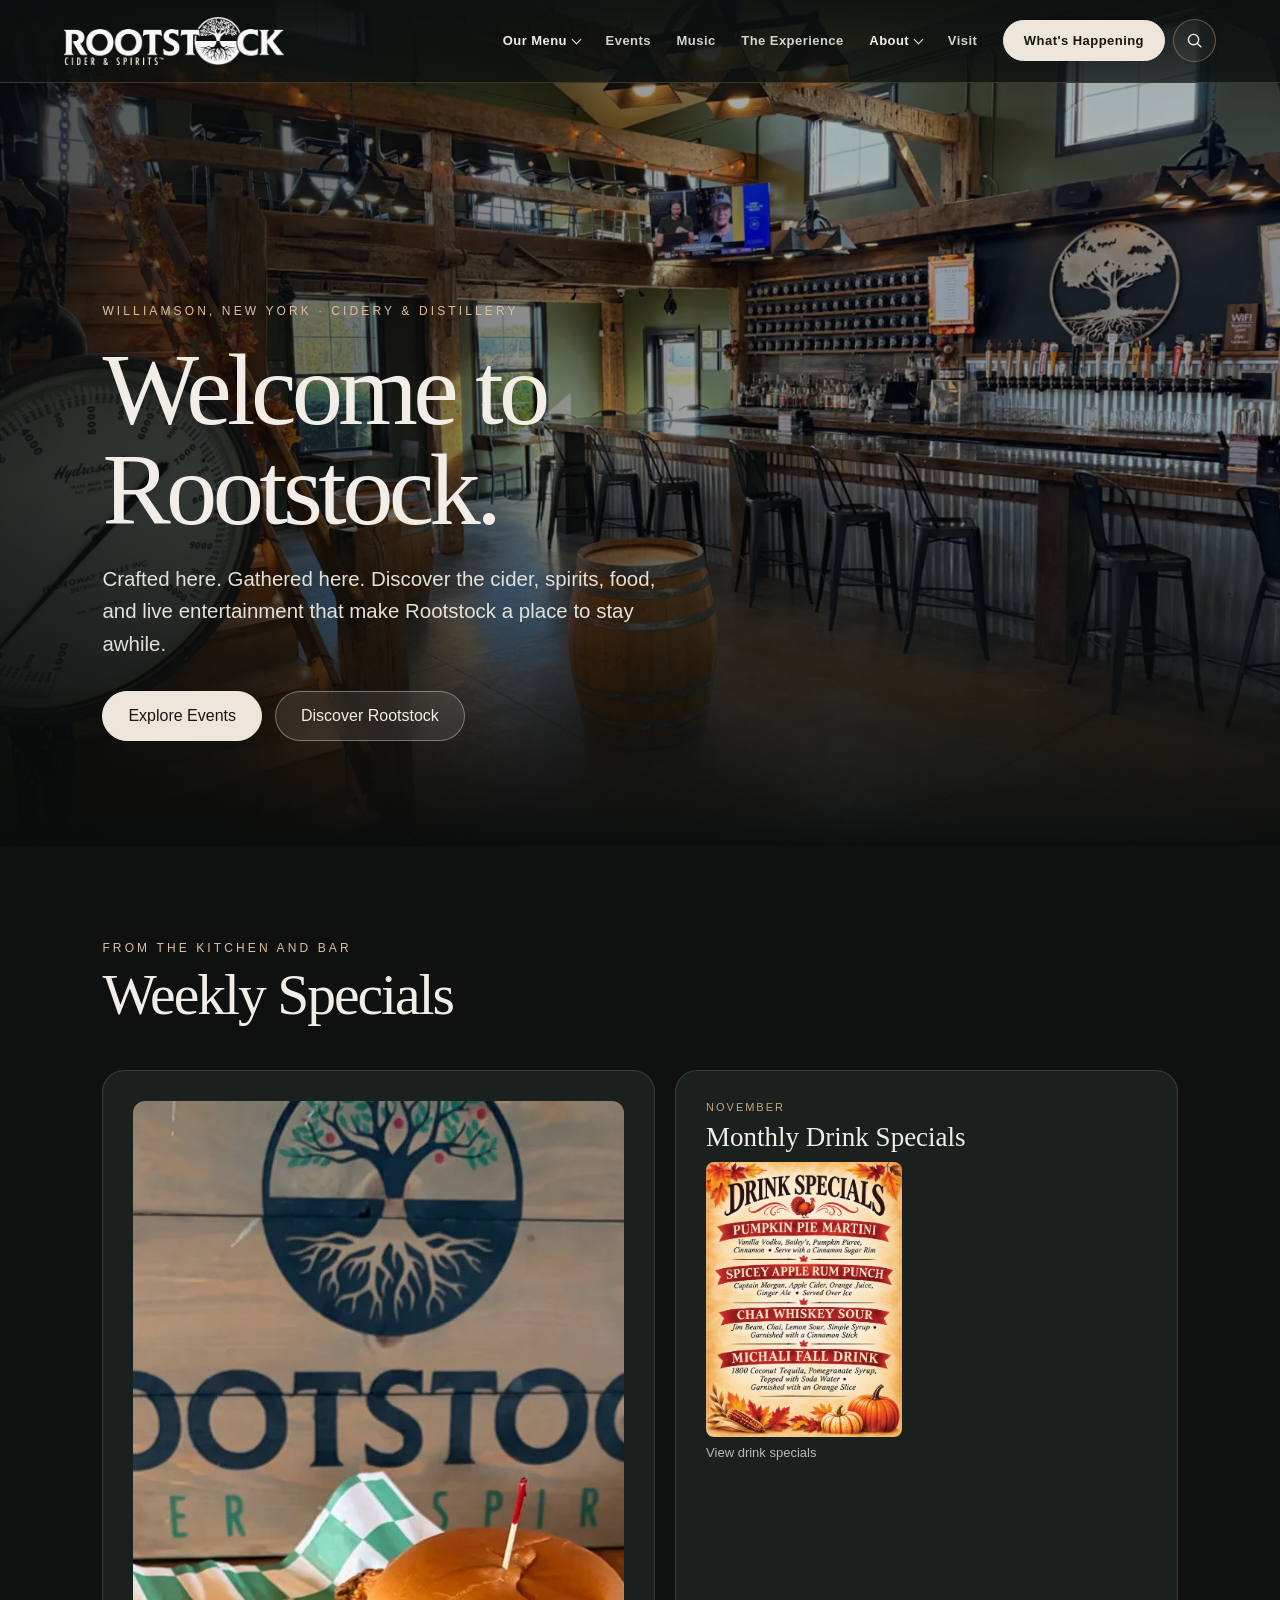
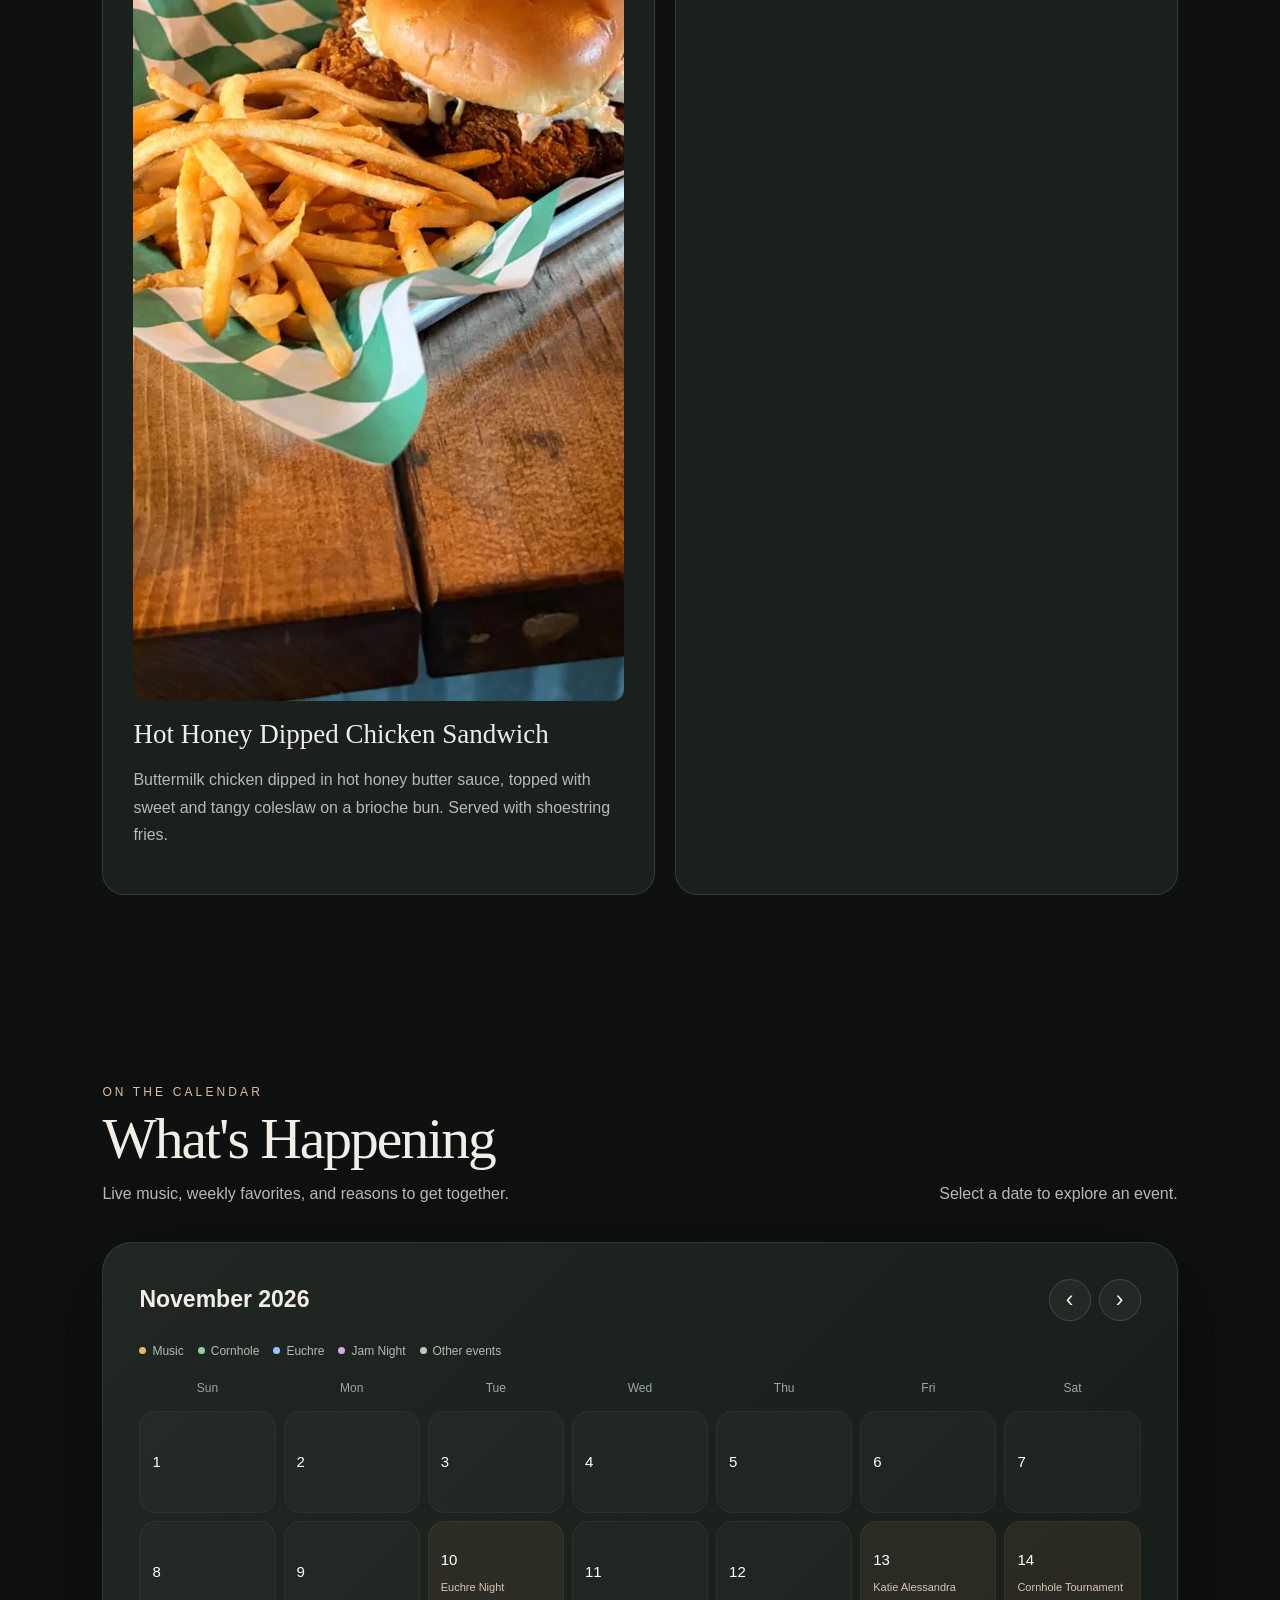
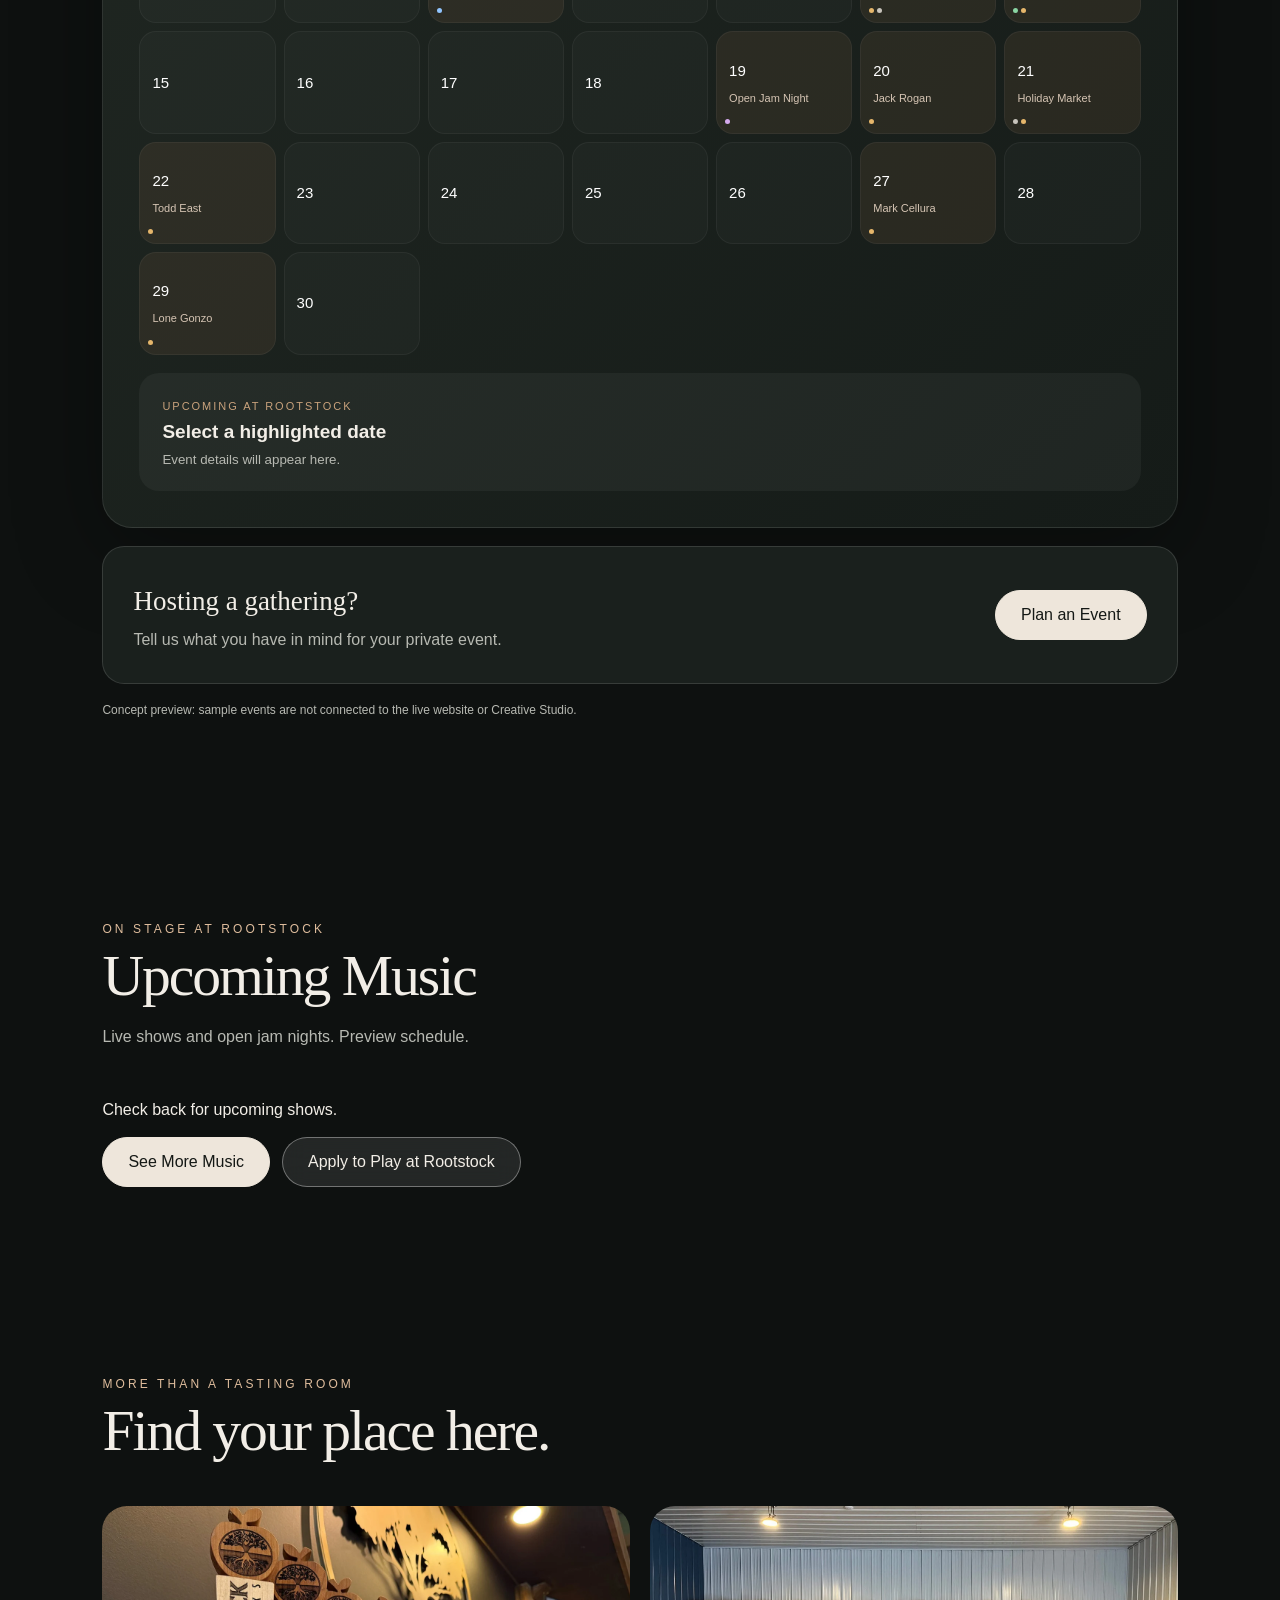
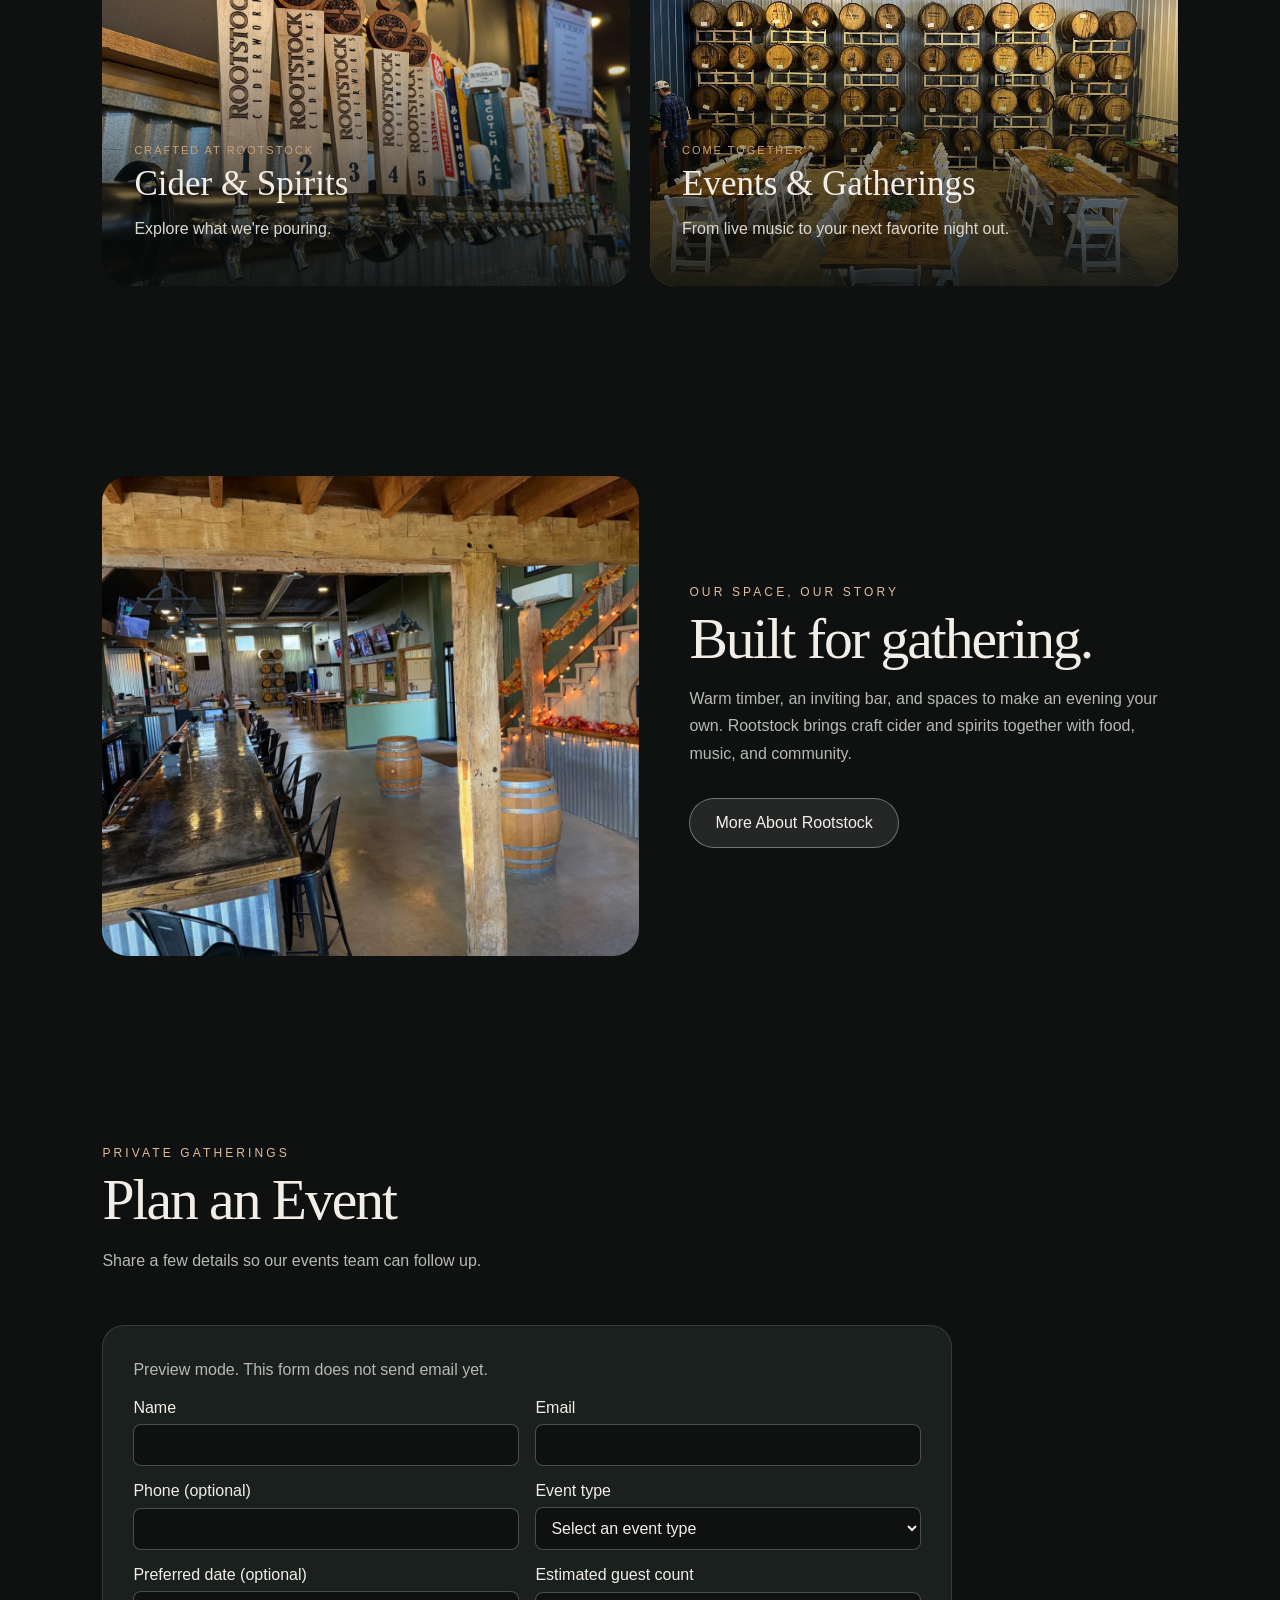
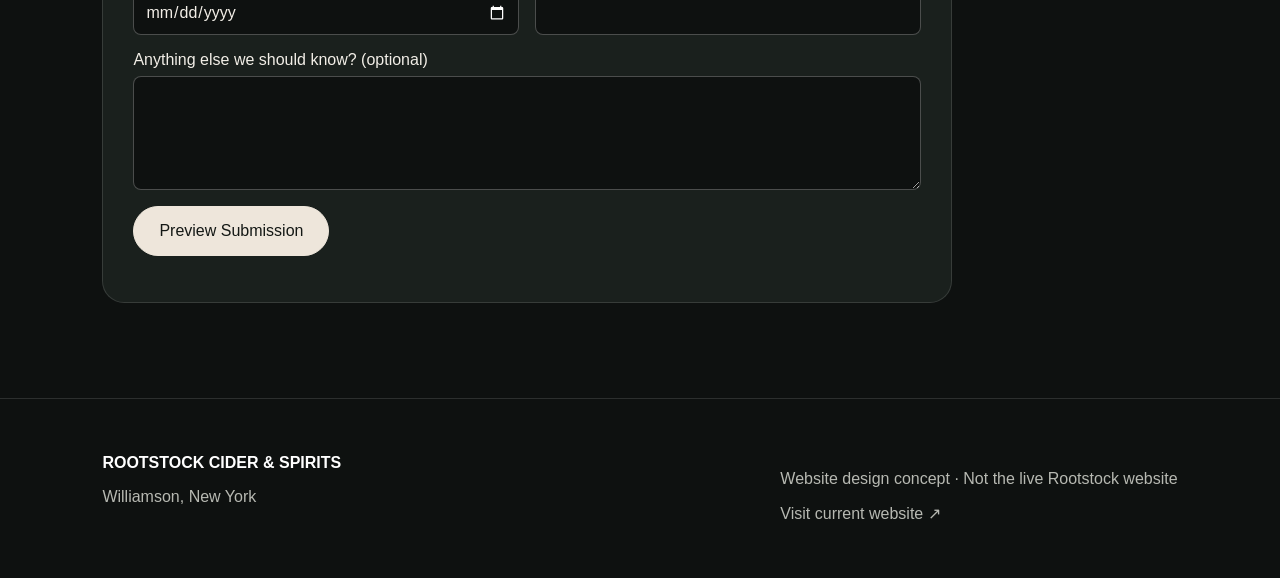
==== index.html @ eb5c0a42 "Add the menu page and both Rootstock specials photos" ====
<!DOCTYPE html><html lang="en"><head><meta charset="UTF-8"><meta name="viewport" content="width=device-width, initial-scale=1"><title>Rootstock Cider & Spirits — Website Concept</title><style>
:root{color-scheme:dark;--bg:#0e1110;--surface:#1a201d;--ink:#f2eee7;--muted:#b7b9b2;--copper:#c9a27c}*{box-sizing:border-box}html{scroll-behavior:smooth}body{margin:0;background:var(--bg);color:var(--ink);font-family:-apple-system,BlinkMacSystemFont,"Segoe UI",sans-serif}button,a{font:inherit}a{color:inherit;text-decoration:none}button{cursor:pointer}header{position:absolute;z-index:10;top:0;left:0;right:0;padding:24px clamp(20px,5vw,90px);display:flex;align-items:center;justify-content:space-between;gap:20px;background:linear-gradient(#090d0cbb,transparent)}.brand{font-family:Georgia,serif;letter-spacing:.16em;font-size:clamp(19px,2vw,29px);font-weight:bold}.brand small{display:block;font:10px -apple-system,sans-serif;letter-spacing:.32em;margin-top:5px}.nav{display:flex;gap:28px;align-items:center;font-size:13px}.nav a{opacity:.87;transition:opacity .2s}.nav a:hover{opacity:1}.pill{border:1px solid #ffffff60;border-radius:100px;padding:12px 20px;background:#ffffff15;backdrop-filter:blur(14px)}.hero{height:min(880px,94svh);min-height:610px;position:relative;display:flex;align-items:flex-end;overflow:hidden}.hero:before{content:"";position:absolute;inset:0;background-image:linear-gradient(90deg,#070a09bb 0%,#070a0950 65%),linear-gradient(0deg,#0e1110 0%,transparent 42%),url("[data-uri]");background-size:cover;background-position:center 48%;animation:reveal 1.2s ease-out}.hero-content{position:relative;padding:0 clamp(24px,8vw,130px) 105px;max-width:980px}.eyebrow{font-size:12px;letter-spacing:.26em;text-transform:uppercase;color:#dfbd9d}.hero h1{font:clamp(54px,8vw,112px)/.98 Georgia,serif;letter-spacing:-.045em;margin:22px 0}.hero p{font-size:clamp(17px,1.6vw,21px);line-height:1.6;color:#e2e0d8;max-width:580px}.actions{display:flex;gap:13px;flex-wrap:wrap;margin-top:30px}.action{padding:15px 25px;border-radius:100px;border:1px solid #ffffff5c;background:#ffffff18;backdrop-filter:blur(12px);transition:transform .25s,background .25s}.action:hover{transform:translateY(-3px);background:#ffffff35}.action.primary{background:#eee6db;color:#141815;border-color:#eee6db}.section{padding:95px clamp(24px,8vw,130px);max-width:1600px;margin:auto}.section-head{display:flex;align-items:end;justify-content:space-between;gap:25px;margin-bottom:35px}.section h2{font:clamp(38px,4.5vw,64px)/1.05 Georgia,serif;letter-spacing:-.035em;margin:10px 0}.sub{color:var(--muted);line-height:1.7}.calendar-wrap{background:linear-gradient(135deg,#202722,#151b18);border:1px solid #ffffff19;border-radius:30px;padding:clamp(15px,3vw,36px);box-shadow:0 24px 90px #0005}.cal-head{display:flex;align-items:center;justify-content:space-between;margin-bottom:23px}.cal-head h3{font-size:23px;font-weight:550;margin:0}.cal-nav{display:flex;gap:8px}.cal-nav button{background:#ffffff0b;border:1px solid #ffffff23;color:var(--ink);width:42px;height:42px;border-radius:50%;font-size:23px;transition:transform .25s,background .25s}.cal-nav button:hover{background:#ffffff26;transform:scale(1.07)}.cal-grid{display:grid;grid-template-columns:repeat(7,minmax(0,1fr));gap:8px}.weekday{text-align:center;color:#9da9a0;font-size:12px;padding:8px}.day{height:clamp(67px,8vw,104px);text-align:left;background:#ffffff06;border:1px solid #ffffff0c;color:#fff;border-radius:17px;padding:12px;transition:transform .35s cubic-bezier(.2,1.5,.4,1),background .25s,border-color .25s;position:relative}.day:not(:disabled):hover{transform:translateY(-5px) scale(1.025);background:#ffffff16;border-color:#c9a27c88;z-index:1}.day:disabled{opacity:.16;cursor:default}.day.has-event{background:#a67b5120}.day.has-event:after{content:"";width:7px;height:7px;background:var(--copper);border-radius:50%;position:absolute;bottom:13px;left:13px}.day.selected{border-color:var(--copper);background:#c9a27c27}.day-num{font-size:15px}.day-label{display:block;color:#d6c5b4;font-size:11px;margin-top:12px;white-space:nowrap;overflow:hidden;text-overflow:ellipsis}.event-detail{display:flex;align-items:center;justify-content:space-between;gap:18px;border-radius:20px;background:#ffffff0b;padding:23px;margin-top:18px;min-height:115px}.event-detail strong{display:block;font-size:19px;margin:7px 0}.event-detail small{color:var(--muted)}.tag{color:var(--copper);font-size:11px;letter-spacing:.18em;text-transform:uppercase}.story{display:grid;grid-template-columns:1.1fr 1fr;gap:50px;align-items:center}.story img,.tiles img{display:block;width:100%;height:100%;object-fit:cover}.story .photo{height:480px;border-radius:26px;overflow:hidden}.tiles{display:grid;grid-template-columns:1fr 1fr;gap:20px}.tile{position:relative;min-height:380px;border-radius:25px;overflow:hidden}.tile img{position:absolute;inset:0;transition:transform .7s}.tile:hover img{transform:scale(1.045)}.tile:after{content:"";position:absolute;inset:0;background:linear-gradient(0deg,#090d0ce0,transparent 70%)}.tile .copy{position:absolute;z-index:1;bottom:32px;left:32px;right:30px}.tile h3{font:35px Georgia,serif;margin:8px 0}.tile p{color:#ddd8ce}.footer{padding:55px clamp(24px,8vw,130px);border-top:1px solid #ffffff20;display:flex;justify-content:space-between;gap:25px;flex-wrap:wrap;color:#b7b9b2}.footer strong{color:white}.mobile-menu{display:none}@keyframes reveal{from{opacity:.4;transform:scale(1.04)}to{opacity:1;transform:scale(1)}}@media(max-width:760px){header{padding:19px 20px}.nav{display:none}.mobile-menu{display:block;font-size:13px}.hero{min-height:650px;height:86svh}.hero:before{background-position:54% center}.hero-content{padding:0 25px 80px}.hero h1{font-size:62px}.section{padding:65px 20px}.section-head{display:block}.calendar-wrap{border-radius:22px;padding:13px}.cal-grid{gap:4px}.weekday{font-size:10px}.day{height:67px;border-radius:11px;padding:8px 6px}.day-label{display:none}.day.has-event:after{bottom:9px;left:8px}.event-detail{align-items:start}.story,.tiles{grid-template-columns:1fr}.story .photo{height:310px}.tile{min-height:310px}.footer{padding:35px 22px}}@media(prefers-reduced-motion:reduce){*,*:before{animation:none!important;transition:none!important;scroll-behavior:auto!important}}
.event-flyer{display:block;width:100%;max-width:420px;height:auto;margin-top:16px;border-radius:8px}
.feature-grid{display:grid;grid-template-columns:1.1fr 1fr;gap:20px}.feature-card,.inquiry-form,.show-row,.inquiry-callout{border:1px solid #ffffff20;border-radius:22px;background:var(--surface);padding:clamp(18px,3vw,30px)}.feature-card h3,.show-row h3,.inquiry-callout h3{font:27px Georgia,serif;margin:9px 0}.special-photo{display:block;width:100%;aspect-ratio:16/9;object-fit:cover;border-radius:12px;margin-bottom:18px}.photo-placeholder{display:grid;place-items:center;background:#252e28;color:var(--muted);font-size:14px}.inquiry-callout{display:flex;justify-content:space-between;align-items:center;gap:16px;margin-top:18px}.inquiry-callout p{margin:0}.show-list{display:grid;gap:10px}.show-row{display:flex;justify-content:space-between;align-items:center;gap:18px}.show-row h3{margin:6px 0}.show-row .sub{margin:0}.feature-action{display:inline-block;white-space:nowrap;color:inherit}.inquiry-form{display:grid;grid-template-columns:1fr 1fr;gap:16px;max-width:850px}.inquiry-form label{display:grid;gap:7px}.inquiry-form input,.inquiry-form textarea,.inquiry-form select{width:100%;min-width:0;padding:11px;color:var(--ink);background:var(--bg);border:1px solid #ffffff40;border-radius:8px;font:inherit}.inquiry-form .wide{grid-column:1/-1}.inquiry-form p{margin:0}.inquiry-form button{justify-self:start}.ticket-preview{max-width:min(440px,calc(100vw - 32px));border:1px solid #ffffff40;border-radius:22px;background:var(--surface);color:var(--ink);padding:28px}.ticket-preview::backdrop{background:#000a}.mobile-links{display:none}@media(max-width:760px){.feature-grid,.inquiry-form{grid-template-columns:1fr}.inquiry-callout,.show-row{align-items:flex-start;flex-direction:column}.mobile-links{display:flex;gap:8px}.mobile-links .pill{padding:9px 12px;font-size:13px}.mobile-menu{display:none}}
header{background:linear-gradient(#0b100ff5,#0b100fc2);border-bottom:1px solid #c9a27c40;padding-block:17px;gap:14px}.nav{gap:clamp(10px,2vw,29px);font-size:13px;font-weight:600;letter-spacing:.035em;white-space:nowrap}.nav>a:not(.pill){padding-block:9px;border-bottom:1px solid transparent}.nav>a:not(.pill):hover,.nav>a:not(.pill):focus-visible{border-bottom-color:var(--copper)}.nav .pill{background:#eee6db;color:#141815;border-color:#eee6db;opacity:1}.nav .pill:hover{background:#fff5e7}.header-tools{display:flex;align-items:center;gap:8px}.search-toggle{display:grid;place-items:center;min-width:43px;min-height:43px;border:1px solid #c9a27c70;border-radius:50%;color:var(--ink);background:#ffffff0b}.search-toggle:hover{background:#ffffff20}.mobile-links summary{list-style:none;cursor:pointer}.mobile-links summary::-webkit-details-marker{display:none}.mobile-links details{position:relative}.mobile-links nav{position:absolute;right:0;top:calc(100% + 12px);min-width:180px;background:var(--surface);border:1px solid #ffffff30;border-radius:14px;padding:7px;box-shadow:0 12px 35px #0007}.mobile-links nav a{display:block;padding:11px;border-radius:8px}.mobile-links nav a:hover{background:#ffffff15}.search-dialog{width:min(560px,calc(100% - 32px));max-height:75vh}.search-dialog h2{font:30px Georgia,serif;margin:0}.search-head{display:flex;justify-content:space-between;align-items:center;gap:12px}.search-dialog input{width:100%;padding:12px;margin:12px 0;background:var(--bg);color:var(--ink);border:1px solid #ffffff55;border-radius:8px;font:inherit}.search-results{list-style:none;padding:0;margin:0}.search-results a{display:block;padding:10px;border-bottom:1px solid #ffffff22}.search-results a:hover{background:#ffffff15}.search-results small{display:block;color:var(--muted);margin-top:3px}.menu-actions{display:flex;flex-wrap:wrap;gap:12px;margin-top:18px}@media(max-width:960px){header .nav{display:none}header .mobile-links{display:flex;align-items:center;gap:8px}}@media(max-width:760px){header{padding:14px 20px}}
.calendar-legend{display:flex;flex-wrap:wrap;gap:8px 14px;list-style:none;padding:0;margin:0 0 15px;color:var(--muted);font-size:12px}.calendar-legend li,.calendar-category{display:inline-flex;align-items:center;gap:6px}.calendar-music{--event-color:#e5b66b}.calendar-cornhole{--event-color:#8ad5a3}.calendar-euchre{--event-color:#91c5ff}.calendar-jam{--event-color:#d4a9ed}.calendar-other{--event-color:#c8c4bc}.event-dot{display:inline-block;flex:none;width:7px;height:7px;border-radius:50%;background:var(--event-color)}.day.has-event:after{content:none}.day-markers{display:flex;gap:3px;position:absolute;bottom:9px;left:8px}.day-markers .event-dot{width:5px;height:5px}.calendar-category{margin:2px 4px 2px 0;color:var(--event-color)}
.about-dropdown{position:relative}.about-dropdown summary{list-style:none;cursor:pointer;padding-block:9px;display:flex;align-items:center;gap:6px}.about-dropdown summary::-webkit-details-marker{display:none}.about-dropdown summary::after{content:"";width:6px;height:6px;border-right:1px solid currentColor;border-bottom:1px solid currentColor;transform:rotate(45deg);margin-top:-3px}.about-options{position:absolute;top:calc(100% + 6px);left:0;min-width:195px;padding:6px;border:1px solid #ffffff30;border-radius:14px;background:var(--surface);box-shadow:0 12px 35px #0007}.about-options a{display:block;padding:9px 11px;border-radius:8px}.about-options a:hover,.about-options a:focus-visible{background:#ffffff15}.mobile-links .about-dropdown summary{padding:11px}.mobile-links .about-options{position:static;min-width:0;border:0;border-left:1px solid #c9a27c60;border-radius:0;box-shadow:none;margin-left:11px}
.homepage-content{isolation:isolate;overflow:clip}.homepage-watermark{position:sticky;top:0;z-index:-1;height:100vh;height:100svh;margin-bottom:-100vh;margin-bottom:-100svh;pointer-events:none;background:url("assets/rootstock-logo-white.png") center / min(94vw,1400px) auto no-repeat;opacity:.095}.homepage-content>.hero{background:var(--bg)}
.drink-poster{display:inline-grid;gap:8px;width:min(100%,196px);color:var(--muted);font-size:13px}.drink-poster img{display:block;width:100%;height:auto;border-radius:8px}.drink-poster:hover span{text-decoration:underline}[data-weekly-special] .special-photo{object-position:center 55%}.mobile-links .menu-dropdown .about-options{position:static}
</style></head><body>
<header><a class="brand" href="#" aria-label="Rootstock Cider & Spirits"><img alt="Rootstock Cider & Spirits" src="assets/rootstock-logo-white.png" style="display:block;width:220px;max-width:38vw;height:auto"></a><nav class="nav" aria-label="Main navigation"><details class="about-dropdown menu-dropdown"><summary>Our Menu</summary><div class="about-options"><a href="menu.html">Food Menu</a><a href="#specials">Weekly Specials</a></div></details><a href="#events">Events</a><a href="#music">Music</a><a href="#experience">The Experience</a><details class="about-dropdown"><summary>About</summary><div class="about-options"><a href="about.html">More About Rootstock</a><a href="about.html#history">Our History</a><a href="about.html#cider">Our Cider</a><a href="about.html#distillery">Our Distillery</a><a href="about.html#applejack">Applejack</a><a href="about.html#vodka">Vodka</a><a href="about.html#brandy">Brandy</a><a href="about.html#liqueur">Liqueur</a></div></details><a href="#visit">Visit</a><div class="header-tools"><a class="pill" href="#events">What's Happening</a><button class="search-toggle" type="button" aria-label="Search website" aria-haspopup="dialog"><svg aria-hidden="true" width="19" height="19" viewBox="0 0 24 24" fill="none" stroke="currentColor" stroke-width="1.8" stroke-linecap="round"><circle cx="10.8" cy="10.8" r="6.5"/><path d="m16 16 4 4"/></svg></button></div></nav><div class="mobile-links"><details><summary class="pill">Menu</summary><nav aria-label="Main navigation"><details class="about-dropdown menu-dropdown"><summary>Our Menu</summary><div class="about-options"><a href="menu.html">Food Menu</a><a href="#specials">Weekly Specials</a></div></details><a href="#events">What's Happening</a><a href="#music">Music</a><a href="#experience">The Experience</a><details class="about-dropdown"><summary>About</summary><div class="about-options"><a href="about.html">More About Rootstock</a><a href="about.html#history">Our History</a><a href="about.html#cider">Our Cider</a><a href="about.html#distillery">Our Distillery</a><a href="about.html#applejack">Applejack</a><a href="about.html#vodka">Vodka</a><a href="about.html#brandy">Brandy</a><a href="about.html#liqueur">Liqueur</a></div></details><a href="#visit">Visit</a></nav></details><button class="search-toggle" type="button" aria-label="Search website" aria-haspopup="dialog"><svg aria-hidden="true" width="19" height="19" viewBox="0 0 24 24" fill="none" stroke="currentColor" stroke-width="1.8" stroke-linecap="round"><circle cx="10.8" cy="10.8" r="6.5"/><path d="m16 16 4 4"/></svg></button></div></header>
<dialog class="ticket-preview search-dialog" id="site-search" aria-labelledby="search-title">
<div class="search-head"><h2 id="search-title">Search Rootstock</h2><form method="dialog"><button class="search-toggle" aria-label="Close search">×</button></form></div>
<label for="site-search-query">What are you looking for?</label>
<input id="site-search-query" type="search" placeholder="Try menu, jam night, or private events" autofocus>
<p id="site-search-status" class="sub" role="status"></p><ul class="search-results" id="site-search-results"></ul>
</dialog>
<main><div class="homepage-content"><div class="homepage-watermark" aria-hidden="true"></div><section class="hero"><div class="hero-content"><div class="eyebrow">Williamson, New York · Cidery & Distillery</div><h1>Welcome to<br>Rootstock.</h1><p>Crafted here. Gathered here. Discover the cider, spirits, food, and live entertainment that make Rootstock a place to stay awhile.</p><div class="actions"><a class="action primary" href="#events">Explore Events</a><a class="action" href="#experience">Discover Rootstock</a></div></div></section>

<section class="section" id="specials" aria-labelledby="specials-title">
<div class="section-head"><div><div class="eyebrow">From the kitchen and bar</div><h2 id="specials-title">Weekly Specials</h2></div></div>
<div class="feature-grid">
<article class="feature-card" data-weekly-special></article>
<article class="feature-card"><div class="tag">November</div><h3>Monthly Drink Specials</h3><a class="drink-poster" href="assets/november-drink-specials.webp" aria-label="Open the November drink specials poster at full size"><img src="assets/november-drink-specials.webp" width="1050" height="1470" loading="lazy" alt="November drink specials featuring Pumpkin Pie Martini, Spicey Apple Rum Punch, Chai Whiskey Sour, and Michali Fall Drink"><span>View drink specials</span></a></article>
</div></section>

<section class="section" id="events"><div class="section-head"><div><div class="eyebrow">On the calendar</div><h2>What's Happening</h2><div class="sub">Live music, weekly favorites, and reasons to get together.</div></div><div class="sub">Select a date to explore an event.</div></div><div class="calendar-wrap"><div class="cal-head"><h3 id="monthTitle">November 2026</h3><div class="cal-nav"><button id="prev" aria-label="Previous month">‹</button><button id="next" aria-label="Next month">›</button></div></div><ul class="calendar-legend" aria-label="Calendar event categories">
<li class="calendar-music"><span class="event-dot" aria-hidden="true"></span>Music</li>
<li class="calendar-cornhole"><span class="event-dot" aria-hidden="true"></span>Cornhole</li>
<li class="calendar-euchre"><span class="event-dot" aria-hidden="true"></span>Euchre</li>
<li class="calendar-jam"><span class="event-dot" aria-hidden="true"></span>Jam Night</li>
<li class="calendar-other"><span class="event-dot" aria-hidden="true"></span>Other events</li>
</ul><div class="cal-grid" id="cal"></div><div class="event-detail" id="detail" aria-live="polite"><div><span class="tag">Upcoming at Rootstock</span><strong>Select a highlighted date</strong><small>Event details will appear here.</small></div></div></div><aside class="inquiry-callout"><div><h3>Hosting a gathering?</h3><p class="sub">Tell us what you have in mind for your private event.</p></div><a class="action primary feature-action" href="#inquiry">Plan an Event</a></aside><p class="sub" style="font-size:12px;margin-top:16px">Concept preview: sample events are not connected to the live website or Creative Studio.</p></section>
<section class="section" id="music" aria-labelledby="music-title">
<div class="section-head"><div><div class="eyebrow">On stage at Rootstock</div><h2 id="music-title">Upcoming Music</h2><p class="sub">Live shows and open jam nights. Preview schedule.</p></div></div>
<div class="show-list" id="music-list" data-limit="4"></div>
<div class="menu-actions"><a class="action primary feature-action" href="music.html">See More Music</a><a class="action feature-action" href="music.html#apply">Apply to Play at Rootstock</a></div>
<dialog id="ticket-preview" class="ticket-preview" aria-labelledby="ticket-title"><h3 id="ticket-title"></h3><p class="sub">Ticket checkout is being set up. No tickets can be purchased in this preview.</p><form method="dialog"><button class="action primary">Back to music</button></form></dialog>
</section>
<section class="section" id="experience"><div class="section-head"><div><div class="eyebrow">More than a tasting room</div><h2>Find your place here.</h2></div></div><div class="tiles"><div class="tile"><img src="assets/rootstock-tap-handles.webp" alt="Five wooden Rootstock Ciderworks tap handles" style="object-position:35% 32%"><div class="copy"><div class="tag">Crafted at Rootstock</div><h3>Cider & Spirits</h3><p>Explore what we're pouring.</p></div></div><div class="tile"><img src="assets/rootstock-barrel-room.jpg" alt="Decorated tables in front of stacked barrels in the Rootstock Barrel Room"><div class="copy"><div class="tag">Come together</div><h3>Events & Gatherings</h3><p>From live music to your next favorite night out.</p></div></div></div></section>
<section class="section story" id="story"><div class="photo"><img src="[data-uri]" alt="Rootstock timber beams and bar interior"></div><div><div class="eyebrow">Our space, our story</div><h2>Built for gathering.</h2><p class="sub">Warm timber, an inviting bar, and spaces to make an evening your own. Rootstock brings craft cider and spirits together with food, music, and community.</p><a class="action" style="display:inline-block;margin-top:15px" href="about.html">More About Rootstock</a></div></section>
<section class="section" id="inquiry" aria-labelledby="inquiry-title">
<div class="section-head"><div><div class="eyebrow">Private gatherings</div><h2 id="inquiry-title">Plan an Event</h2><p class="sub">Share a few details so our events team can follow up.</p></div></div>
<form id="inquiry-form" class="inquiry-form" method="post">
<p id="inquiry-note" class="sub wide">Preview mode. This form does not send email yet.</p>
<label>Name<input name="name" autocomplete="name" required maxlength="120"></label>
<label>Email<input name="email" type="email" autocomplete="email" required maxlength="254"></label>
<label>Phone (optional)<input name="phone" type="tel" autocomplete="tel" maxlength="40"></label>
<label>Event type<select name="event_type" required><option value="">Select an event type</option><option>Birthday or celebration</option><option>Wedding or rehearsal dinner</option><option>Corporate or group event</option><option>Other</option></select></label>
<label>Preferred date (optional)<input name="preferred_date" type="date"></label>
<label>Estimated guest count<input name="guest_count" type="number" min="1" step="1" required></label>
<label class="wide">Anything else we should know? (optional)<textarea name="details" rows="5" maxlength="3000"></textarea></label>
<button type="submit" class="action primary wide">Preview Submission</button>
<p id="inquiry-status" class="sub wide" role="status"></p>
</form>
</section></div></main>
<footer class="footer" id="visit"><div><strong>ROOTSTOCK CIDER & SPIRITS</strong><p>Williamson, New York</p></div><div><p>Website design concept · Not the live Rootstock website</p><a href="https://www.rootstockciderworks.com" target="_blank" rel="noopener">Visit current website ↗</a></div></footer>
<script src="weekly-special.js" defer></script><script src="event-data.js"></script>
<script>
const eventCategoryLabels = {music:'Music', cornhole:'Cornhole', euchre:'Euchre', jam:'Jam Night', other:'Other events'};
function eventCategory(title) {
  if (/jam night/i.test(title)) return 'jam';
  if (/cornhole/i.test(title)) return 'cornhole';
  if (/euchre/i.test(title)) return 'euchre';
  return musicShows.has(title) ? 'music' : 'other';
}
function categoryMarkers(listings) {
  const categories = [...new Set(listings.map(([title]) => eventCategory(title)))];
  return categories.length ? '<span class="day-markers" aria-hidden="true">' + categories.map(category => '<span class="event-dot calendar-' + category + '"></span>').join('') + '</span>' : '';
}
function calendarListing([title, time]) {
  const category = eventCategory(title);
  return '<span class="calendar-category calendar-' + category + '"><span class="event-dot" aria-hidden="true"></span>' + eventCategoryLabels[category] + '</span> ' + title + ' — ' + time;
}
let year=2026,month=10,selected=null;const cal=document.getElementById("cal"),detail=document.getElementById("detail");function key(d){return year+"-"+String(month+1).padStart(2,"0")+"-"+String(d).padStart(2,"0")}function show(d){selected=d;const es=events[key(d)]||[];const date=new Date(year,month,d).toLocaleDateString("en-US",{weekday:"long",month:"long",day:"numeric"});detail.innerHTML='<div><span class="tag">'+date+'</span><strong>'+ (es.length?es.map(x=>x[0]).join(" · "):"No listed events")+'</strong><small>'+(es.length?es.map(calendarListing).join("<br>"):"Explore another highlighted date.")+'</small>'+es.map(([title, , flyer, description]) => flyer ? '<a href="'+flyer+'" target="_blank" rel="noopener"><img class="event-flyer" src="'+flyer+'" alt="'+title+' flyer. '+description+'"></a>' : '').join("")+'</div>';render()}function render(){document.getElementById("monthTitle").textContent=new Date(year,month,1).toLocaleDateString("en-US",{month:"long",year:"numeric"});cal.innerHTML="";["Sun","Mon","Tue","Wed","Thu","Fri","Sat"].forEach(x=>{let el=document.createElement("div");el.className="weekday";el.textContent=x;cal.append(el)});const first=new Date(year,month,1).getDay(),days=new Date(year,month+1,0).getDate();for(let i=0;i<first;i++){let b=document.createElement("button");b.className="day";b.disabled=true;cal.append(b)}for(let d=1;d<=days;d++){let es=events[key(d)]||[];let b=document.createElement("button");b.className="day"+(es.length?" has-event":"")+(selected===d?" selected":"");b.innerHTML='<span class="day-num">'+d+'</span>'+(es.length?'<span class="day-label">'+es[0][0]+'</span>':"")+categoryMarkers(es);b.setAttribute("aria-label",d+" "+(es.length?es.map(([title])=>title+" ("+eventCategoryLabels[eventCategory(title)]+")").join(", "):"no events"));b.onclick=()=>show(d);cal.append(b)}}function move(n){month+=n;if(month>11){month=0;year++}if(month<0){month=11;year--}selected=null;detail.innerHTML='<div><span class="tag">Browse events</span><strong>Select a highlighted date</strong><small>Event details will appear here.</small></div>';render()}document.getElementById("prev").onclick=()=>move(-1);document.getElementById("next").onclick=()=>move(1);render();
</script>
<script src="music-list.js"></script>
<script>
const inquiryForm = document.querySelector('#inquiry-form');
const inquiryStatus = document.querySelector('#inquiry-status');
// Use a verified form service endpoint that delivers to events@rootstockciderandspirits.com.
const inquiryEndpoint = '';
if (inquiryEndpoint) {
  inquiryForm.action = inquiryEndpoint;
  inquiryForm.querySelector('button').textContent = 'Send Inquiry';
  document.querySelector('#inquiry-note').textContent = 'We’ll use your contact details to respond to your inquiry.';
} else {
  inquiryForm.addEventListener('submit', event => {
    event.preventDefault();
    inquiryStatus.textContent = 'Preview submission complete. Your details were not sent.';
  });
}
</script>
<script>
const siteSearch = document.querySelector('#site-search');
const searchInput = document.querySelector('#site-search-query');
const searchResults = document.querySelector('#site-search-results');
const searchStatus = document.querySelector('#site-search-status');
const searchPages = [
  ['Our Menu', 'menu.html', 'Food menu, kitchen, dining, lunch, dinner'],
  ['Weekly Specials', '#specials', 'Weekly food special, hot honey dipped chicken sandwich, fries, monthly drink specials, cocktails'],
  ['Events Calendar', '#events', 'What’s happening, calendar, line dancing, euchre, cornhole'],
  ['Upcoming Music', '#music', 'Live bands, shows, tickets, concerts, open jam night'],
  ['Apply to Play at Rootstock', 'music.html#apply', 'Musician application, band booking, perform, artist, gig'],
  ['Cider & Spirits', '#experience', 'Cider, spirits, taps, drinks, tasting room'],
  ['Our Roots', 'about.html', 'About Rootstock, history, cider, distillery, applejack, vodka, brandy, liqueur, our people'],
  ['Plan an Event', '#inquiry', 'Private events, wedding, birthday, party, booking, Barrel Room, inquiry'],
  ['Visit Rootstock', '#visit', 'Williamson New York, address, location, directions']
];
for (const [date, listings] of Object.entries(events)) {
  for (const [name, time] of listings) {
    const formattedDate = new Intl.DateTimeFormat('en-US', {month:'long', day:'numeric', timeZone:'UTC'}).format(new Date(date));
    searchPages.push([name, '#events', formattedDate + ' · ' + time, date]);
  }
}
function showSearchResults() {
  const words = searchInput.value.toLowerCase().match(/[a-z0-9]+/g) || [];
  searchResults.replaceChildren();
  const matches = words.length ? searchPages.filter(([title, , summary]) => {
    const searchable = (title + ' ' + summary).toLowerCase();
    return words.every(word => searchable.includes(word));
  }) : [];
  searchStatus.textContent = words.length ? matches.length ? matches.length + ' results' : 'No matches. Try a different keyword.' : 'Enter a keyword to find a page section or event.';
  for (const [title, target, summary, date] of matches) {
    const item = document.createElement('li');
    const link = document.createElement('a');
    link.href = target;
    link.textContent = title;
    const description = document.createElement('small');
    description.textContent = summary;
    link.append(description);
    link.addEventListener('click', () => {
      siteSearch.close();
      if (date) {
        const [eventYear, eventMonth, eventDay] = date.split('-').map(Number);
        year = eventYear;
        month = eventMonth - 1;
        show(eventDay);
      }
      if (!target.startsWith('#')) return;
      const section = document.querySelector(target);
      section.setAttribute('tabindex','-1');
      section.focus({preventScroll:true});
    });
    item.append(link);
    searchResults.append(item);
  }
}
document.querySelectorAll('button.search-toggle[aria-haspopup]').forEach(button => {
  button.addEventListener('click', () => {
    showSearchResults();
    siteSearch.showModal();
    searchInput.focus();
  });
});
searchInput.addEventListener('input', showSearchResults);
const desktopDropdowns = [...document.querySelectorAll('.nav > details')];
document.addEventListener('click', event => {
  for (const dropdown of desktopDropdowns) {
    if (!dropdown.contains(event.target) || event.target.closest('a')) dropdown.open = false;
  }
});
for (const dropdown of desktopDropdowns) {
  dropdown.addEventListener('keydown', event => {
    if (event.key === 'Escape' && dropdown.open) {
      dropdown.open = false;
      dropdown.querySelector('summary').focus();
    }
  });
}
const mobileNavigation = document.querySelector('.mobile-links details');
mobileNavigation.querySelectorAll('a').forEach(link => {
  link.addEventListener('click', () => { mobileNavigation.open = false; });
});
</script></body></html>
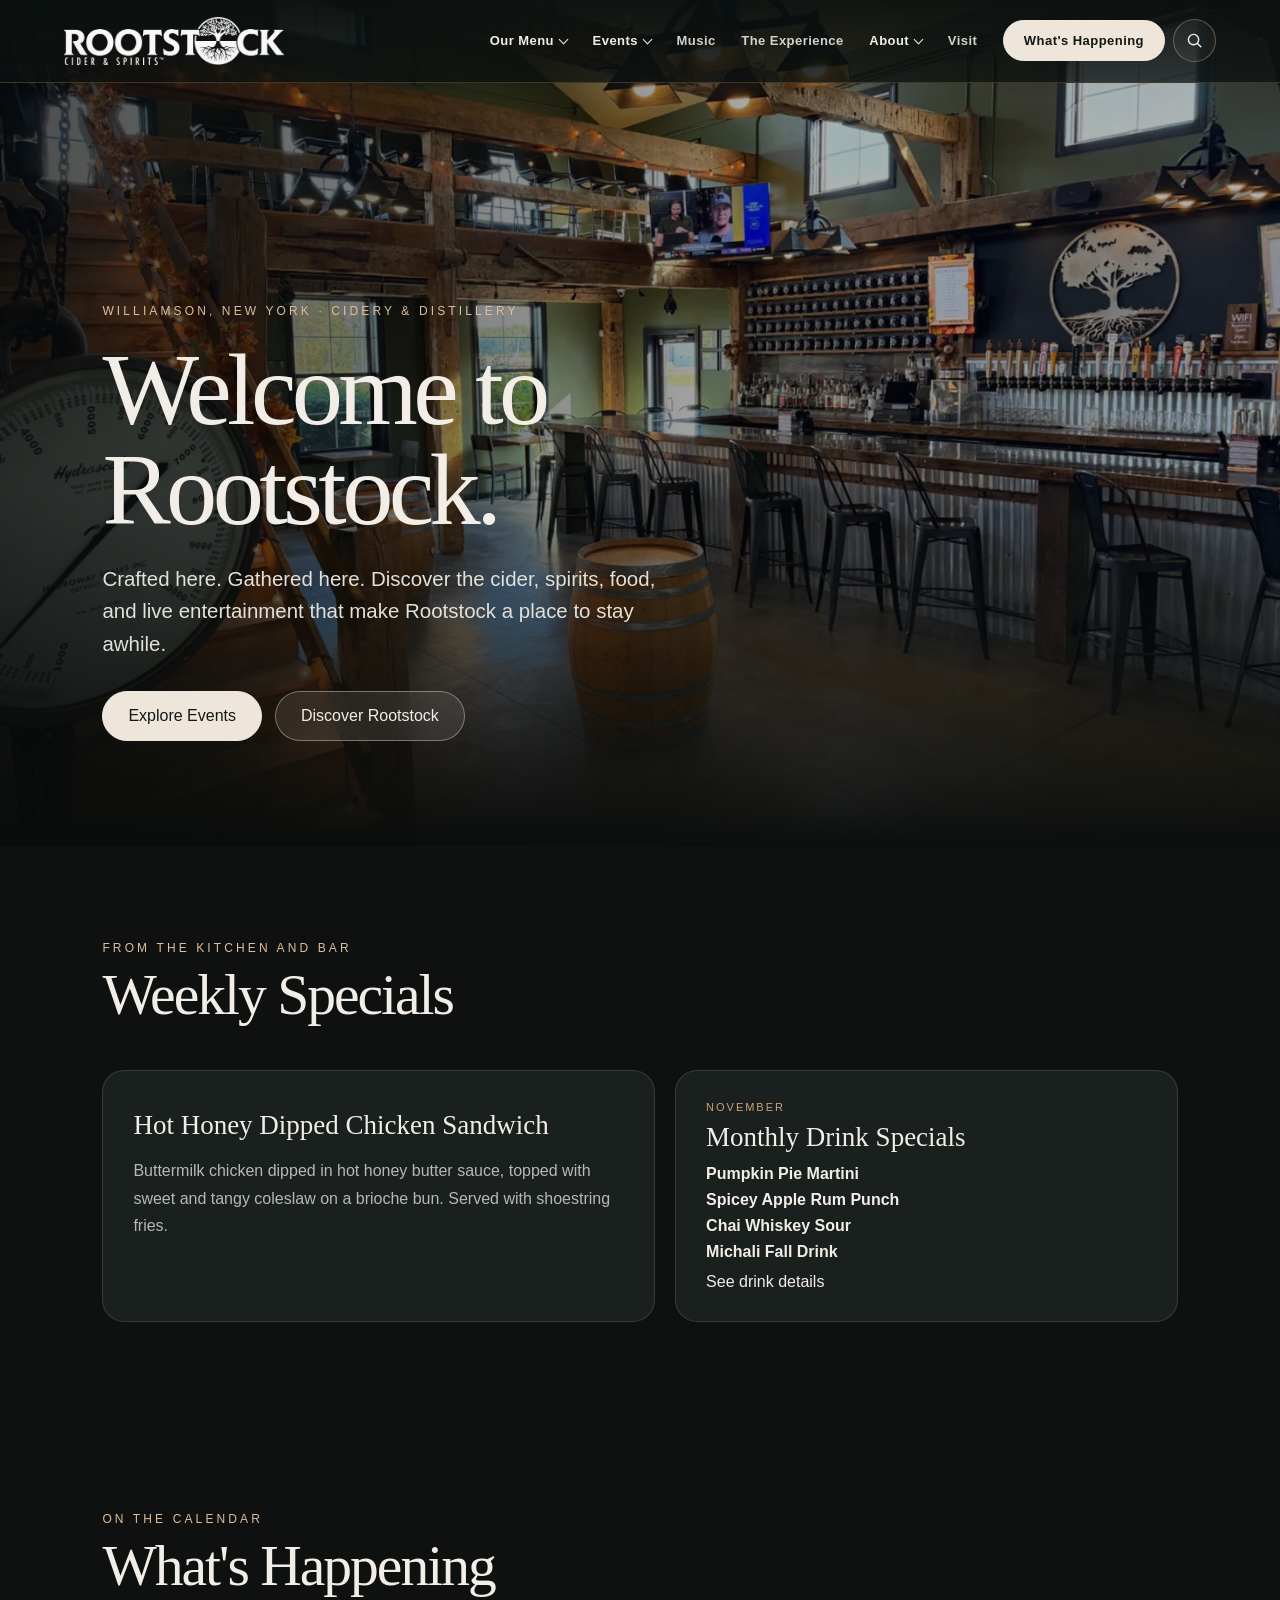
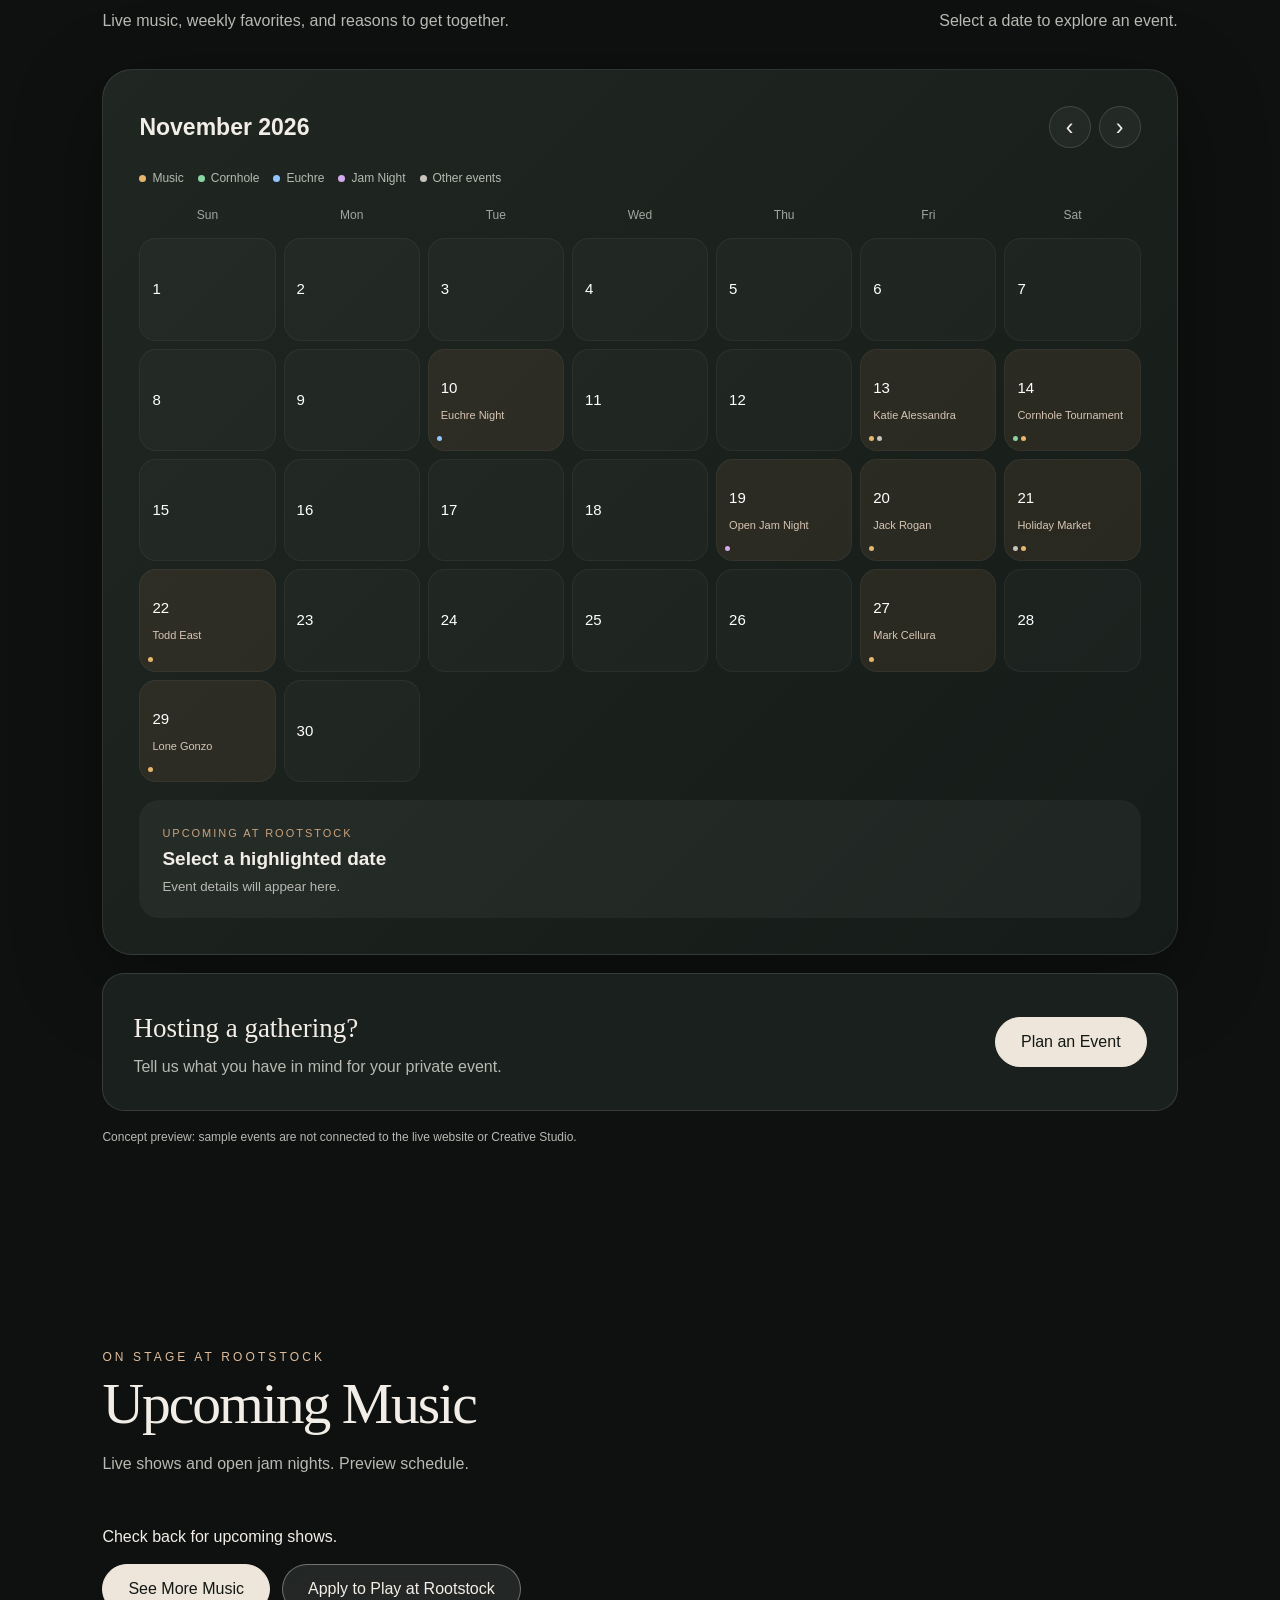
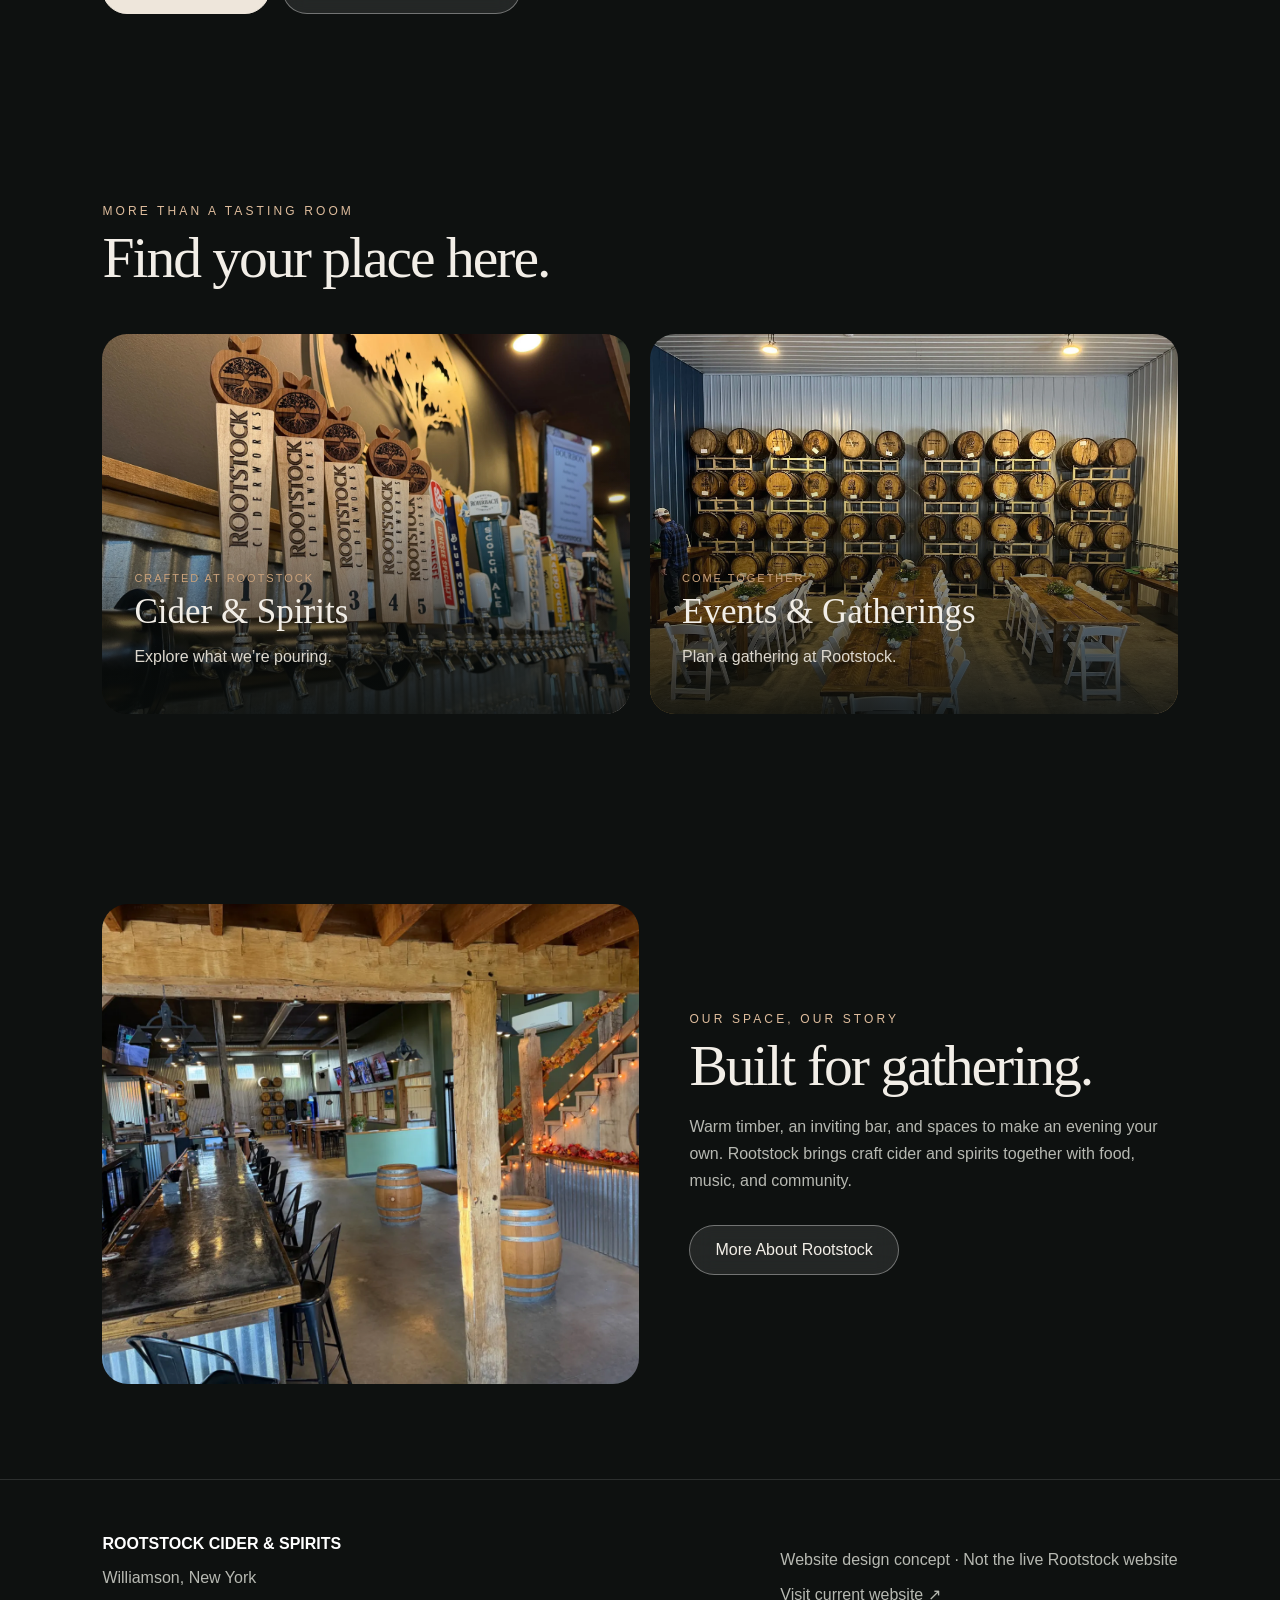
==== commit 10c6e276: "Add bar menu and event inquiry pages to Rootstock preview" ====
--- a/index.html
+++ b/index.html
@@ -6,9 +6,9 @@
 .calendar-legend{display:flex;flex-wrap:wrap;gap:8px 14px;list-style:none;padding:0;margin:0 0 15px;color:var(--muted);font-size:12px}.calendar-legend li,.calendar-category{display:inline-flex;align-items:center;gap:6px}.calendar-music{--event-color:#e5b66b}.calendar-cornhole{--event-color:#8ad5a3}.calendar-euchre{--event-color:#91c5ff}.calendar-jam{--event-color:#d4a9ed}.calendar-other{--event-color:#c8c4bc}.event-dot{display:inline-block;flex:none;width:7px;height:7px;border-radius:50%;background:var(--event-color)}.day.has-event:after{content:none}.day-markers{display:flex;gap:3px;position:absolute;bottom:9px;left:8px}.day-markers .event-dot{width:5px;height:5px}.calendar-category{margin:2px 4px 2px 0;color:var(--event-color)}
 .about-dropdown{position:relative}.about-dropdown summary{list-style:none;cursor:pointer;padding-block:9px;display:flex;align-items:center;gap:6px}.about-dropdown summary::-webkit-details-marker{display:none}.about-dropdown summary::after{content:"";width:6px;height:6px;border-right:1px solid currentColor;border-bottom:1px solid currentColor;transform:rotate(45deg);margin-top:-3px}.about-options{position:absolute;top:calc(100% + 6px);left:0;min-width:195px;padding:6px;border:1px solid #ffffff30;border-radius:14px;background:var(--surface);box-shadow:0 12px 35px #0007}.about-options a{display:block;padding:9px 11px;border-radius:8px}.about-options a:hover,.about-options a:focus-visible{background:#ffffff15}.mobile-links .about-dropdown summary{padding:11px}.mobile-links .about-options{position:static;min-width:0;border:0;border-left:1px solid #c9a27c60;border-radius:0;box-shadow:none;margin-left:11px}
 .homepage-content{isolation:isolate;overflow:clip}.homepage-watermark{position:sticky;top:0;z-index:-1;height:100vh;height:100svh;margin-bottom:-100vh;margin-bottom:-100svh;pointer-events:none;background:url("assets/rootstock-logo-white.png") center / min(94vw,1400px) auto no-repeat;opacity:.095}.homepage-content>.hero{background:var(--bg)}
-.drink-poster{display:inline-grid;gap:8px;width:min(100%,196px);color:var(--muted);font-size:13px}.drink-poster img{display:block;width:100%;height:auto;border-radius:8px}.drink-poster:hover span{text-decoration:underline}[data-weekly-special] .special-photo{object-position:center 55%}.mobile-links .menu-dropdown .about-options{position:static}
+.specials-list{list-style:none;margin:12px 0;padding:0;display:grid;gap:8px}.specials-list span{display:block;color:var(--muted);margin-top:3px}[data-weekly-special] .special-photo{object-position:center 55%}.mobile-links .menu-dropdown .about-options{position:static}
 </style></head><body>
-<header><a class="brand" href="#" aria-label="Rootstock Cider & Spirits"><img alt="Rootstock Cider & Spirits" src="assets/rootstock-logo-white.png" style="display:block;width:220px;max-width:38vw;height:auto"></a><nav class="nav" aria-label="Main navigation"><details class="about-dropdown menu-dropdown"><summary>Our Menu</summary><div class="about-options"><a href="menu.html">Food Menu</a><a href="#specials">Weekly Specials</a></div></details><a href="#events">Events</a><a href="#music">Music</a><a href="#experience">The Experience</a><details class="about-dropdown"><summary>About</summary><div class="about-options"><a href="about.html">More About Rootstock</a><a href="about.html#history">Our History</a><a href="about.html#cider">Our Cider</a><a href="about.html#distillery">Our Distillery</a><a href="about.html#applejack">Applejack</a><a href="about.html#vodka">Vodka</a><a href="about.html#brandy">Brandy</a><a href="about.html#liqueur">Liqueur</a></div></details><a href="#visit">Visit</a><div class="header-tools"><a class="pill" href="#events">What's Happening</a><button class="search-toggle" type="button" aria-label="Search website" aria-haspopup="dialog"><svg aria-hidden="true" width="19" height="19" viewBox="0 0 24 24" fill="none" stroke="currentColor" stroke-width="1.8" stroke-linecap="round"><circle cx="10.8" cy="10.8" r="6.5"/><path d="m16 16 4 4"/></svg></button></div></nav><div class="mobile-links"><details><summary class="pill">Menu</summary><nav aria-label="Main navigation"><details class="about-dropdown menu-dropdown"><summary>Our Menu</summary><div class="about-options"><a href="menu.html">Food Menu</a><a href="#specials">Weekly Specials</a></div></details><a href="#events">What's Happening</a><a href="#music">Music</a><a href="#experience">The Experience</a><details class="about-dropdown"><summary>About</summary><div class="about-options"><a href="about.html">More About Rootstock</a><a href="about.html#history">Our History</a><a href="about.html#cider">Our Cider</a><a href="about.html#distillery">Our Distillery</a><a href="about.html#applejack">Applejack</a><a href="about.html#vodka">Vodka</a><a href="about.html#brandy">Brandy</a><a href="about.html#liqueur">Liqueur</a></div></details><a href="#visit">Visit</a></nav></details><button class="search-toggle" type="button" aria-label="Search website" aria-haspopup="dialog"><svg aria-hidden="true" width="19" height="19" viewBox="0 0 24 24" fill="none" stroke="currentColor" stroke-width="1.8" stroke-linecap="round"><circle cx="10.8" cy="10.8" r="6.5"/><path d="m16 16 4 4"/></svg></button></div></header>
+<header><a class="brand" href="#" aria-label="Rootstock Cider & Spirits"><img alt="Rootstock Cider & Spirits" src="assets/rootstock-logo-white.png" style="display:block;width:220px;max-width:38vw;height:auto"></a><nav class="nav" aria-label="Main navigation"><details class="about-dropdown menu-dropdown"><summary>Our Menu</summary><div class="about-options"><a href="menu.html">Food Menu</a><a href="bar-menu.html">Cider &amp; Spirits</a><a href="#specials">Weekly Specials</a></div></details><details class="about-dropdown"><summary>Events</summary><div class="about-options"><a href="#events">Events Calendar</a><a href="plan-an-event.html">Plan an Event</a></div></details><a href="#music">Music</a><a href="#experience">The Experience</a><details class="about-dropdown"><summary>About</summary><div class="about-options"><a href="about.html">More About Rootstock</a><a href="about.html#history">Our History</a><a href="about.html#cider">Our Cider</a><a href="about.html#distillery">Our Distillery</a><a href="about.html#applejack">Applejack</a><a href="about.html#vodka">Vodka</a><a href="about.html#brandy">Brandy</a><a href="about.html#liqueur">Liqueur</a></div></details><a href="#visit">Visit</a><div class="header-tools"><a class="pill" href="#events">What's Happening</a><button class="search-toggle" type="button" aria-label="Search website" aria-haspopup="dialog"><svg aria-hidden="true" width="19" height="19" viewBox="0 0 24 24" fill="none" stroke="currentColor" stroke-width="1.8" stroke-linecap="round"><circle cx="10.8" cy="10.8" r="6.5"/><path d="m16 16 4 4"/></svg></button></div></nav><div class="mobile-links"><details><summary class="pill">Menu</summary><nav aria-label="Main navigation"><details class="about-dropdown menu-dropdown"><summary>Our Menu</summary><div class="about-options"><a href="menu.html">Food Menu</a><a href="bar-menu.html">Cider &amp; Spirits</a><a href="#specials">Weekly Specials</a></div></details><details class="about-dropdown"><summary>Events</summary><div class="about-options"><a href="#events">Events Calendar</a><a href="plan-an-event.html">Plan an Event</a></div></details><a href="#music">Music</a><a href="#experience">The Experience</a><details class="about-dropdown"><summary>About</summary><div class="about-options"><a href="about.html">More About Rootstock</a><a href="about.html#history">Our History</a><a href="about.html#cider">Our Cider</a><a href="about.html#distillery">Our Distillery</a><a href="about.html#applejack">Applejack</a><a href="about.html#vodka">Vodka</a><a href="about.html#brandy">Brandy</a><a href="about.html#liqueur">Liqueur</a></div></details><a href="#visit">Visit</a></nav></details><button class="search-toggle" type="button" aria-label="Search website" aria-haspopup="dialog"><svg aria-hidden="true" width="19" height="19" viewBox="0 0 24 24" fill="none" stroke="currentColor" stroke-width="1.8" stroke-linecap="round"><circle cx="10.8" cy="10.8" r="6.5"/><path d="m16 16 4 4"/></svg></button></div></header>
 <dialog class="ticket-preview search-dialog" id="site-search" aria-labelledby="search-title">
 <div class="search-head"><h2 id="search-title">Search Rootstock</h2><form method="dialog"><button class="search-toggle" aria-label="Close search">×</button></form></div>
 <label for="site-search-query">What are you looking for?</label>
@@ -21,7 +21,7 @@
 <div class="section-head"><div><div class="eyebrow">From the kitchen and bar</div><h2 id="specials-title">Weekly Specials</h2></div></div>
 <div class="feature-grid">
 <article class="feature-card" data-weekly-special></article>
-<article class="feature-card"><div class="tag">November</div><h3>Monthly Drink Specials</h3><a class="drink-poster" href="assets/november-drink-specials.webp" aria-label="Open the November drink specials poster at full size"><img src="assets/november-drink-specials.webp" width="1050" height="1470" loading="lazy" alt="November drink specials featuring Pumpkin Pie Martini, Spicey Apple Rum Punch, Chai Whiskey Sour, and Michali Fall Drink"><span>View drink specials</span></a></article>
+<article class="feature-card"><div class="tag">November</div><h3>Monthly Drink Specials</h3><ul class="specials-list"><li><strong>Pumpkin Pie Martini</strong></li><li><strong>Spicey Apple Rum Punch</strong></li><li><strong>Chai Whiskey Sour</strong></li><li><strong>Michali Fall Drink</strong></li></ul><a href="menu.html#drink-specials">See drink details</a></article>
 </div></section>
 
 <section class="section" id="events"><div class="section-head"><div><div class="eyebrow">On the calendar</div><h2>What's Happening</h2><div class="sub">Live music, weekly favorites, and reasons to get together.</div></div><div class="sub">Select a date to explore an event.</div></div><div class="calendar-wrap"><div class="cal-head"><h3 id="monthTitle">November 2026</h3><div class="cal-nav"><button id="prev" aria-label="Previous month">‹</button><button id="next" aria-label="Next month">›</button></div></div><ul class="calendar-legend" aria-label="Calendar event categories">
@@ -30,30 +30,16 @@
 <li class="calendar-euchre"><span class="event-dot" aria-hidden="true"></span>Euchre</li>
 <li class="calendar-jam"><span class="event-dot" aria-hidden="true"></span>Jam Night</li>
 <li class="calendar-other"><span class="event-dot" aria-hidden="true"></span>Other events</li>
-</ul><div class="cal-grid" id="cal"></div><div class="event-detail" id="detail" aria-live="polite"><div><span class="tag">Upcoming at Rootstock</span><strong>Select a highlighted date</strong><small>Event details will appear here.</small></div></div></div><aside class="inquiry-callout"><div><h3>Hosting a gathering?</h3><p class="sub">Tell us what you have in mind for your private event.</p></div><a class="action primary feature-action" href="#inquiry">Plan an Event</a></aside><p class="sub" style="font-size:12px;margin-top:16px">Concept preview: sample events are not connected to the live website or Creative Studio.</p></section>
+</ul><div class="cal-grid" id="cal"></div><div class="event-detail" id="detail" aria-live="polite"><div><span class="tag">Upcoming at Rootstock</span><strong>Select a highlighted date</strong><small>Event details will appear here.</small></div></div></div><aside class="inquiry-callout"><div><h3>Hosting a gathering?</h3><p class="sub">Tell us what you have in mind for your private event.</p></div><a class="action primary feature-action" href="plan-an-event.html">Plan an Event</a></aside><p class="sub" style="font-size:12px;margin-top:16px">Concept preview: sample events are not connected to the live website or Creative Studio.</p></section>
 <section class="section" id="music" aria-labelledby="music-title">
 <div class="section-head"><div><div class="eyebrow">On stage at Rootstock</div><h2 id="music-title">Upcoming Music</h2><p class="sub">Live shows and open jam nights. Preview schedule.</p></div></div>
 <div class="show-list" id="music-list" data-limit="4"></div>
 <div class="menu-actions"><a class="action primary feature-action" href="music.html">See More Music</a><a class="action feature-action" href="music.html#apply">Apply to Play at Rootstock</a></div>
 <dialog id="ticket-preview" class="ticket-preview" aria-labelledby="ticket-title"><h3 id="ticket-title"></h3><p class="sub">Ticket checkout is being set up. No tickets can be purchased in this preview.</p><form method="dialog"><button class="action primary">Back to music</button></form></dialog>
 </section>
-<section class="section" id="experience"><div class="section-head"><div><div class="eyebrow">More than a tasting room</div><h2>Find your place here.</h2></div></div><div class="tiles"><div class="tile"><img src="assets/rootstock-tap-handles.webp" alt="Five wooden Rootstock Ciderworks tap handles" style="object-position:35% 32%"><div class="copy"><div class="tag">Crafted at Rootstock</div><h3>Cider & Spirits</h3><p>Explore what we're pouring.</p></div></div><div class="tile"><img src="assets/rootstock-barrel-room.jpg" alt="Decorated tables in front of stacked barrels in the Rootstock Barrel Room"><div class="copy"><div class="tag">Come together</div><h3>Events & Gatherings</h3><p>From live music to your next favorite night out.</p></div></div></div></section>
+<section class="section" id="experience"><div class="section-head"><div><div class="eyebrow">More than a tasting room</div><h2>Find your place here.</h2></div></div><div class="tiles"><a class="tile" href="bar-menu.html" aria-labelledby="bar-tile-title"><img src="assets/rootstock-tap-handles.webp" alt="Five wooden Rootstock Ciderworks tap handles" style="object-position:35% 32%"><div class="copy"><div class="tag">Crafted at Rootstock</div><h3 id="bar-tile-title">Cider &amp; Spirits</h3><p>Explore what we’re pouring.</p></div></a><a class="tile" href="plan-an-event.html"><img src="assets/rootstock-barrel-room.jpg" alt="Decorated tables in front of stacked barrels in the Rootstock Barrel Room"><div class="copy"><div class="tag">Come together</div><h3>Events & Gatherings</h3><p>Plan a gathering at Rootstock.</p></div></a></div></section>
 <section class="section story" id="story"><div class="photo"><img src="[data-uri]" alt="Rootstock timber beams and bar interior"></div><div><div class="eyebrow">Our space, our story</div><h2>Built for gathering.</h2><p class="sub">Warm timber, an inviting bar, and spaces to make an evening your own. Rootstock brings craft cider and spirits together with food, music, and community.</p><a class="action" style="display:inline-block;margin-top:15px" href="about.html">More About Rootstock</a></div></section>
-<section class="section" id="inquiry" aria-labelledby="inquiry-title">
-<div class="section-head"><div><div class="eyebrow">Private gatherings</div><h2 id="inquiry-title">Plan an Event</h2><p class="sub">Share a few details so our events team can follow up.</p></div></div>
-<form id="inquiry-form" class="inquiry-form" method="post">
-<p id="inquiry-note" class="sub wide">Preview mode. This form does not send email yet.</p>
-<label>Name<input name="name" autocomplete="name" required maxlength="120"></label>
-<label>Email<input name="email" type="email" autocomplete="email" required maxlength="254"></label>
-<label>Phone (optional)<input name="phone" type="tel" autocomplete="tel" maxlength="40"></label>
-<label>Event type<select name="event_type" required><option value="">Select an event type</option><option>Birthday or celebration</option><option>Wedding or rehearsal dinner</option><option>Corporate or group event</option><option>Other</option></select></label>
-<label>Preferred date (optional)<input name="preferred_date" type="date"></label>
-<label>Estimated guest count<input name="guest_count" type="number" min="1" step="1" required></label>
-<label class="wide">Anything else we should know? (optional)<textarea name="details" rows="5" maxlength="3000"></textarea></label>
-<button type="submit" class="action primary wide">Preview Submission</button>
-<p id="inquiry-status" class="sub wide" role="status"></p>
-</form>
-</section></div></main>
+</div></main>
 <footer class="footer" id="visit"><div><strong>ROOTSTOCK CIDER & SPIRITS</strong><p>Williamson, New York</p></div><div><p>Website design concept · Not the live Rootstock website</p><a href="https://www.rootstockciderworks.com" target="_blank" rel="noopener">Visit current website ↗</a></div></footer>
 <script src="weekly-special.js" defer></script><script src="event-data.js"></script>
 <script>
@@ -75,22 +61,7 @@
 let year=2026,month=10,selected=null;const cal=document.getElementById("cal"),detail=document.getElementById("detail");function key(d){return year+"-"+String(month+1).padStart(2,"0")+"-"+String(d).padStart(2,"0")}function show(d){selected=d;const es=events[key(d)]||[];const date=new Date(year,month,d).toLocaleDateString("en-US",{weekday:"long",month:"long",day:"numeric"});detail.innerHTML='<div><span class="tag">'+date+'</span><strong>'+ (es.length?es.map(x=>x[0]).join(" · "):"No listed events")+'</strong><small>'+(es.length?es.map(calendarListing).join("<br>"):"Explore another highlighted date.")+'</small>'+es.map(([title, , flyer, description]) => flyer ? '<a href="'+flyer+'" target="_blank" rel="noopener"><img class="event-flyer" src="'+flyer+'" alt="'+title+' flyer. '+description+'"></a>' : '').join("")+'</div>';render()}function render(){document.getElementById("monthTitle").textContent=new Date(year,month,1).toLocaleDateString("en-US",{month:"long",year:"numeric"});cal.innerHTML="";["Sun","Mon","Tue","Wed","Thu","Fri","Sat"].forEach(x=>{let el=document.createElement("div");el.className="weekday";el.textContent=x;cal.append(el)});const first=new Date(year,month,1).getDay(),days=new Date(year,month+1,0).getDate();for(let i=0;i<first;i++){let b=document.createElement("button");b.className="day";b.disabled=true;cal.append(b)}for(let d=1;d<=days;d++){let es=events[key(d)]||[];let b=document.createElement("button");b.className="day"+(es.length?" has-event":"")+(selected===d?" selected":"");b.innerHTML='<span class="day-num">'+d+'</span>'+(es.length?'<span class="day-label">'+es[0][0]+'</span>':"")+categoryMarkers(es);b.setAttribute("aria-label",d+" "+(es.length?es.map(([title])=>title+" ("+eventCategoryLabels[eventCategory(title)]+")").join(", "):"no events"));b.onclick=()=>show(d);cal.append(b)}}function move(n){month+=n;if(month>11){month=0;year++}if(month<0){month=11;year--}selected=null;detail.innerHTML='<div><span class="tag">Browse events</span><strong>Select a highlighted date</strong><small>Event details will appear here.</small></div>';render()}document.getElementById("prev").onclick=()=>move(-1);document.getElementById("next").onclick=()=>move(1);render();
 </script>
 <script src="music-list.js"></script>
-<script>
-const inquiryForm = document.querySelector('#inquiry-form');
-const inquiryStatus = document.querySelector('#inquiry-status');
-// Use a verified form service endpoint that delivers to events@rootstockciderandspirits.com.
-const inquiryEndpoint = '';
-if (inquiryEndpoint) {
-  inquiryForm.action = inquiryEndpoint;
-  inquiryForm.querySelector('button').textContent = 'Send Inquiry';
-  document.querySelector('#inquiry-note').textContent = 'We’ll use your contact details to respond to your inquiry.';
-} else {
-  inquiryForm.addEventListener('submit', event => {
-    event.preventDefault();
-    inquiryStatus.textContent = 'Preview submission complete. Your details were not sent.';
-  });
-}
-</script>
+
 <script>
 const siteSearch = document.querySelector('#site-search');
 const searchInput = document.querySelector('#site-search-query');
@@ -102,9 +73,9 @@
   ['Events Calendar', '#events', 'What’s happening, calendar, line dancing, euchre, cornhole'],
   ['Upcoming Music', '#music', 'Live bands, shows, tickets, concerts, open jam night'],
   ['Apply to Play at Rootstock', 'music.html#apply', 'Musician application, band booking, perform, artist, gig'],
-  ['Cider & Spirits', '#experience', 'Cider, spirits, taps, drinks, tasting room'],
+  ['Cider & Spirits', 'bar-menu.html', 'Cider, spirits, taps, drinks, tasting room'],
   ['Our Roots', 'about.html', 'About Rootstock, history, cider, distillery, applejack, vodka, brandy, liqueur, our people'],
-  ['Plan an Event', '#inquiry', 'Private events, wedding, birthday, party, booking, Barrel Room, inquiry'],
+  ['Plan an Event', 'plan-an-event.html', 'Private events, wedding, birthday, party, booking, Barrel Room, inquiry'],
   ['Visit Rootstock', '#visit', 'Williamson New York, address, location, directions']
 ];
 for (const [date, listings] of Object.entries(events)) {
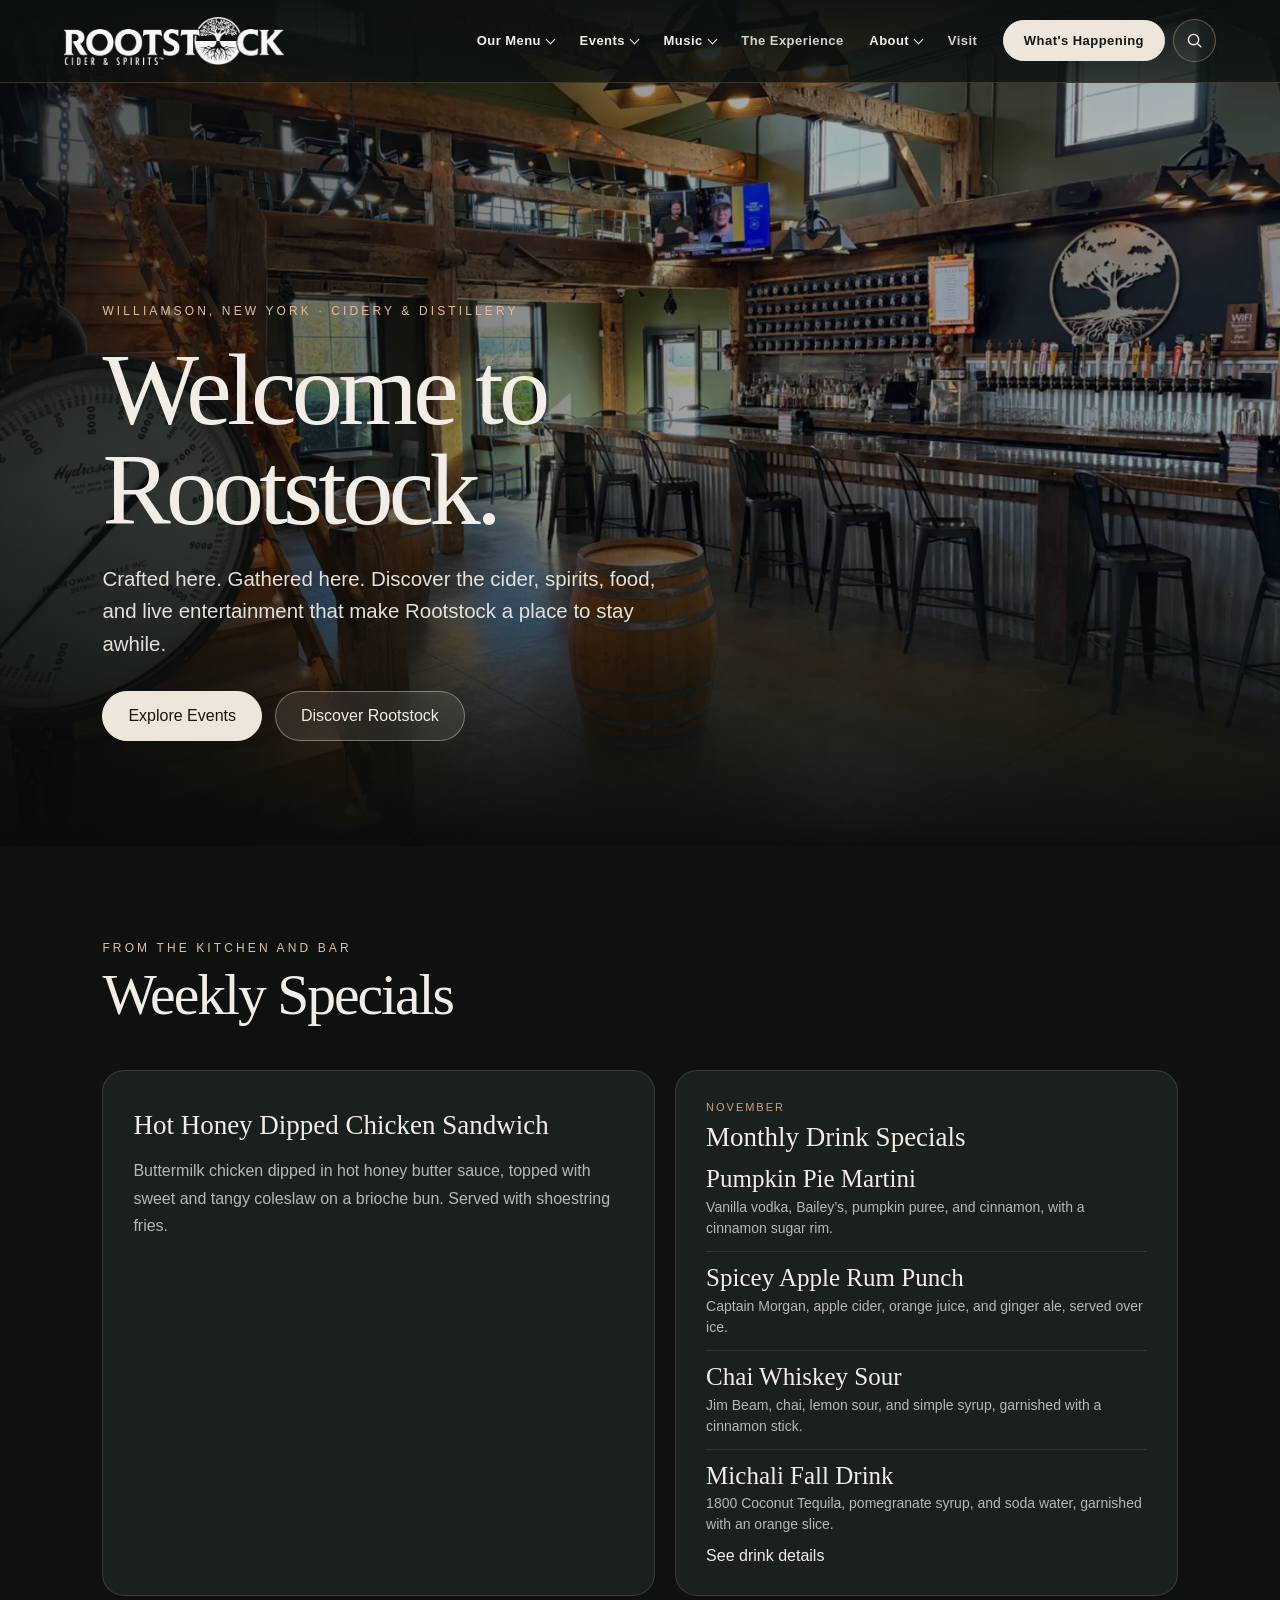
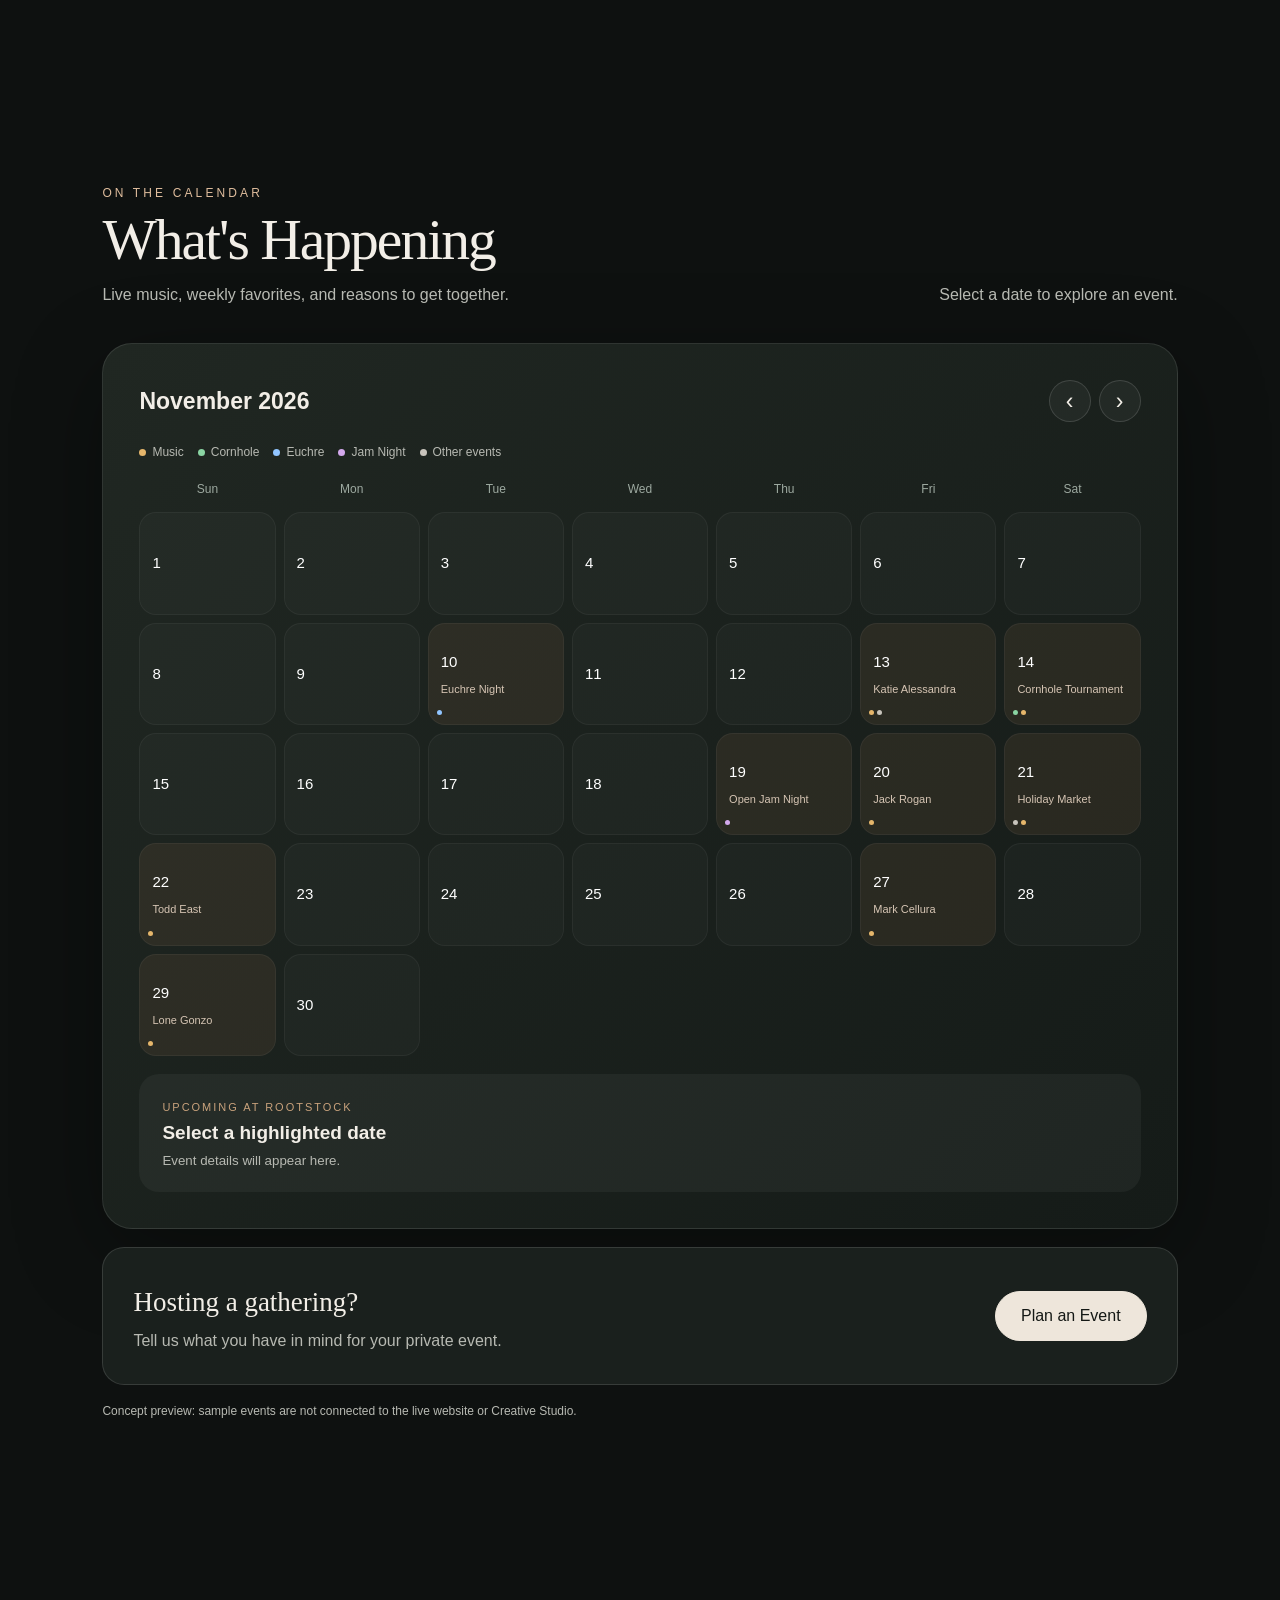
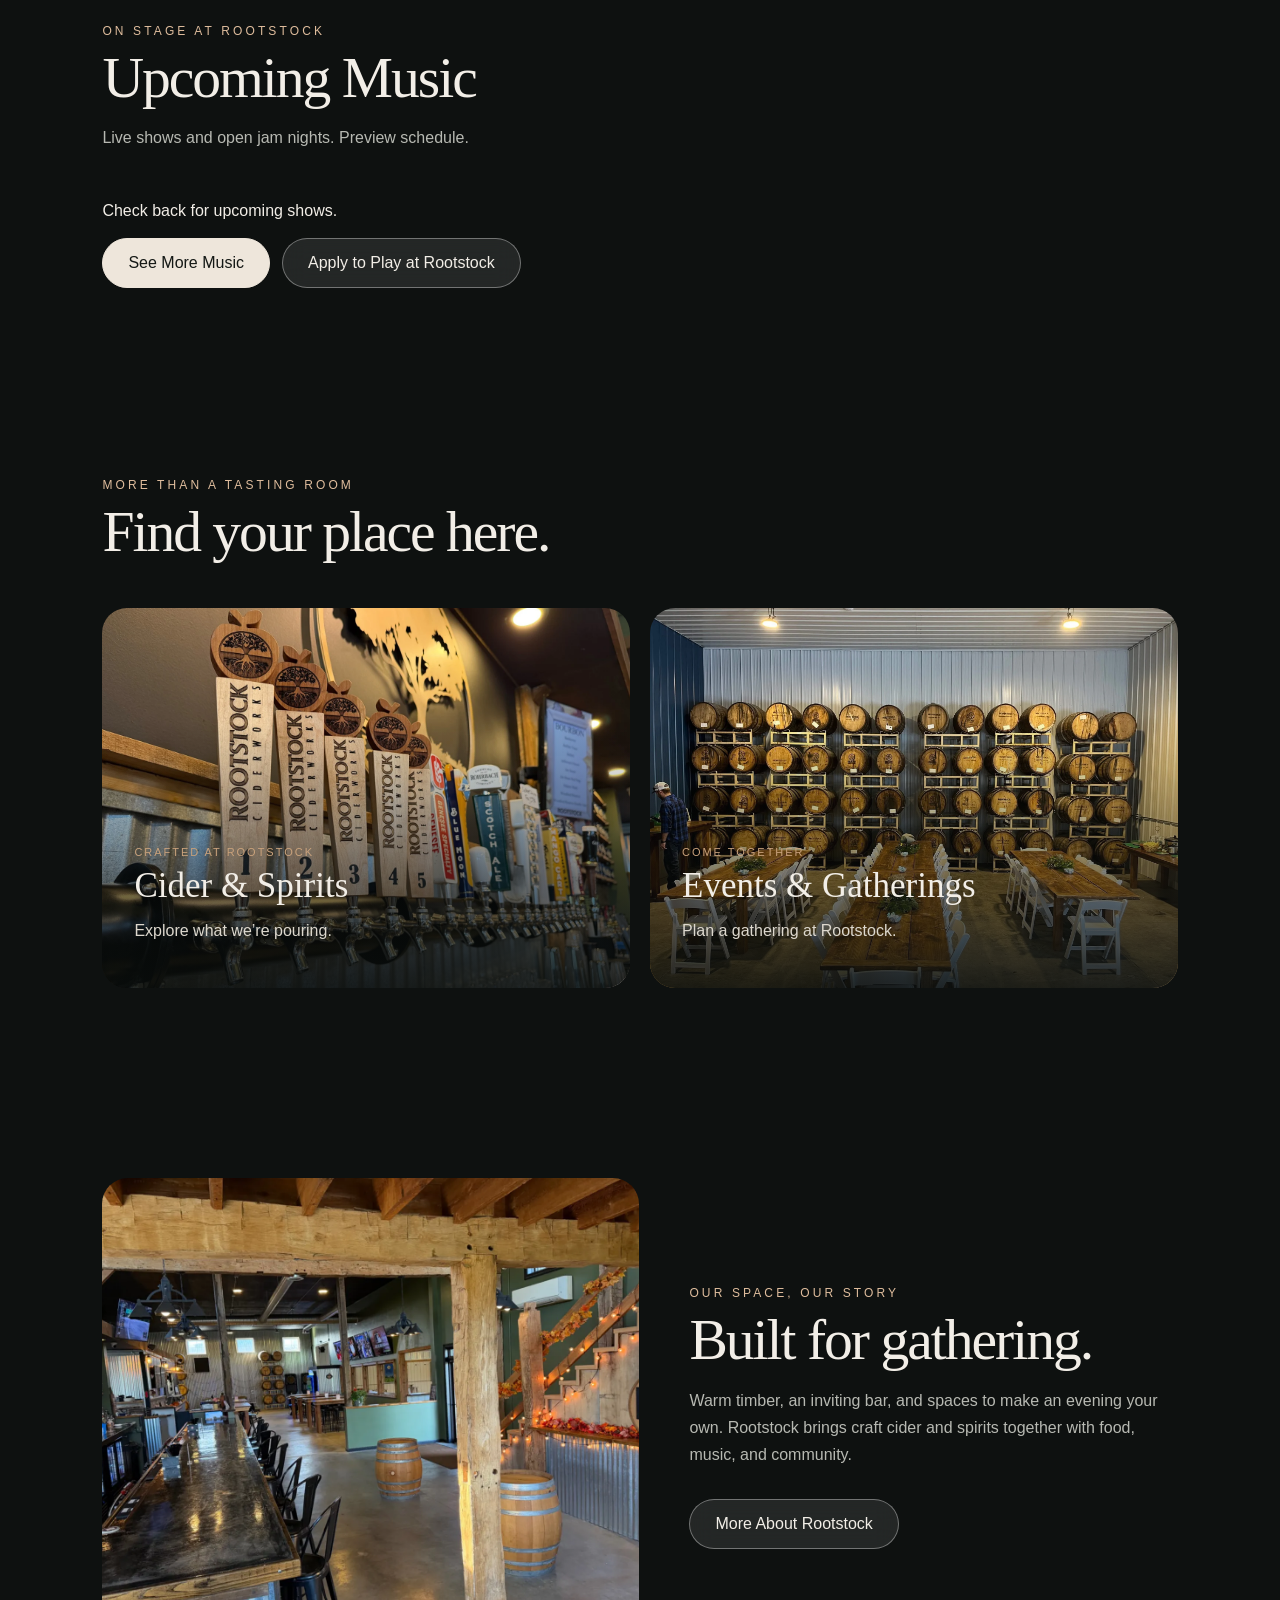
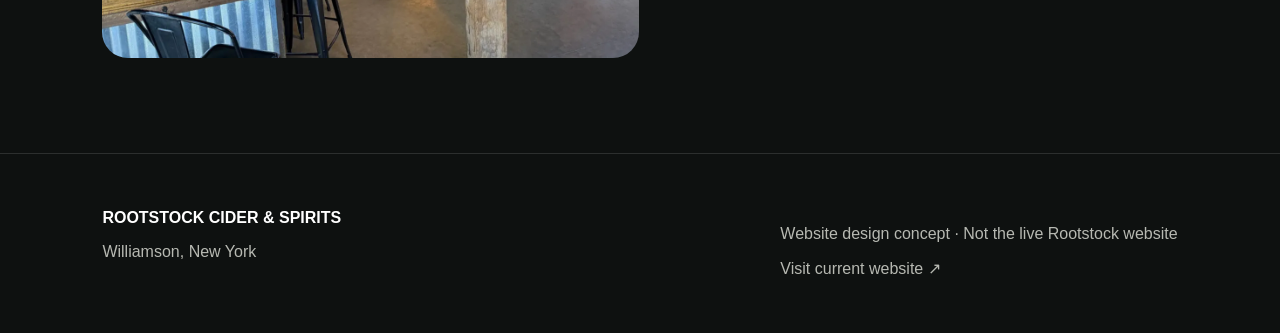
==== commit 903b0394: "Add Music navigation and expand homepage drink specials" ====
--- a/index.html
+++ b/index.html
@@ -7,8 +7,9 @@
 .about-dropdown{position:relative}.about-dropdown summary{list-style:none;cursor:pointer;padding-block:9px;display:flex;align-items:center;gap:6px}.about-dropdown summary::-webkit-details-marker{display:none}.about-dropdown summary::after{content:"";width:6px;height:6px;border-right:1px solid currentColor;border-bottom:1px solid currentColor;transform:rotate(45deg);margin-top:-3px}.about-options{position:absolute;top:calc(100% + 6px);left:0;min-width:195px;padding:6px;border:1px solid #ffffff30;border-radius:14px;background:var(--surface);box-shadow:0 12px 35px #0007}.about-options a{display:block;padding:9px 11px;border-radius:8px}.about-options a:hover,.about-options a:focus-visible{background:#ffffff15}.mobile-links .about-dropdown summary{padding:11px}.mobile-links .about-options{position:static;min-width:0;border:0;border-left:1px solid #c9a27c60;border-radius:0;box-shadow:none;margin-left:11px}
 .homepage-content{isolation:isolate;overflow:clip}.homepage-watermark{position:sticky;top:0;z-index:-1;height:100vh;height:100svh;margin-bottom:-100vh;margin-bottom:-100svh;pointer-events:none;background:url("assets/rootstock-logo-white.png") center / min(94vw,1400px) auto no-repeat;opacity:.095}.homepage-content>.hero{background:var(--bg)}
 .specials-list{list-style:none;margin:12px 0;padding:0;display:grid;gap:8px}.specials-list span{display:block;color:var(--muted);margin-top:3px}[data-weekly-special] .special-photo{object-position:center 55%}.mobile-links .menu-dropdown .about-options{position:static}
+.feature-card .specials-list{gap:12px}.feature-card .specials-list li+li{padding-top:12px;border-top:1px solid #ffffff18}.feature-card .specials-list strong{font:clamp(19px,2vw,25px)/1.15 Georgia,serif}.feature-card .specials-list span{font-size:14px;line-height:1.5}
 </style></head><body>
-<header><a class="brand" href="#" aria-label="Rootstock Cider & Spirits"><img alt="Rootstock Cider & Spirits" src="assets/rootstock-logo-white.png" style="display:block;width:220px;max-width:38vw;height:auto"></a><nav class="nav" aria-label="Main navigation"><details class="about-dropdown menu-dropdown"><summary>Our Menu</summary><div class="about-options"><a href="menu.html">Food Menu</a><a href="bar-menu.html">Cider &amp; Spirits</a><a href="#specials">Weekly Specials</a></div></details><details class="about-dropdown"><summary>Events</summary><div class="about-options"><a href="#events">Events Calendar</a><a href="plan-an-event.html">Plan an Event</a></div></details><a href="#music">Music</a><a href="#experience">The Experience</a><details class="about-dropdown"><summary>About</summary><div class="about-options"><a href="about.html">More About Rootstock</a><a href="about.html#history">Our History</a><a href="about.html#cider">Our Cider</a><a href="about.html#distillery">Our Distillery</a><a href="about.html#applejack">Applejack</a><a href="about.html#vodka">Vodka</a><a href="about.html#brandy">Brandy</a><a href="about.html#liqueur">Liqueur</a></div></details><a href="#visit">Visit</a><div class="header-tools"><a class="pill" href="#events">What's Happening</a><button class="search-toggle" type="button" aria-label="Search website" aria-haspopup="dialog"><svg aria-hidden="true" width="19" height="19" viewBox="0 0 24 24" fill="none" stroke="currentColor" stroke-width="1.8" stroke-linecap="round"><circle cx="10.8" cy="10.8" r="6.5"/><path d="m16 16 4 4"/></svg></button></div></nav><div class="mobile-links"><details><summary class="pill">Menu</summary><nav aria-label="Main navigation"><details class="about-dropdown menu-dropdown"><summary>Our Menu</summary><div class="about-options"><a href="menu.html">Food Menu</a><a href="bar-menu.html">Cider &amp; Spirits</a><a href="#specials">Weekly Specials</a></div></details><details class="about-dropdown"><summary>Events</summary><div class="about-options"><a href="#events">Events Calendar</a><a href="plan-an-event.html">Plan an Event</a></div></details><a href="#music">Music</a><a href="#experience">The Experience</a><details class="about-dropdown"><summary>About</summary><div class="about-options"><a href="about.html">More About Rootstock</a><a href="about.html#history">Our History</a><a href="about.html#cider">Our Cider</a><a href="about.html#distillery">Our Distillery</a><a href="about.html#applejack">Applejack</a><a href="about.html#vodka">Vodka</a><a href="about.html#brandy">Brandy</a><a href="about.html#liqueur">Liqueur</a></div></details><a href="#visit">Visit</a></nav></details><button class="search-toggle" type="button" aria-label="Search website" aria-haspopup="dialog"><svg aria-hidden="true" width="19" height="19" viewBox="0 0 24 24" fill="none" stroke="currentColor" stroke-width="1.8" stroke-linecap="round"><circle cx="10.8" cy="10.8" r="6.5"/><path d="m16 16 4 4"/></svg></button></div></header>
+<header><a class="brand" href="#" aria-label="Rootstock Cider & Spirits"><img alt="Rootstock Cider & Spirits" src="assets/rootstock-logo-white.png" style="display:block;width:220px;max-width:38vw;height:auto"></a><nav class="nav" aria-label="Main navigation"><details class="about-dropdown menu-dropdown"><summary>Our Menu</summary><div class="about-options"><a href="menu.html">Food Menu</a><a href="bar-menu.html">Cider &amp; Spirits</a><a href="#specials">Weekly Specials</a></div></details><details class="about-dropdown"><summary>Events</summary><div class="about-options"><a href="#events">Events Calendar</a><a href="plan-an-event.html">Plan an Event</a></div></details><details class="about-dropdown"><summary>Music</summary><div class="about-options"><a href="music.html#music">See the Music Lineup</a><a href="music.html#apply">Apply to Play</a><a href="music.html#gallery">Photo Gallery</a></div></details><a href="#experience">The Experience</a><details class="about-dropdown"><summary>About</summary><div class="about-options"><a href="about.html">More About Rootstock</a><a href="about.html#history">Our History</a><a href="about.html#cider">Our Cider</a><a href="about.html#distillery">Our Distillery</a><a href="about.html#applejack">Applejack</a><a href="about.html#vodka">Vodka</a><a href="about.html#brandy">Brandy</a><a href="about.html#liqueur">Liqueur</a></div></details><a href="#visit">Visit</a><div class="header-tools"><a class="pill" href="#events">What's Happening</a><button class="search-toggle" type="button" aria-label="Search website" aria-haspopup="dialog"><svg aria-hidden="true" width="19" height="19" viewBox="0 0 24 24" fill="none" stroke="currentColor" stroke-width="1.8" stroke-linecap="round"><circle cx="10.8" cy="10.8" r="6.5"/><path d="m16 16 4 4"/></svg></button></div></nav><div class="mobile-links"><details><summary class="pill">Menu</summary><nav aria-label="Main navigation"><details class="about-dropdown menu-dropdown"><summary>Our Menu</summary><div class="about-options"><a href="menu.html">Food Menu</a><a href="bar-menu.html">Cider &amp; Spirits</a><a href="#specials">Weekly Specials</a></div></details><details class="about-dropdown"><summary>Events</summary><div class="about-options"><a href="#events">Events Calendar</a><a href="plan-an-event.html">Plan an Event</a></div></details><details class="about-dropdown"><summary>Music</summary><div class="about-options"><a href="music.html#music">See the Music Lineup</a><a href="music.html#apply">Apply to Play</a><a href="music.html#gallery">Photo Gallery</a></div></details><a href="#experience">The Experience</a><details class="about-dropdown"><summary>About</summary><div class="about-options"><a href="about.html">More About Rootstock</a><a href="about.html#history">Our History</a><a href="about.html#cider">Our Cider</a><a href="about.html#distillery">Our Distillery</a><a href="about.html#applejack">Applejack</a><a href="about.html#vodka">Vodka</a><a href="about.html#brandy">Brandy</a><a href="about.html#liqueur">Liqueur</a></div></details><a href="#visit">Visit</a></nav></details><button class="search-toggle" type="button" aria-label="Search website" aria-haspopup="dialog"><svg aria-hidden="true" width="19" height="19" viewBox="0 0 24 24" fill="none" stroke="currentColor" stroke-width="1.8" stroke-linecap="round"><circle cx="10.8" cy="10.8" r="6.5"/><path d="m16 16 4 4"/></svg></button></div></header>
 <dialog class="ticket-preview search-dialog" id="site-search" aria-labelledby="search-title">
 <div class="search-head"><h2 id="search-title">Search Rootstock</h2><form method="dialog"><button class="search-toggle" aria-label="Close search">×</button></form></div>
 <label for="site-search-query">What are you looking for?</label>
@@ -21,7 +22,7 @@
 <div class="section-head"><div><div class="eyebrow">From the kitchen and bar</div><h2 id="specials-title">Weekly Specials</h2></div></div>
 <div class="feature-grid">
 <article class="feature-card" data-weekly-special></article>
-<article class="feature-card"><div class="tag">November</div><h3>Monthly Drink Specials</h3><ul class="specials-list"><li><strong>Pumpkin Pie Martini</strong></li><li><strong>Spicey Apple Rum Punch</strong></li><li><strong>Chai Whiskey Sour</strong></li><li><strong>Michali Fall Drink</strong></li></ul><a href="menu.html#drink-specials">See drink details</a></article>
+<article class="feature-card"><div class="tag">November</div><h3>Monthly Drink Specials</h3><ul class="specials-list"><li><strong>Pumpkin Pie Martini</strong><span>Vanilla vodka, Bailey’s, pumpkin puree, and cinnamon, with a cinnamon sugar rim.</span></li><li><strong>Spicey Apple Rum Punch</strong><span>Captain Morgan, apple cider, orange juice, and ginger ale, served over ice.</span></li><li><strong>Chai Whiskey Sour</strong><span>Jim Beam, chai, lemon sour, and simple syrup, garnished with a cinnamon stick.</span></li><li><strong>Michali Fall Drink</strong><span>1800 Coconut Tequila, pomegranate syrup, and soda water, garnished with an orange slice.</span></li></ul><a href="menu.html#drink-specials">See drink details</a></article>
 </div></section>
 
 <section class="section" id="events"><div class="section-head"><div><div class="eyebrow">On the calendar</div><h2>What's Happening</h2><div class="sub">Live music, weekly favorites, and reasons to get together.</div></div><div class="sub">Select a date to explore an event.</div></div><div class="calendar-wrap"><div class="cal-head"><h3 id="monthTitle">November 2026</h3><div class="cal-nav"><button id="prev" aria-label="Previous month">‹</button><button id="next" aria-label="Next month">›</button></div></div><ul class="calendar-legend" aria-label="Calendar event categories">
@@ -72,6 +73,7 @@
   ['Weekly Specials', '#specials', 'Weekly food special, hot honey dipped chicken sandwich, fries, monthly drink specials, cocktails'],
   ['Events Calendar', '#events', 'What’s happening, calendar, line dancing, euchre, cornhole'],
   ['Upcoming Music', '#music', 'Live bands, shows, tickets, concerts, open jam night'],
+  ['Music Photo Gallery', 'music.html#gallery', 'Photos, music venue, bar, Barrel Room'],
   ['Apply to Play at Rootstock', 'music.html#apply', 'Musician application, band booking, perform, artist, gig'],
   ['Cider & Spirits', 'bar-menu.html', 'Cider, spirits, taps, drinks, tasting room'],
   ['Our Roots', 'about.html', 'About Rootstock, history, cider, distillery, applejack, vodka, brandy, liqueur, our people'],
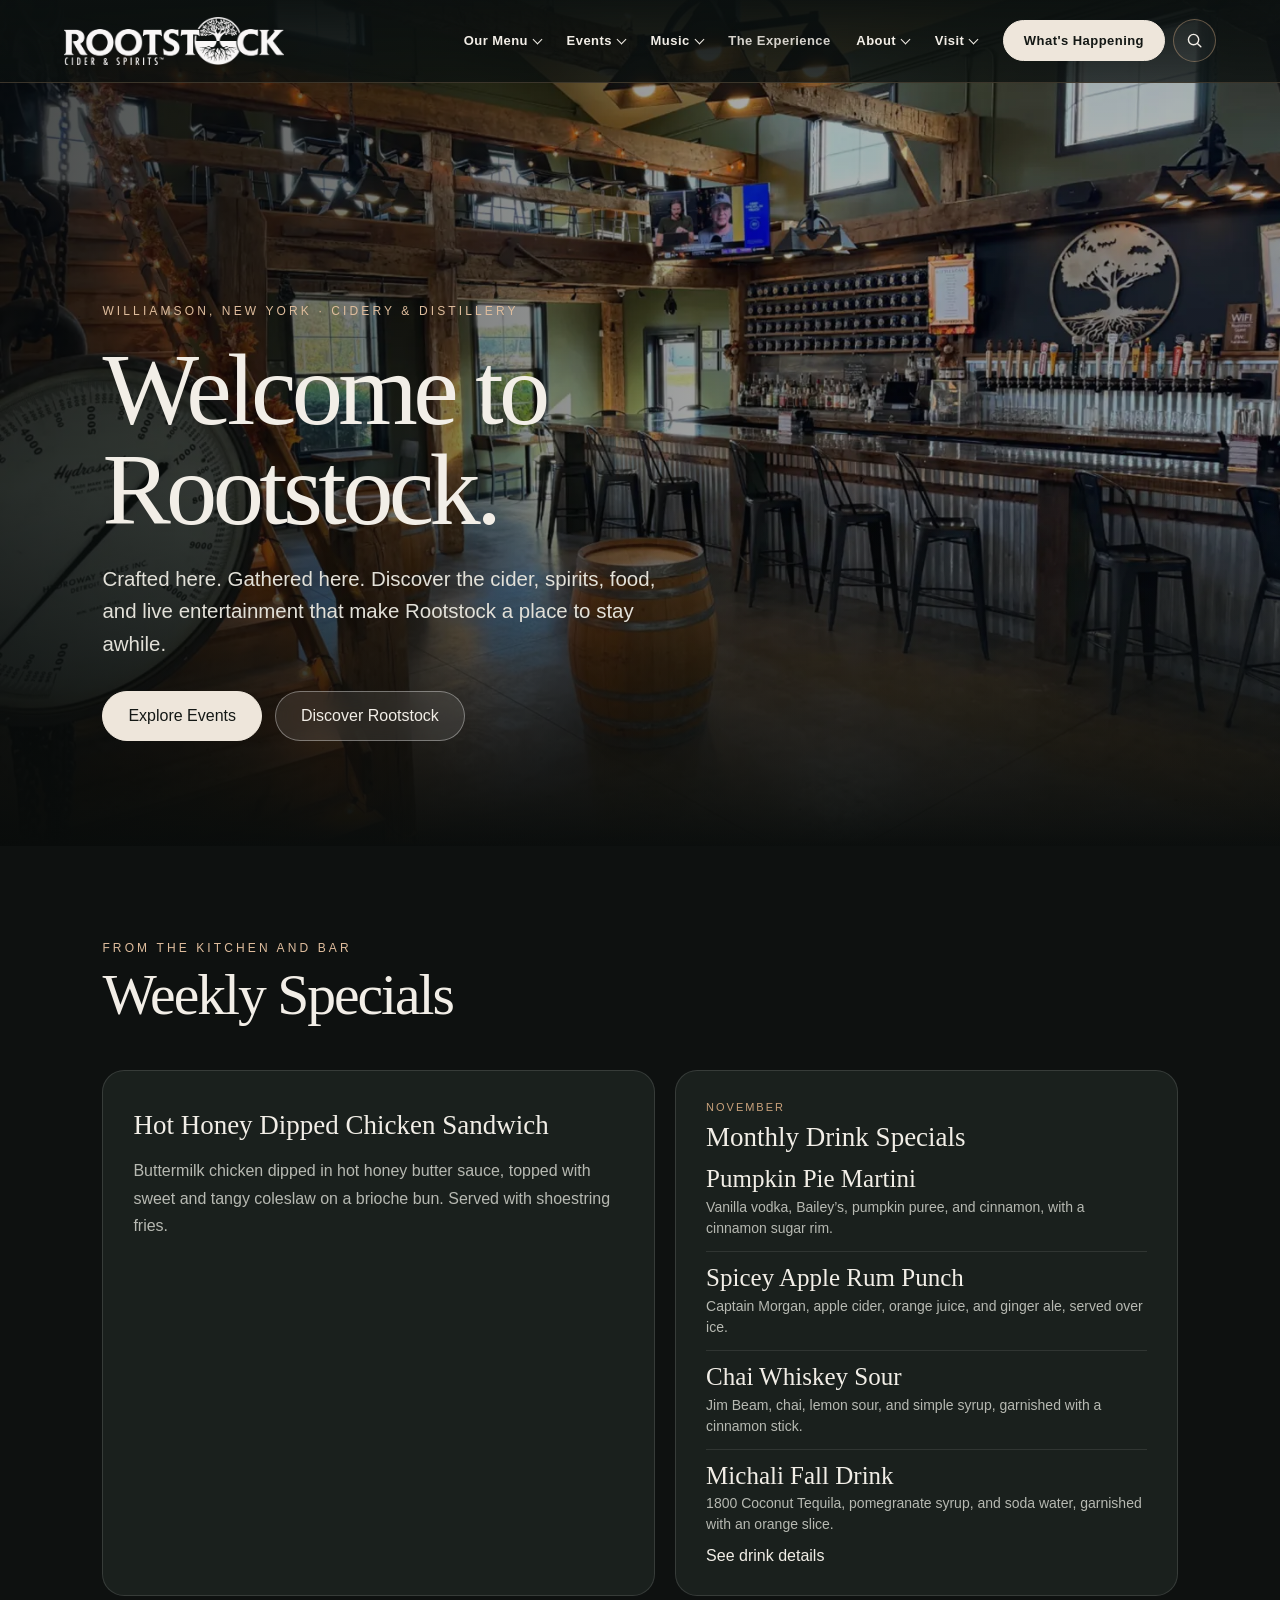
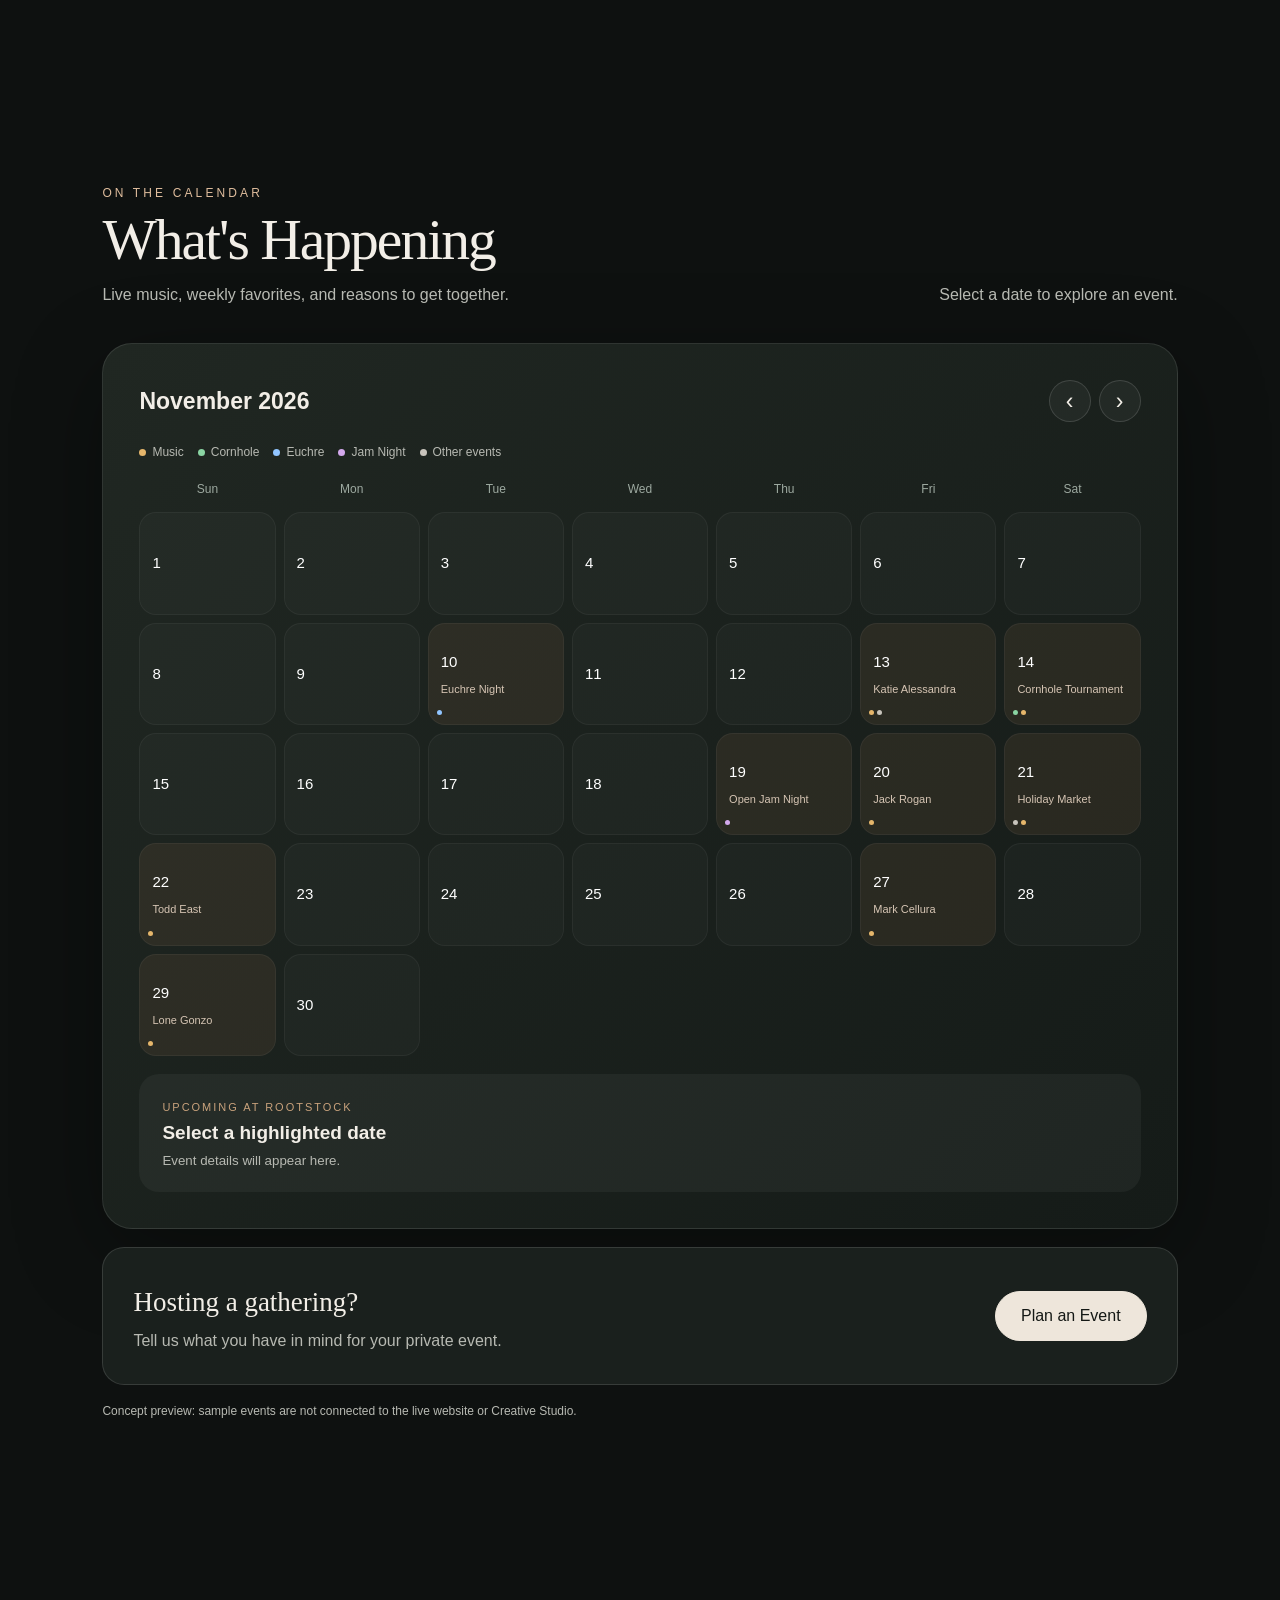
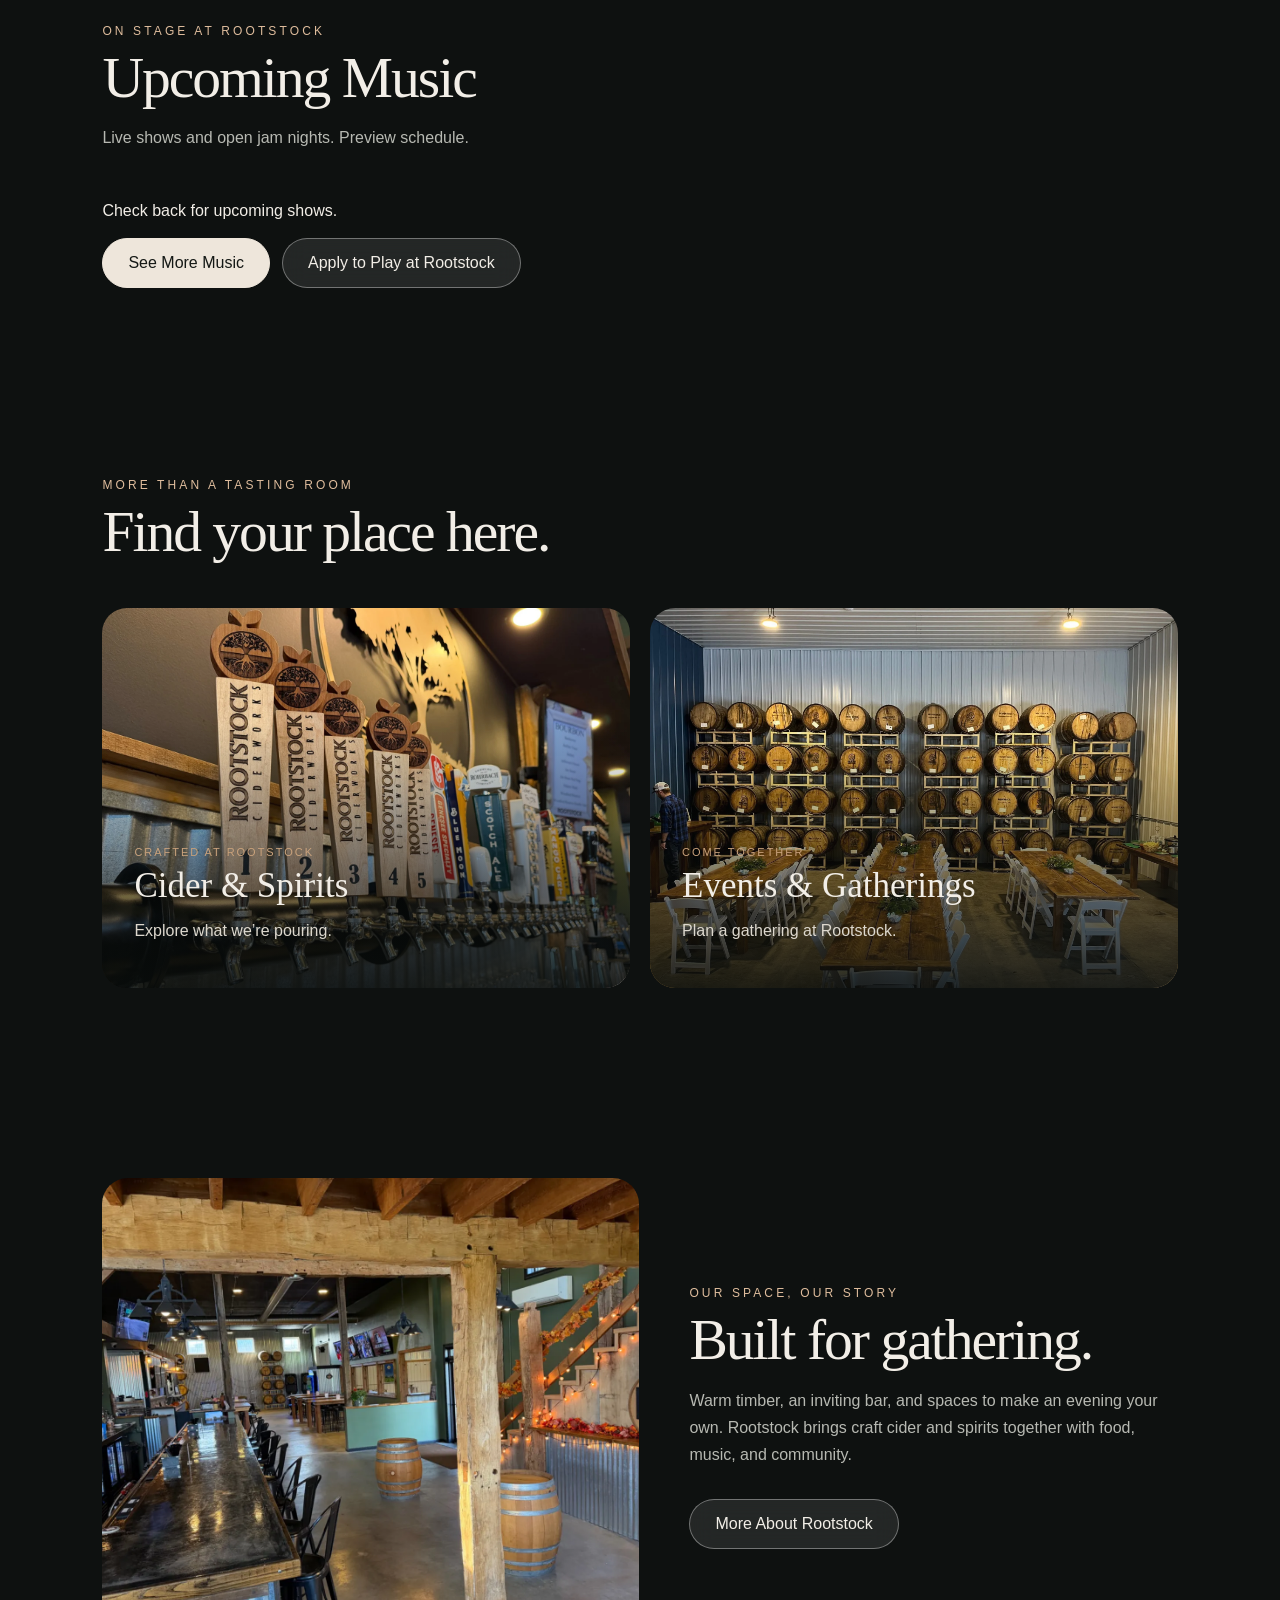
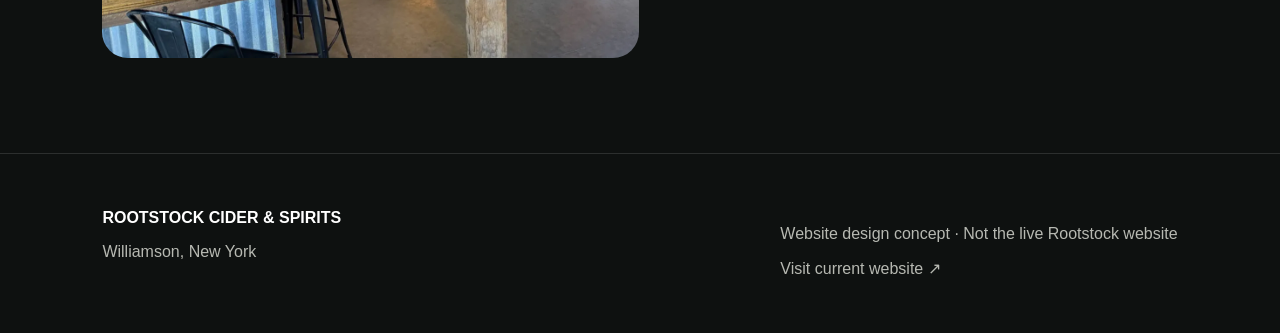
==== commit 76711e27: "Add Facebook and Instagram to the Visit dropdown" ====
--- a/index.html
+++ b/index.html
@@ -1,15 +1,13 @@
-<!DOCTYPE html><html lang="en"><head><meta charset="UTF-8"><meta name="viewport" content="width=device-width, initial-scale=1"><title>Rootstock Cider & Spirits — Website Concept</title><style>
-:root{color-scheme:dark;--bg:#0e1110;--surface:#1a201d;--ink:#f2eee7;--muted:#b7b9b2;--copper:#c9a27c}*{box-sizing:border-box}html{scroll-behavior:smooth}body{margin:0;background:var(--bg);color:var(--ink);font-family:-apple-system,BlinkMacSystemFont,"Segoe UI",sans-serif}button,a{font:inherit}a{color:inherit;text-decoration:none}button{cursor:pointer}header{position:absolute;z-index:10;top:0;left:0;right:0;padding:24px clamp(20px,5vw,90px);display:flex;align-items:center;justify-content:space-between;gap:20px;background:linear-gradient(#090d0cbb,transparent)}.brand{font-family:Georgia,serif;letter-spacing:.16em;font-size:clamp(19px,2vw,29px);font-weight:bold}.brand small{display:block;font:10px -apple-system,sans-serif;letter-spacing:.32em;margin-top:5px}.nav{display:flex;gap:28px;align-items:center;font-size:13px}.nav a{opacity:.87;transition:opacity .2s}.nav a:hover{opacity:1}.pill{border:1px solid #ffffff60;border-radius:100px;padding:12px 20px;background:#ffffff15;backdrop-filter:blur(14px)}.hero{height:min(880px,94svh);min-height:610px;position:relative;display:flex;align-items:flex-end;overflow:hidden}.hero:before{content:"";position:absolute;inset:0;background-image:linear-gradient(90deg,#070a09bb 0%,#070a0950 65%),linear-gradient(0deg,#0e1110 0%,transparent 42%),url("[data-uri]");background-size:cover;background-position:center 48%;animation:reveal 1.2s ease-out}.hero-content{position:relative;padding:0 clamp(24px,8vw,130px) 105px;max-width:980px}.eyebrow{font-size:12px;letter-spacing:.26em;text-transform:uppercase;color:#dfbd9d}.hero h1{font:clamp(54px,8vw,112px)/.98 Georgia,serif;letter-spacing:-.045em;margin:22px 0}.hero p{font-size:clamp(17px,1.6vw,21px);line-height:1.6;color:#e2e0d8;max-width:580px}.actions{display:flex;gap:13px;flex-wrap:wrap;margin-top:30px}.action{padding:15px 25px;border-radius:100px;border:1px solid #ffffff5c;background:#ffffff18;backdrop-filter:blur(12px);transition:transform .25s,background .25s}.action:hover{transform:translateY(-3px);background:#ffffff35}.action.primary{background:#eee6db;color:#141815;border-color:#eee6db}.section{padding:95px clamp(24px,8vw,130px);max-width:1600px;margin:auto}.section-head{display:flex;align-items:end;justify-content:space-between;gap:25px;margin-bottom:35px}.section h2{font:clamp(38px,4.5vw,64px)/1.05 Georgia,serif;letter-spacing:-.035em;margin:10px 0}.sub{color:var(--muted);line-height:1.7}.calendar-wrap{background:linear-gradient(135deg,#202722,#151b18);border:1px solid #ffffff19;border-radius:30px;padding:clamp(15px,3vw,36px);box-shadow:0 24px 90px #0005}.cal-head{display:flex;align-items:center;justify-content:space-between;margin-bottom:23px}.cal-head h3{font-size:23px;font-weight:550;margin:0}.cal-nav{display:flex;gap:8px}.cal-nav button{background:#ffffff0b;border:1px solid #ffffff23;color:var(--ink);width:42px;height:42px;border-radius:50%;font-size:23px;transition:transform .25s,background .25s}.cal-nav button:hover{background:#ffffff26;transform:scale(1.07)}.cal-grid{display:grid;grid-template-columns:repeat(7,minmax(0,1fr));gap:8px}.weekday{text-align:center;color:#9da9a0;font-size:12px;padding:8px}.day{height:clamp(67px,8vw,104px);text-align:left;background:#ffffff06;border:1px solid #ffffff0c;color:#fff;border-radius:17px;padding:12px;transition:transform .35s cubic-bezier(.2,1.5,.4,1),background .25s,border-color .25s;position:relative}.day:not(:disabled):hover{transform:translateY(-5px) scale(1.025);background:#ffffff16;border-color:#c9a27c88;z-index:1}.day:disabled{opacity:.16;cursor:default}.day.has-event{background:#a67b5120}.day.has-event:after{content:"";width:7px;height:7px;background:var(--copper);border-radius:50%;position:absolute;bottom:13px;left:13px}.day.selected{border-color:var(--copper);background:#c9a27c27}.day-num{font-size:15px}.day-label{display:block;color:#d6c5b4;font-size:11px;margin-top:12px;white-space:nowrap;overflow:hidden;text-overflow:ellipsis}.event-detail{display:flex;align-items:center;justify-content:space-between;gap:18px;border-radius:20px;background:#ffffff0b;padding:23px;margin-top:18px;min-height:115px}.event-detail strong{display:block;font-size:19px;margin:7px 0}.event-detail small{color:var(--muted)}.tag{color:var(--copper);font-size:11px;letter-spacing:.18em;text-transform:uppercase}.story{display:grid;grid-template-columns:1.1fr 1fr;gap:50px;align-items:center}.story img,.tiles img{display:block;width:100%;height:100%;object-fit:cover}.story .photo{height:480px;border-radius:26px;overflow:hidden}.tiles{display:grid;grid-template-columns:1fr 1fr;gap:20px}.tile{position:relative;min-height:380px;border-radius:25px;overflow:hidden}.tile img{position:absolute;inset:0;transition:transform .7s}.tile:hover img{transform:scale(1.045)}.tile:after{content:"";position:absolute;inset:0;background:linear-gradient(0deg,#090d0ce0,transparent 70%)}.tile .copy{position:absolute;z-index:1;bottom:32px;left:32px;right:30px}.tile h3{font:35px Georgia,serif;margin:8px 0}.tile p{color:#ddd8ce}.footer{padding:55px clamp(24px,8vw,130px);border-top:1px solid #ffffff20;display:flex;justify-content:space-between;gap:25px;flex-wrap:wrap;color:#b7b9b2}.footer strong{color:white}.mobile-menu{display:none}@keyframes reveal{from{opacity:.4;transform:scale(1.04)}to{opacity:1;transform:scale(1)}}@media(max-width:760px){header{padding:19px 20px}.nav{display:none}.mobile-menu{display:block;font-size:13px}.hero{min-height:650px;height:86svh}.hero:before{background-position:54% center}.hero-content{padding:0 25px 80px}.hero h1{font-size:62px}.section{padding:65px 20px}.section-head{display:block}.calendar-wrap{border-radius:22px;padding:13px}.cal-grid{gap:4px}.weekday{font-size:10px}.day{height:67px;border-radius:11px;padding:8px 6px}.day-label{display:none}.day.has-event:after{bottom:9px;left:8px}.event-detail{align-items:start}.story,.tiles{grid-template-columns:1fr}.story .photo{height:310px}.tile{min-height:310px}.footer{padding:35px 22px}}@media(prefers-reduced-motion:reduce){*,*:before{animation:none!important;transition:none!important;scroll-behavior:auto!important}}
-.event-flyer{display:block;width:100%;max-width:420px;height:auto;margin-top:16px;border-radius:8px}
+<!DOCTYPE html><html lang="en"><head><meta charset="UTF-8"><meta name="viewport" content="width=device-width, initial-scale=1"><title>Rootstock Cider & Spirits — Website Concept</title><link rel="stylesheet" href="event-calendar.css"><style>
+:root{color-scheme:dark;--bg:#0e1110;--surface:#1a201d;--ink:#f2eee7;--muted:#b7b9b2;--copper:#c9a27c}*{box-sizing:border-box}html{scroll-behavior:smooth}body{margin:0;background:var(--bg);color:var(--ink);font-family:-apple-system,BlinkMacSystemFont,"Segoe UI",sans-serif}button,a{font:inherit}a{color:inherit;text-decoration:none}button{cursor:pointer}header{position:absolute;z-index:10;top:0;left:0;right:0;padding:24px clamp(20px,5vw,90px);display:flex;align-items:center;justify-content:space-between;gap:20px;background:linear-gradient(#090d0cbb,transparent)}.brand{font-family:Georgia,serif;letter-spacing:.16em;font-size:clamp(19px,2vw,29px);font-weight:bold}.brand small{display:block;font:10px -apple-system,sans-serif;letter-spacing:.32em;margin-top:5px}.nav{display:flex;gap:28px;align-items:center;font-size:13px}.nav a{opacity:.87;transition:opacity .2s}.nav a:hover{opacity:1}.pill{border:1px solid #ffffff60;border-radius:100px;padding:12px 20px;background:#ffffff15;backdrop-filter:blur(14px)}.hero{height:min(880px,94svh);min-height:610px;position:relative;display:flex;align-items:flex-end;overflow:hidden}.hero:before{content:"";position:absolute;inset:0;background-image:linear-gradient(90deg,#070a09bb 0%,#070a0950 65%),linear-gradient(0deg,#0e1110 0%,transparent 42%),url("[data-uri]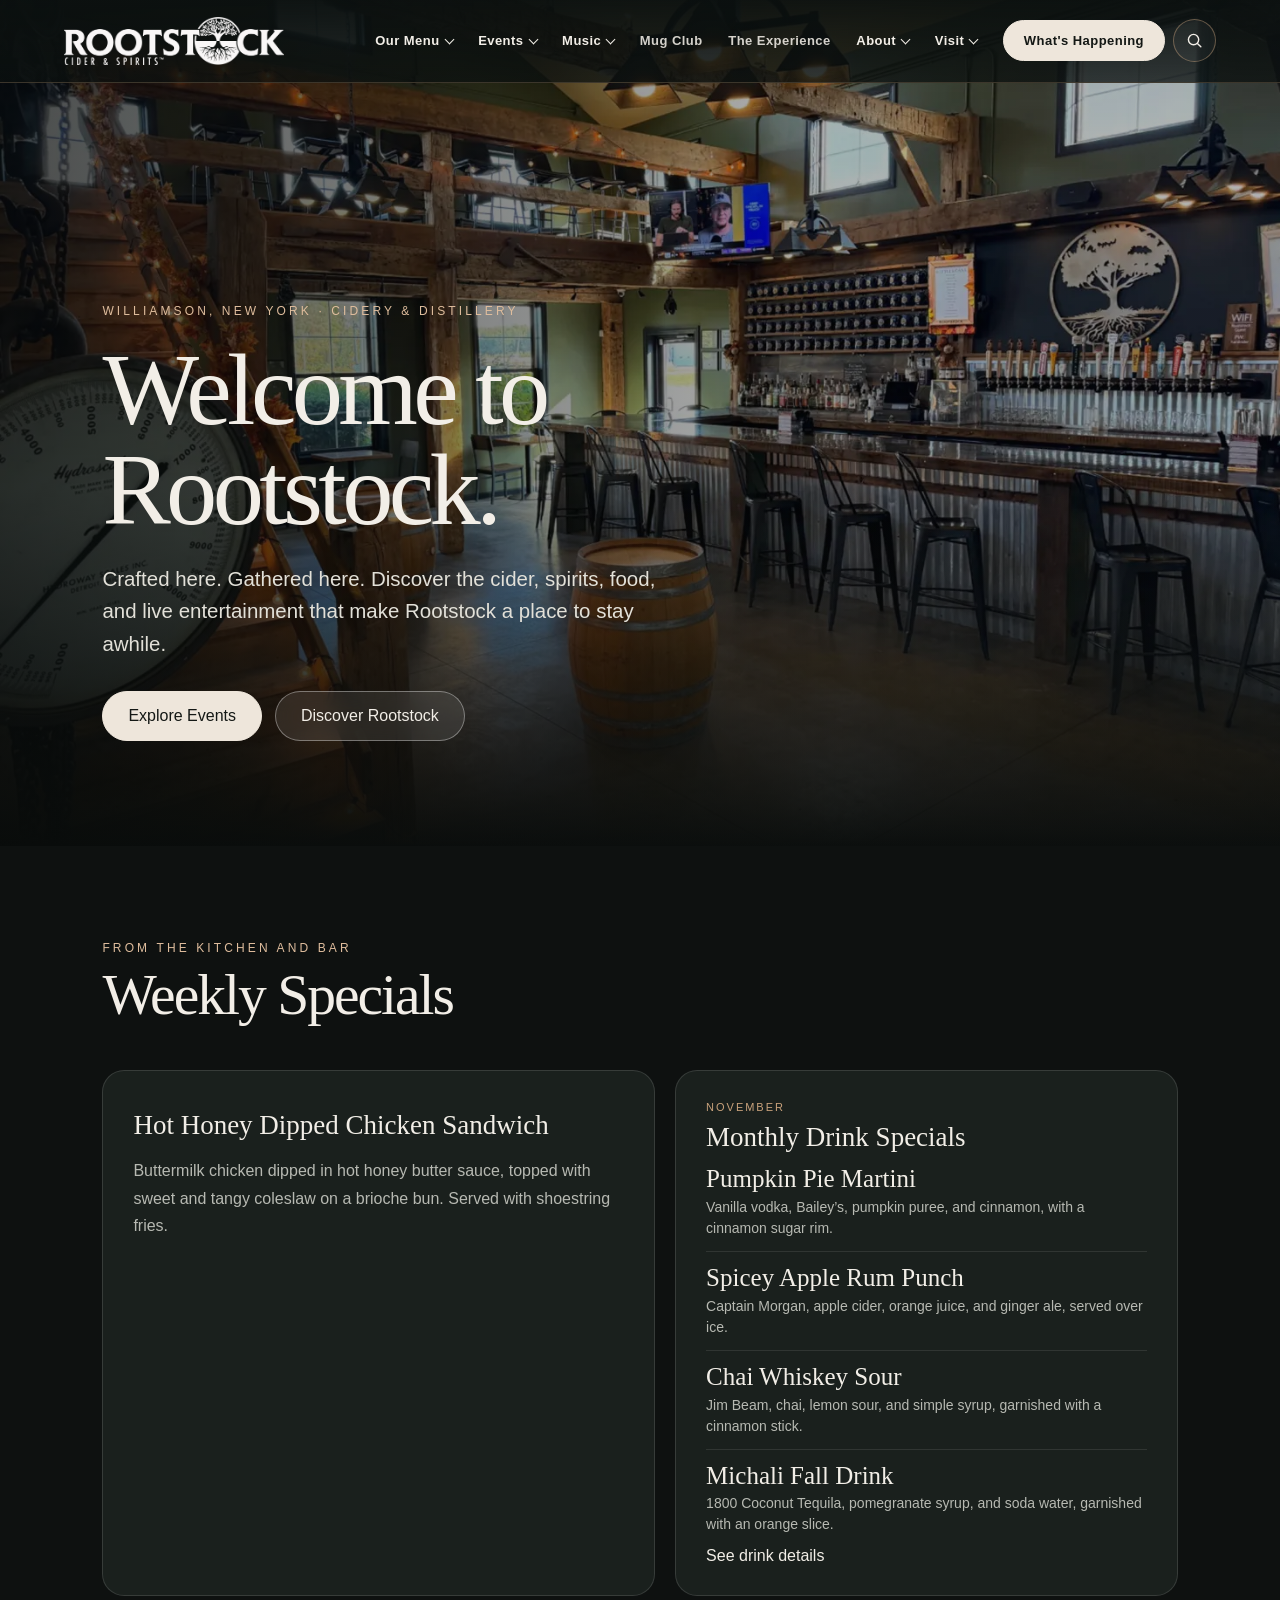
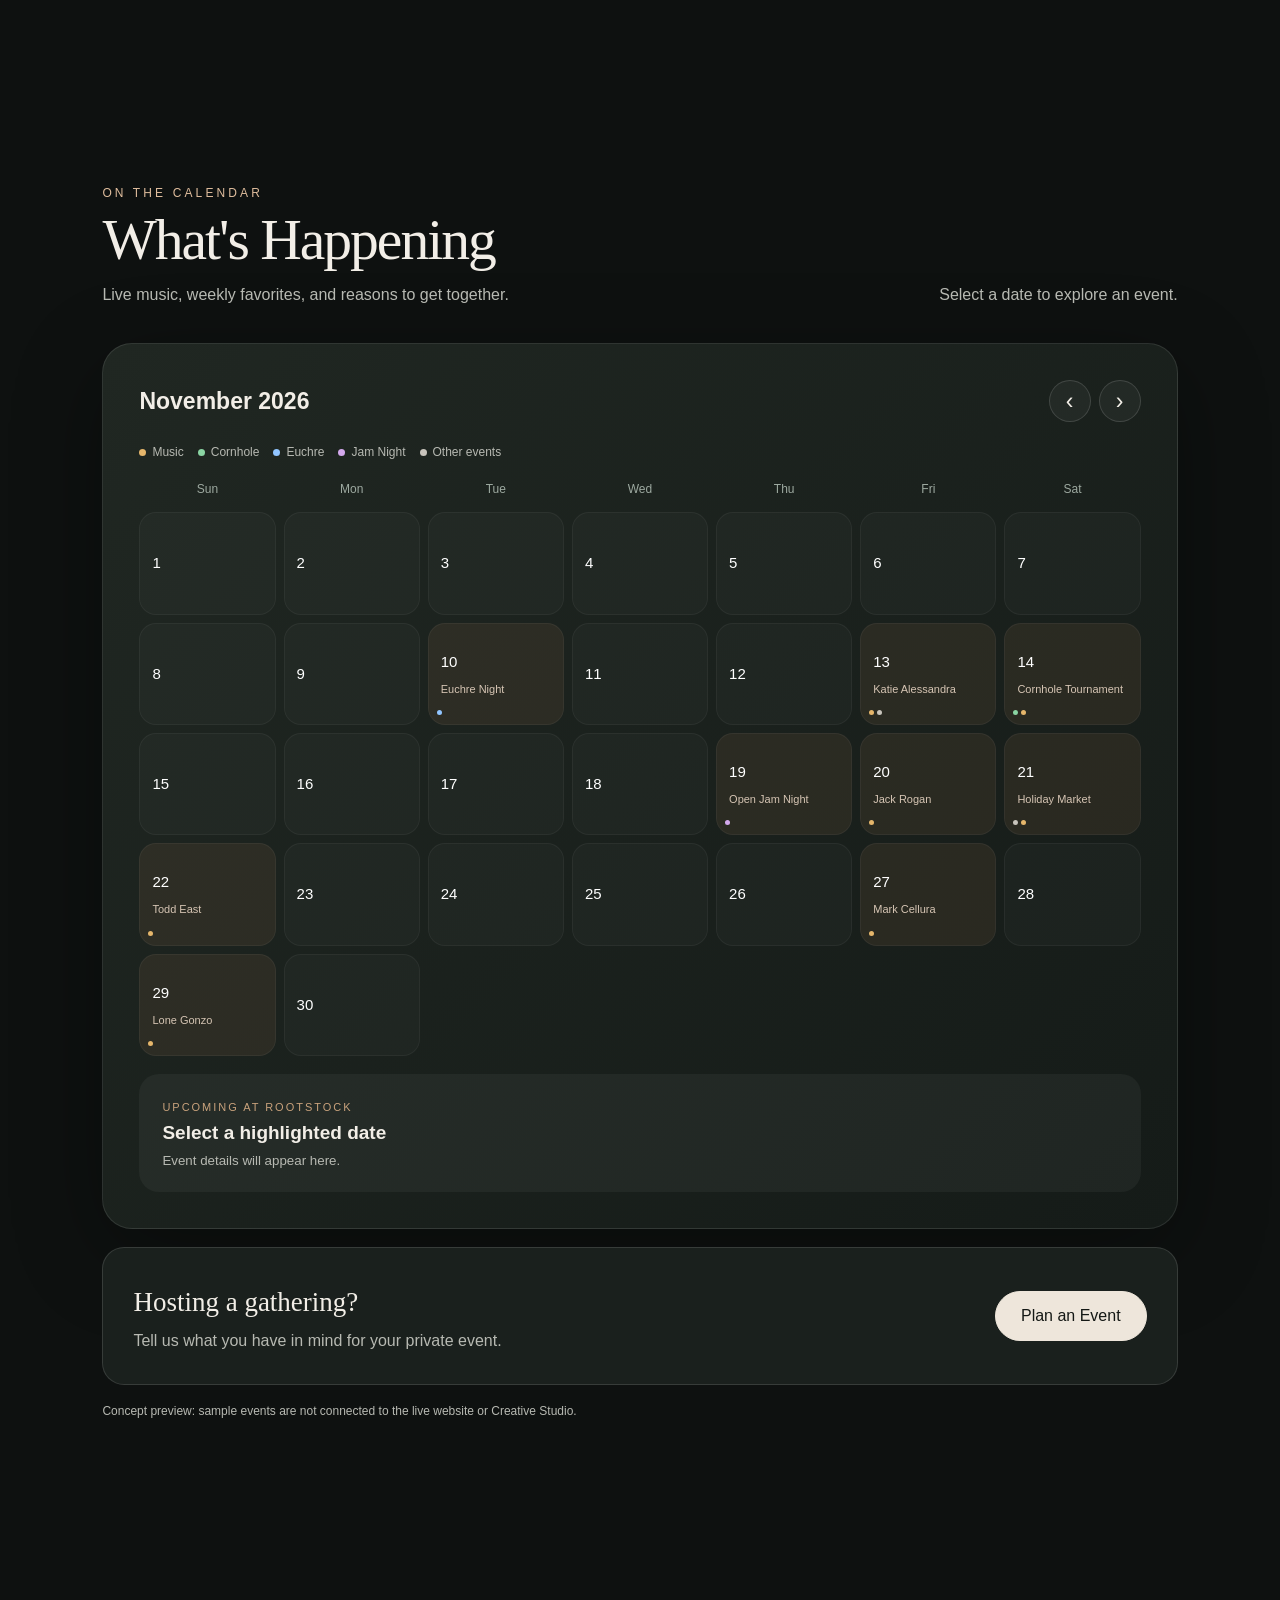
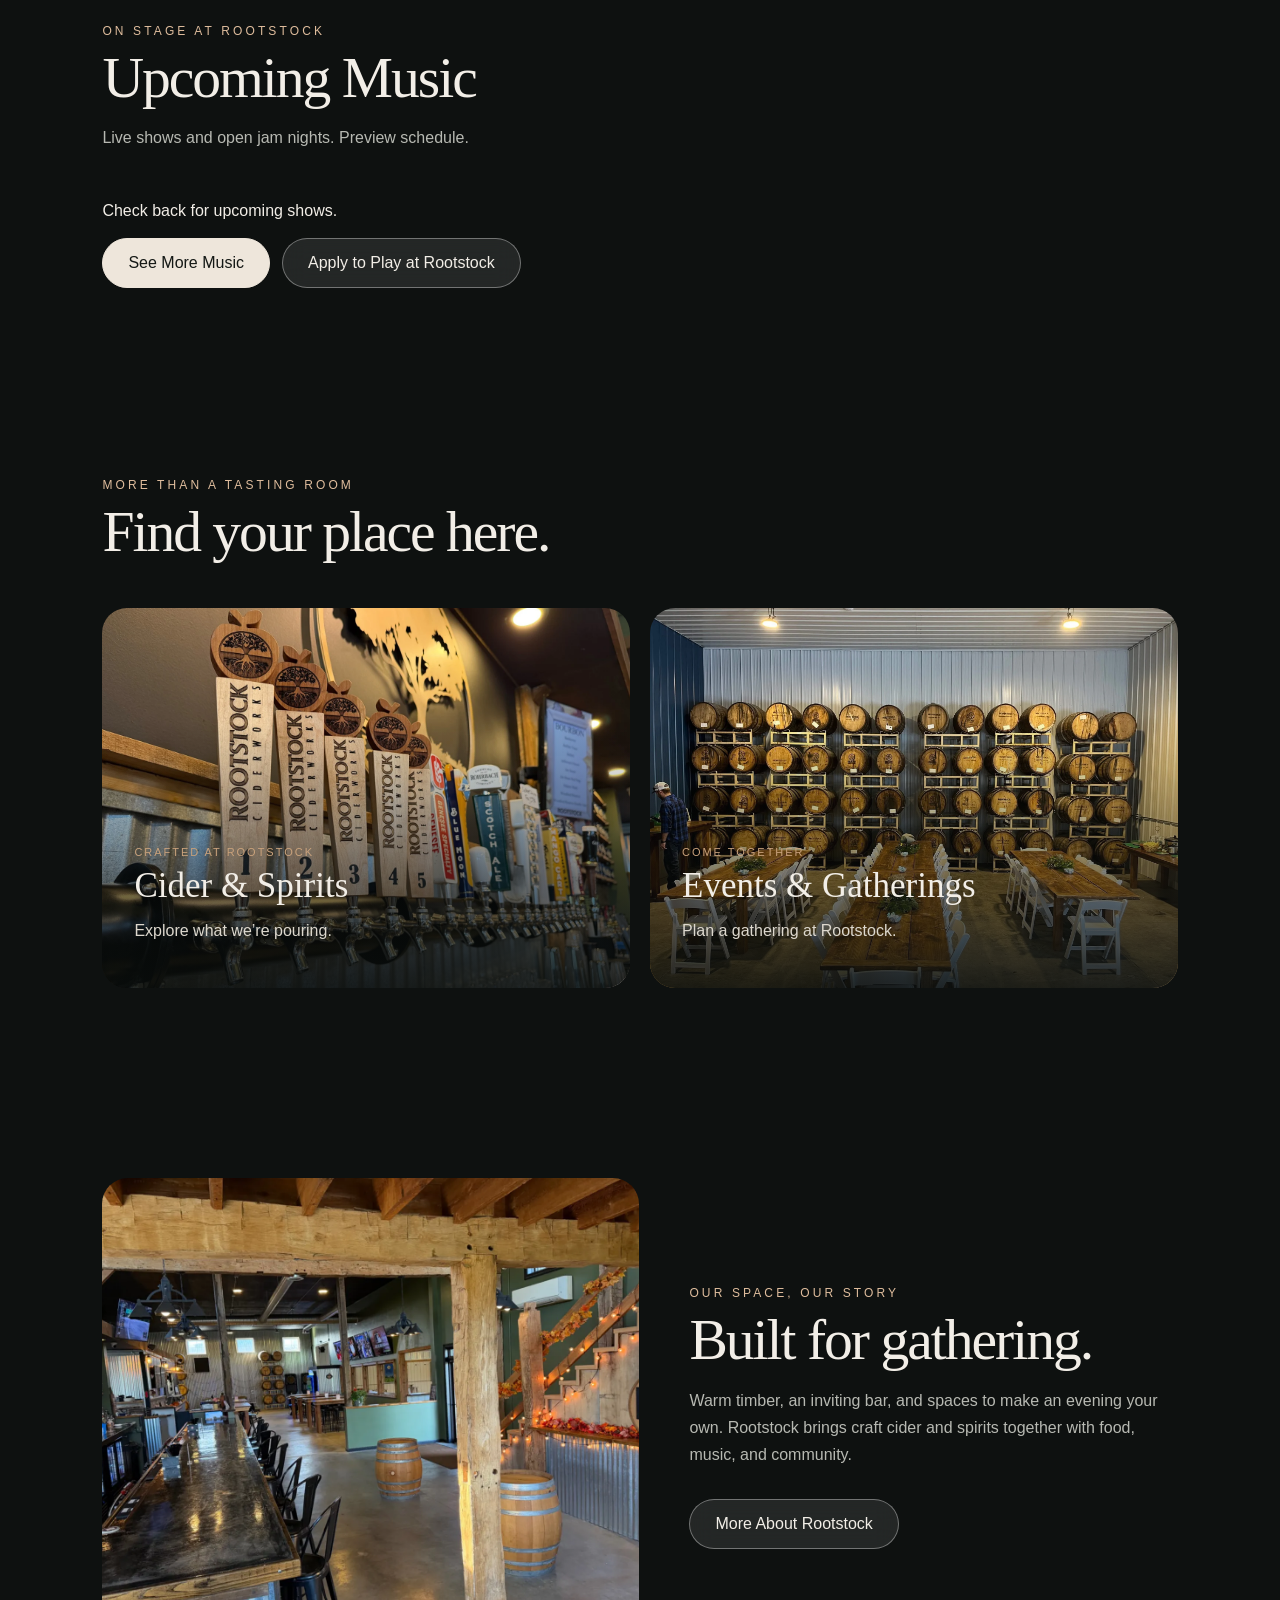
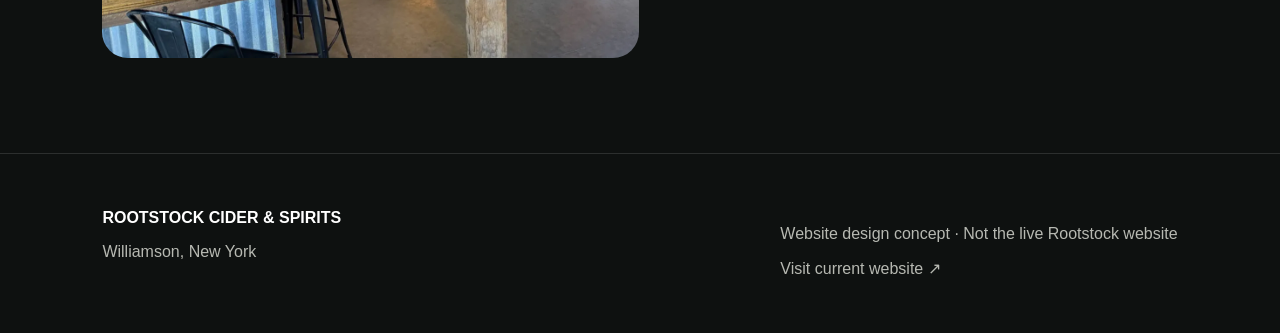
==== commit 83f03629: "Add Mug Club page with current membership benefits and navigation" ====
--- a/index.html
+++ b/index.html
@@ -6,8 +6,9 @@
 .homepage-content{isolation:isolate;overflow:clip}.homepage-watermark{position:sticky;top:0;z-index:-1;height:100vh;height:100svh;margin-bottom:-100vh;margin-bottom:-100svh;pointer-events:none;background:url("assets/rootstock-logo-white.png") center / min(94vw,1400px) auto no-repeat;opacity:.095}.homepage-content>.hero{background:var(--bg)}
 .specials-list{list-style:none;margin:12px 0;padding:0;display:grid;gap:8px}.specials-list span{display:block;color:var(--muted);margin-top:3px}[data-weekly-special] .special-photo{object-position:center 55%}.mobile-links .menu-dropdown .about-options{position:static}
 .feature-card .specials-list{gap:12px}.feature-card .specials-list li+li{padding-top:12px;border-top:1px solid #ffffff18}.feature-card .specials-list strong{font:clamp(19px,2vw,25px)/1.15 Georgia,serif}.feature-card .specials-list span{font-size:14px;line-height:1.5}
+@media(min-width:961px) and (max-width:1200px){header .nav{display:none}header .mobile-links{display:flex;align-items:center;gap:8px}}
 </style></head><body>
-<header><a class="brand" href="#" aria-label="Rootstock Cider & Spirits"><img alt="Rootstock Cider & Spirits" src="assets/rootstock-logo-white.png" style="display:block;width:220px;max-width:38vw;height:auto"></a><nav class="nav" aria-label="Main navigation"><details class="about-dropdown menu-dropdown"><summary>Our Menu</summary><div class="about-options"><a href="menu.html">Food Menu</a><a href="bar-menu.html">Cider &amp; Spirits</a><a href="#specials">Weekly Specials</a></div></details><details class="about-dropdown"><summary>Events</summary><div class="about-options"><a href="#events">Events Calendar</a><a href="plan-an-event.html">Plan an Event</a></div></details><details class="about-dropdown"><summary>Music</summary><div class="about-options"><a href="music.html#music">See the Music Lineup</a><a href="music.html#apply">Apply to Play</a><a href="music.html#gallery">Photo Gallery</a></div></details><a href="#experience">The Experience</a><details class="about-dropdown"><summary>About</summary><div class="about-options"><a href="about.html">More About Rootstock</a><a href="about.html#history">Our History</a><a href="about.html#cider">Our Cider</a><a href="about.html#distillery">Our Distillery</a><a href="about.html#applejack">Applejack</a><a href="about.html#vodka">Vodka</a><a href="about.html#brandy">Brandy</a><a href="about.html#liqueur">Liqueur</a></div></details><details class="about-dropdown"><summary>Visit</summary><div class="about-options"><a href="#visit">Visit Rootstock</a><a href="https://www.facebook.com/RootstockCiderAndSpirits">Facebook</a><a href="https://www.instagram.com/rootstockciderandspirits/">Instagram</a></div></details><div class="header-tools"><a class="pill" href="#events">What's Happening</a><button class="search-toggle" type="button" aria-label="Search website" aria-haspopup="dialog"><svg aria-hidden="true" width="19" height="19" viewBox="0 0 24 24" fill="none" stroke="currentColor" stroke-width="1.8" stroke-linecap="round"><circle cx="10.8" cy="10.8" r="6.5"/><path d="m16 16 4 4"/></svg></button></div></nav><div class="mobile-links"><details><summary class="pill">Menu</summary><nav aria-label="Main navigation"><details class="about-dropdown menu-dropdown"><summary>Our Menu</summary><div class="about-options"><a href="menu.html">Food Menu</a><a href="bar-menu.html">Cider &amp; Spirits</a><a href="#specials">Weekly Specials</a></div></details><details class="about-dropdown"><summary>Events</summary><div class="about-options"><a href="#events">Events Calendar</a><a href="plan-an-event.html">Plan an Event</a></div></details><details class="about-dropdown"><summary>Music</summary><div class="about-options"><a href="music.html#music">See the Music Lineup</a><a href="music.html#apply">Apply to Play</a><a href="music.html#gallery">Photo Gallery</a></div></details><a href="#experience">The Experience</a><details class="about-dropdown"><summary>About</summary><div class="about-options"><a href="about.html">More About Rootstock</a><a href="about.html#history">Our History</a><a href="about.html#cider">Our Cider</a><a href="about.html#distillery">Our Distillery</a><a href="about.html#applejack">Applejack</a><a href="about.html#vodka">Vodka</a><a href="about.html#brandy">Brandy</a><a href="about.html#liqueur">Liqueur</a></div></details><details class="about-dropdown"><summary>Visit</summary><div class="about-options"><a href="#visit">Visit Rootstock</a><a href="https://www.facebook.com/RootstockCiderAndSpirits">Facebook</a><a href="https://www.instagram.com/rootstockciderandspirits/">Instagram</a></div></details></nav></details><button class="search-toggle" type="button" aria-label="Search website" aria-haspopup="dialog"><svg aria-hidden="true" width="19" height="19" viewBox="0 0 24 24" fill="none" stroke="currentColor" stroke-width="1.8" stroke-linecap="round"><circle cx="10.8" cy="10.8" r="6.5"/><path d="m16 16 4 4"/></svg></button></div></header>
+<header><a class="brand" href="#" aria-label="Rootstock Cider & Spirits"><img alt="Rootstock Cider & Spirits" src="assets/rootstock-logo-white.png" style="display:block;width:220px;max-width:38vw;height:auto"></a><nav class="nav" aria-label="Main navigation"><details class="about-dropdown menu-dropdown"><summary>Our Menu</summary><div class="about-options"><a href="menu.html">Food Menu</a><a href="bar-menu.html">Cider &amp; Spirits</a><a href="#specials">Weekly Specials</a></div></details><details class="about-dropdown"><summary>Events</summary><div class="about-options"><a href="#events">Events Calendar</a><a href="plan-an-event.html">Plan an Event</a></div></details><details class="about-dropdown"><summary>Music</summary><div class="about-options"><a href="music.html#music">See the Music Lineup</a><a href="music.html#apply">Apply to Play</a><a href="music.html#gallery">Photo Gallery</a></div></details><a href="mug-club.html">Mug Club</a><a href="#experience">The Experience</a><details class="about-dropdown"><summary>About</summary><div class="about-options"><a href="about.html">More About Rootstock</a><a href="about.html#history">Our History</a><a href="about.html#cider">Our Cider</a><a href="about.html#distillery">Our Distillery</a><a href="about.html#applejack">Applejack</a><a href="about.html#vodka">Vodka</a><a href="about.html#brandy">Brandy</a><a href="about.html#liqueur">Liqueur</a></div></details><details class="about-dropdown"><summary>Visit</summary><div class="about-options"><a href="#visit">Visit Rootstock</a><a href="https://www.facebook.com/RootstockCiderAndSpirits">Facebook</a><a href="https://www.instagram.com/rootstockciderandspirits/">Instagram</a></div></details><div class="header-tools"><a class="pill" href="#events">What's Happening</a><button class="search-toggle" type="button" aria-label="Search website" aria-haspopup="dialog"><svg aria-hidden="true" width="19" height="19" viewBox="0 0 24 24" fill="none" stroke="currentColor" stroke-width="1.8" stroke-linecap="round"><circle cx="10.8" cy="10.8" r="6.5"/><path d="m16 16 4 4"/></svg></button></div></nav><div class="mobile-links"><details><summary class="pill">Menu</summary><nav aria-label="Main navigation"><details class="about-dropdown menu-dropdown"><summary>Our Menu</summary><div class="about-options"><a href="menu.html">Food Menu</a><a href="bar-menu.html">Cider &amp; Spirits</a><a href="#specials">Weekly Specials</a></div></details><details class="about-dropdown"><summary>Events</summary><div class="about-options"><a href="#events">Events Calendar</a><a href="plan-an-event.html">Plan an Event</a></div></details><details class="about-dropdown"><summary>Music</summary><div class="about-options"><a href="music.html#music">See the Music Lineup</a><a href="music.html#apply">Apply to Play</a><a href="music.html#gallery">Photo Gallery</a></div></details><a href="mug-club.html">Mug Club</a><a href="#experience">The Experience</a><details class="about-dropdown"><summary>About</summary><div class="about-options"><a href="about.html">More About Rootstock</a><a href="about.html#history">Our History</a><a href="about.html#cider">Our Cider</a><a href="about.html#distillery">Our Distillery</a><a href="about.html#applejack">Applejack</a><a href="about.html#vodka">Vodka</a><a href="about.html#brandy">Brandy</a><a href="about.html#liqueur">Liqueur</a></div></details><details class="about-dropdown"><summary>Visit</summary><div class="about-options"><a href="#visit">Visit Rootstock</a><a href="https://www.facebook.com/RootstockCiderAndSpirits">Facebook</a><a href="https://www.instagram.com/rootstockciderandspirits/">Instagram</a></div></details></nav></details><button class="search-toggle" type="button" aria-label="Search website" aria-haspopup="dialog"><svg aria-hidden="true" width="19" height="19" viewBox="0 0 24 24" fill="none" stroke="currentColor" stroke-width="1.8" stroke-linecap="round"><circle cx="10.8" cy="10.8" r="6.5"/><path d="m16 16 4 4"/></svg></button></div></header>
 <dialog class="ticket-preview search-dialog" id="site-search" aria-labelledby="search-title">
 <div class="search-head"><h2 id="search-title">Search Rootstock</h2><form method="dialog"><button class="search-toggle" aria-label="Close search">×</button></form></div>
 <label for="site-search-query">What are you looking for?</label>
@@ -50,6 +51,7 @@
 const searchResults = document.querySelector('#site-search-results');
 const searchStatus = document.querySelector('#site-search-status');
 const searchPages = [
+  ['Mug Club', 'mug-club.html', 'Membership, mugs, join, renew, weekly free drink, growler, birthday, discounts'],
   ['Our Menu', 'menu.html', 'Food menu, kitchen, dining, lunch, dinner'],
   ['Weekly Specials', '#specials', 'Weekly food special, hot honey dipped chicken sandwich, fries, monthly drink specials, cocktails'],
   ['Events Calendar', '#events', 'What’s happening, calendar, line dancing, euchre, cornhole'],
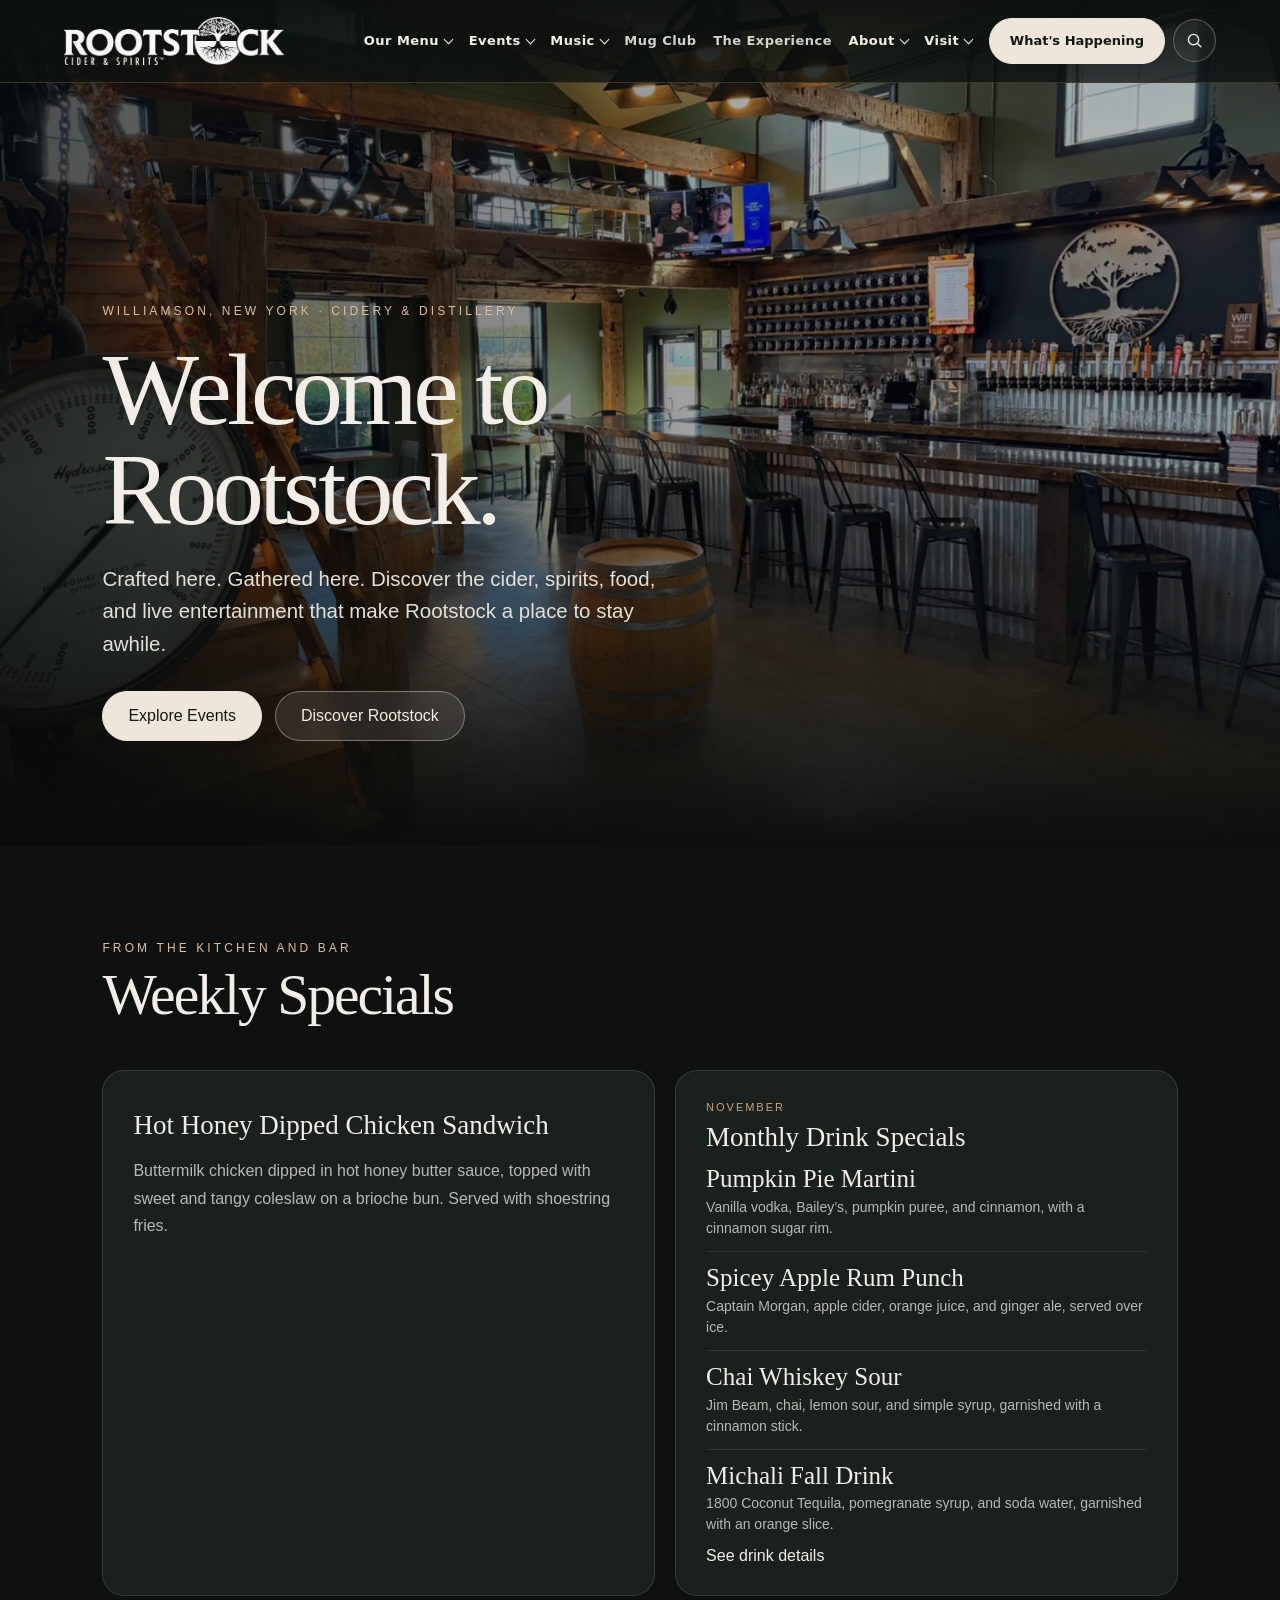
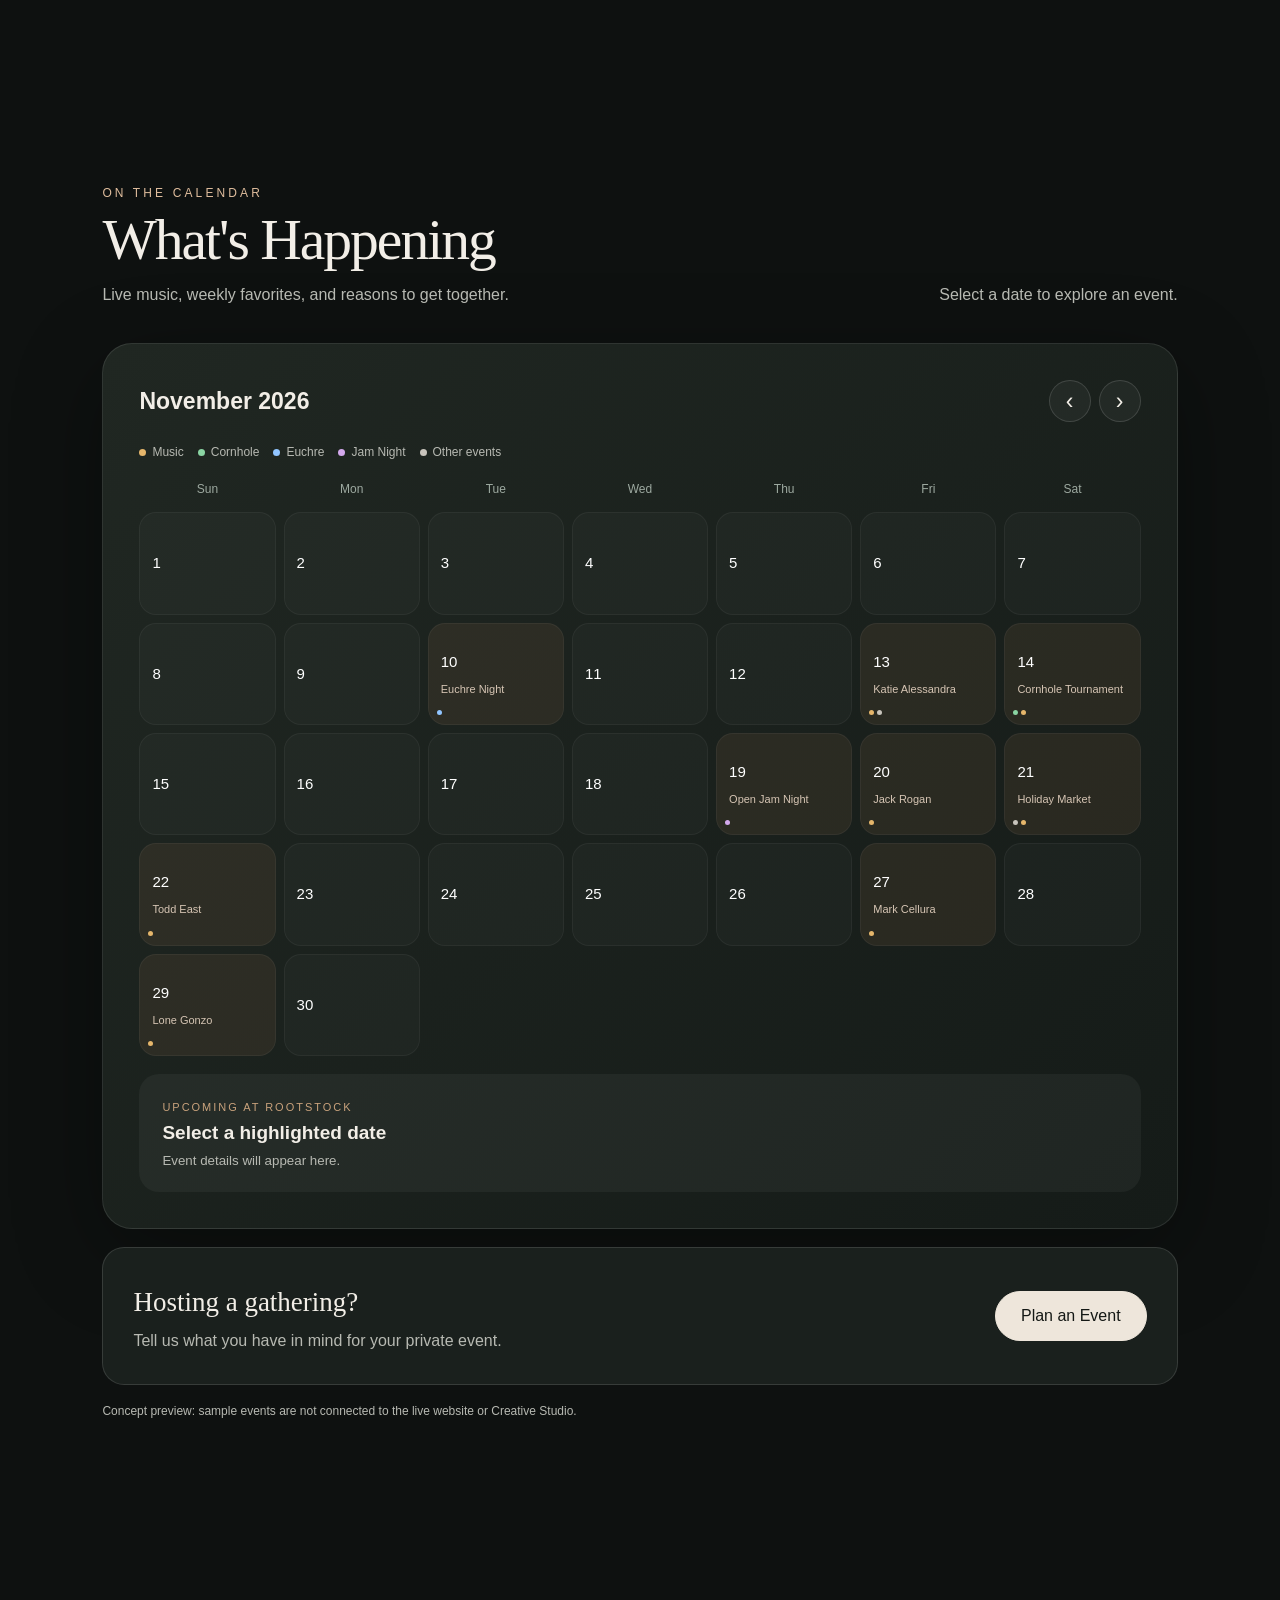
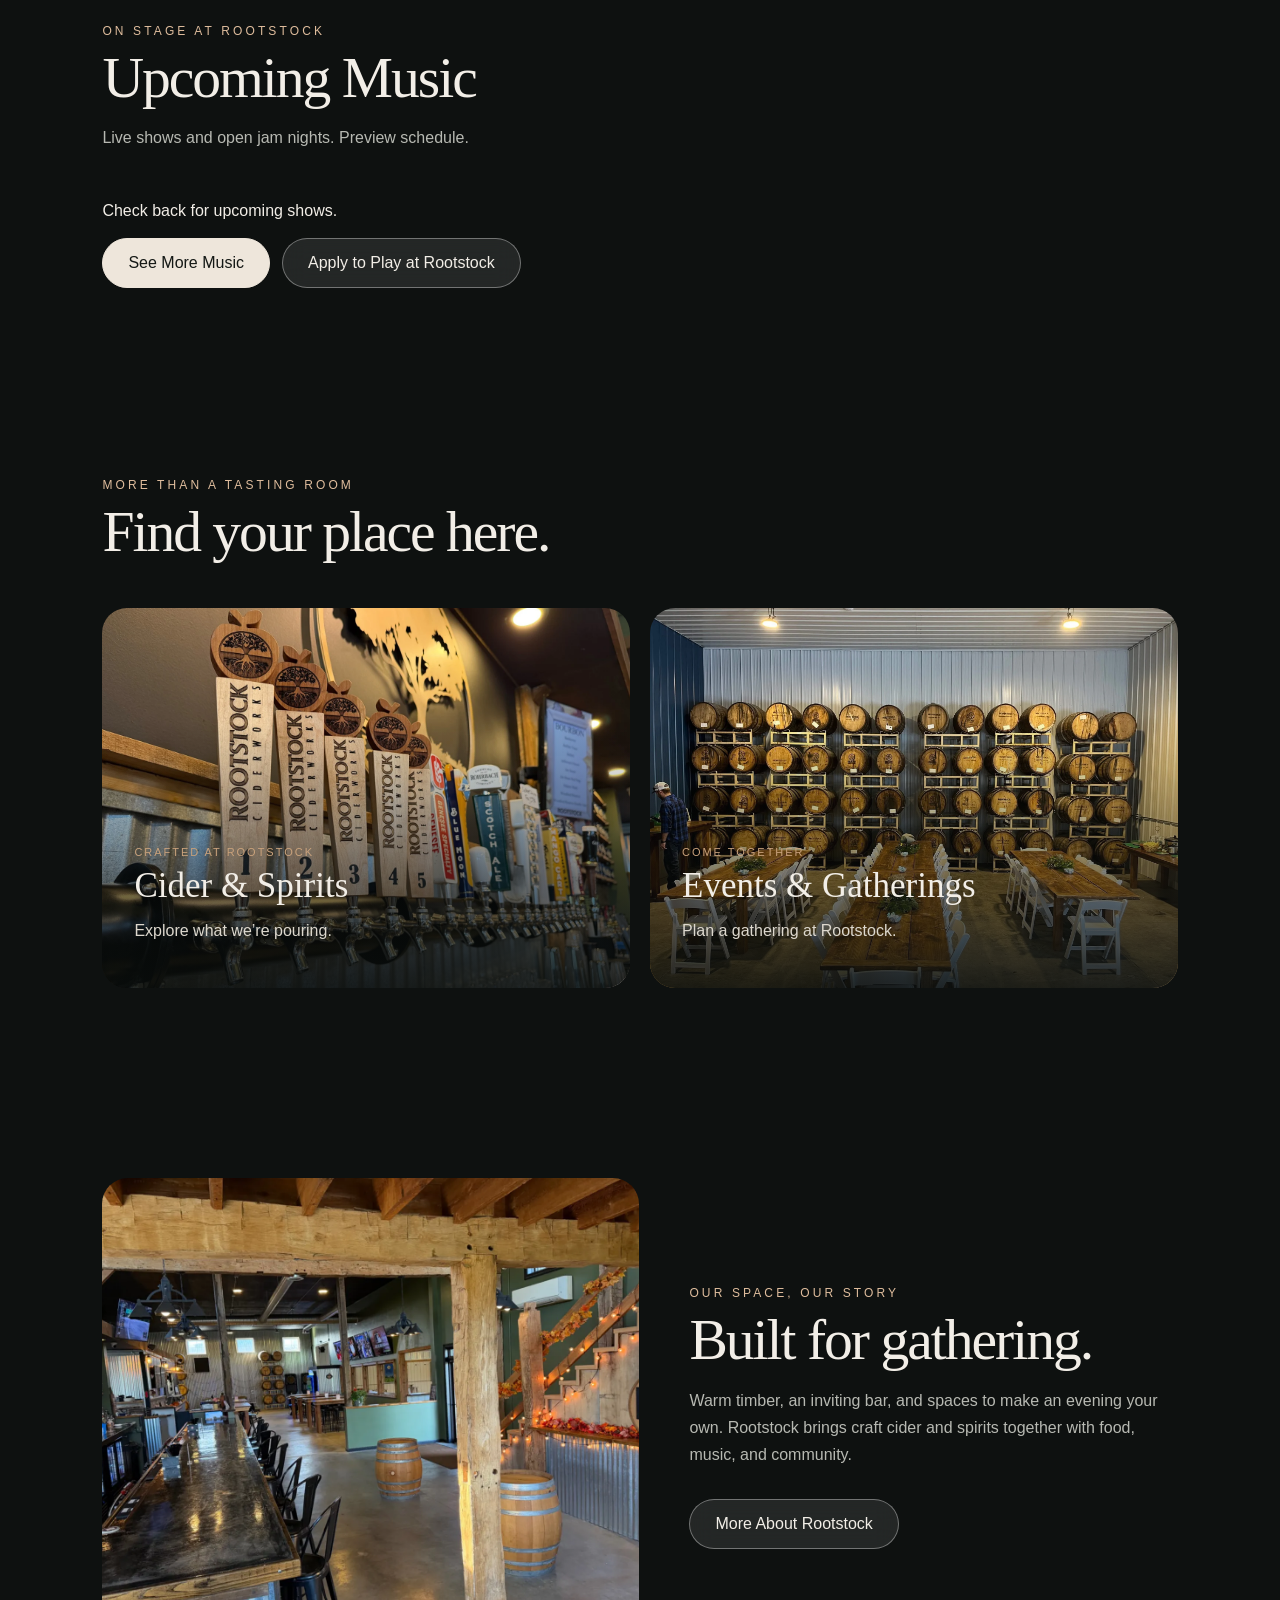
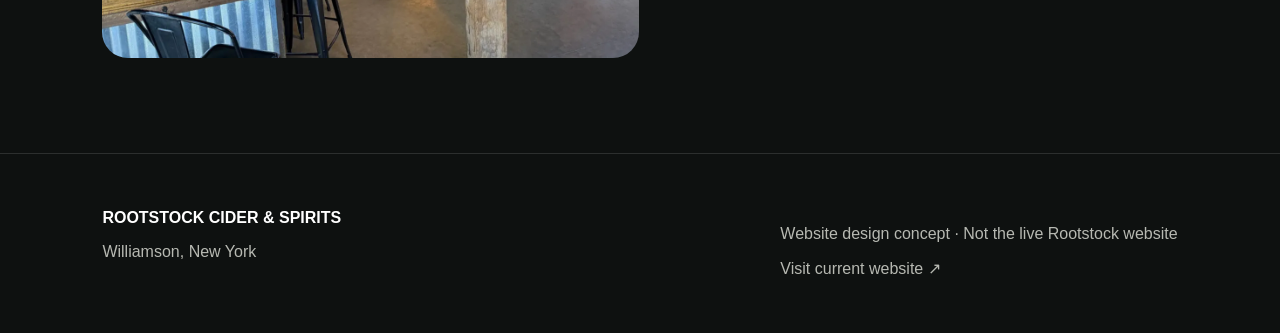
==== commit 7b9168a9: "Use consistent navigation, dropdowns, and search across all website pages" ====
--- a/index.html
+++ b/index.html
@@ -7,8 +7,9 @@
 .specials-list{list-style:none;margin:12px 0;padding:0;display:grid;gap:8px}.specials-list span{display:block;color:var(--muted);margin-top:3px}[data-weekly-special] .special-photo{object-position:center 55%}.mobile-links .menu-dropdown .about-options{position:static}
 .feature-card .specials-list{gap:12px}.feature-card .specials-list li+li{padding-top:12px;border-top:1px solid #ffffff18}.feature-card .specials-list strong{font:clamp(19px,2vw,25px)/1.15 Georgia,serif}.feature-card .specials-list span{font-size:14px;line-height:1.5}
 @media(min-width:961px) and (max-width:1200px){header .nav{display:none}header .mobile-links{display:flex;align-items:center;gap:8px}}
-</style></head><body>
-<header><a class="brand" href="#" aria-label="Rootstock Cider & Spirits"><img alt="Rootstock Cider & Spirits" src="assets/rootstock-logo-white.png" style="display:block;width:220px;max-width:38vw;height:auto"></a><nav class="nav" aria-label="Main navigation"><details class="about-dropdown menu-dropdown"><summary>Our Menu</summary><div class="about-options"><a href="menu.html">Food Menu</a><a href="bar-menu.html">Cider &amp; Spirits</a><a href="#specials">Weekly Specials</a></div></details><details class="about-dropdown"><summary>Events</summary><div class="about-options"><a href="#events">Events Calendar</a><a href="plan-an-event.html">Plan an Event</a></div></details><details class="about-dropdown"><summary>Music</summary><div class="about-options"><a href="music.html#music">See the Music Lineup</a><a href="music.html#apply">Apply to Play</a><a href="music.html#gallery">Photo Gallery</a></div></details><a href="mug-club.html">Mug Club</a><a href="#experience">The Experience</a><details class="about-dropdown"><summary>About</summary><div class="about-options"><a href="about.html">More About Rootstock</a><a href="about.html#history">Our History</a><a href="about.html#cider">Our Cider</a><a href="about.html#distillery">Our Distillery</a><a href="about.html#applejack">Applejack</a><a href="about.html#vodka">Vodka</a><a href="about.html#brandy">Brandy</a><a href="about.html#liqueur">Liqueur</a></div></details><details class="about-dropdown"><summary>Visit</summary><div class="about-options"><a href="#visit">Visit Rootstock</a><a href="https://www.facebook.com/RootstockCiderAndSpirits">Facebook</a><a href="https://www.instagram.com/rootstockciderandspirits/">Instagram</a></div></details><div class="header-tools"><a class="pill" href="#events">What's Happening</a><button class="search-toggle" type="button" aria-label="Search website" aria-haspopup="dialog"><svg aria-hidden="true" width="19" height="19" viewBox="0 0 24 24" fill="none" stroke="currentColor" stroke-width="1.8" stroke-linecap="round"><circle cx="10.8" cy="10.8" r="6.5"/><path d="m16 16 4 4"/></svg></button></div></nav><div class="mobile-links"><details><summary class="pill">Menu</summary><nav aria-label="Main navigation"><details class="about-dropdown menu-dropdown"><summary>Our Menu</summary><div class="about-options"><a href="menu.html">Food Menu</a><a href="bar-menu.html">Cider &amp; Spirits</a><a href="#specials">Weekly Specials</a></div></details><details class="about-dropdown"><summary>Events</summary><div class="about-options"><a href="#events">Events Calendar</a><a href="plan-an-event.html">Plan an Event</a></div></details><details class="about-dropdown"><summary>Music</summary><div class="about-options"><a href="music.html#music">See the Music Lineup</a><a href="music.html#apply">Apply to Play</a><a href="music.html#gallery">Photo Gallery</a></div></details><a href="mug-club.html">Mug Club</a><a href="#experience">The Experience</a><details class="about-dropdown"><summary>About</summary><div class="about-options"><a href="about.html">More About Rootstock</a><a href="about.html#history">Our History</a><a href="about.html#cider">Our Cider</a><a href="about.html#distillery">Our Distillery</a><a href="about.html#applejack">Applejack</a><a href="about.html#vodka">Vodka</a><a href="about.html#brandy">Brandy</a><a href="about.html#liqueur">Liqueur</a></div></details><details class="about-dropdown"><summary>Visit</summary><div class="about-options"><a href="#visit">Visit Rootstock</a><a href="https://www.facebook.com/RootstockCiderAndSpirits">Facebook</a><a href="https://www.instagram.com/rootstockciderandspirits/">Instagram</a></div></details></nav></details><button class="search-toggle" type="button" aria-label="Search website" aria-haspopup="dialog"><svg aria-hidden="true" width="19" height="19" viewBox="0 0 24 24" fill="none" stroke="currentColor" stroke-width="1.8" stroke-linecap="round"><circle cx="10.8" cy="10.8" r="6.5"/><path d="m16 16 4 4"/></svg></button></div></header>
+</style><link rel="stylesheet" href="site-navigation.css">
+</head><body>
+<header id="site-header"><a class="brand" href="./" aria-label="Rootstock Cider & Spirits"><img alt="Rootstock Cider & Spirits" src="assets/rootstock-logo-white.png" style="display:block;width:220px;max-width:38vw;height:auto"></a><nav class="nav" aria-label="Main navigation"><details class="about-dropdown menu-dropdown"><summary>Our Menu</summary><div class="about-options"><a href="menu.html">Food Menu</a><a href="bar-menu.html">Cider &amp; Spirits</a><a href="./#specials">Weekly Specials</a></div></details><details class="about-dropdown"><summary>Events</summary><div class="about-options"><a href="./#events">Events Calendar</a><a href="plan-an-event.html">Plan an Event</a></div></details><details class="about-dropdown"><summary>Music</summary><div class="about-options"><a href="music.html#music">See the Music Lineup</a><a href="music.html#apply">Apply to Play</a><a href="music.html#gallery">Photo Gallery</a></div></details><a href="mug-club.html">Mug Club</a><a href="./#experience">The Experience</a><details class="about-dropdown"><summary>About</summary><div class="about-options"><a href="about.html">More About Rootstock</a><a href="about.html#history">Our History</a><a href="about.html#cider">Our Cider</a><a href="about.html#distillery">Our Distillery</a><a href="about.html#applejack">Applejack</a><a href="about.html#vodka">Vodka</a><a href="about.html#brandy">Brandy</a><a href="about.html#liqueur">Liqueur</a></div></details><details class="about-dropdown"><summary>Visit</summary><div class="about-options"><a href="./#visit">Visit Rootstock</a><a href="https://www.facebook.com/RootstockCiderAndSpirits">Facebook</a><a href="https://www.instagram.com/rootstockciderandspirits/">Instagram</a></div></details><div class="header-tools"><a class="pill" href="./#events">What's Happening</a><button class="search-toggle" type="button" aria-label="Search website" aria-haspopup="dialog"><svg aria-hidden="true" width="19" height="19" viewBox="0 0 24 24" fill="none" stroke="currentColor" stroke-width="1.8" stroke-linecap="round"><circle cx="10.8" cy="10.8" r="6.5"/><path d="m16 16 4 4"/></svg></button></div></nav><div class="mobile-links"><details><summary class="pill">Menu</summary><nav aria-label="Main navigation"><details class="about-dropdown menu-dropdown"><summary>Our Menu</summary><div class="about-options"><a href="menu.html">Food Menu</a><a href="bar-menu.html">Cider &amp; Spirits</a><a href="./#specials">Weekly Specials</a></div></details><details class="about-dropdown"><summary>Events</summary><div class="about-options"><a href="./#events">Events Calendar</a><a href="plan-an-event.html">Plan an Event</a></div></details><details class="about-dropdown"><summary>Music</summary><div class="about-options"><a href="music.html#music">See the Music Lineup</a><a href="music.html#apply">Apply to Play</a><a href="music.html#gallery">Photo Gallery</a></div></details><a href="mug-club.html">Mug Club</a><a href="./#experience">The Experience</a><details class="about-dropdown"><summary>About</summary><div class="about-options"><a href="about.html">More About Rootstock</a><a href="about.html#history">Our History</a><a href="about.html#cider">Our Cider</a><a href="about.html#distillery">Our Distillery</a><a href="about.html#applejack">Applejack</a><a href="about.html#vodka">Vodka</a><a href="about.html#brandy">Brandy</a><a href="about.html#liqueur">Liqueur</a></div></details><details class="about-dropdown"><summary>Visit</summary><div class="about-options"><a href="./#visit">Visit Rootstock</a><a href="https://www.facebook.com/RootstockCiderAndSpirits">Facebook</a><a href="https://www.instagram.com/rootstockciderandspirits/">Instagram</a></div></details></nav></details><button class="search-toggle" type="button" aria-label="Search website" aria-haspopup="dialog"><svg aria-hidden="true" width="19" height="19" viewBox="0 0 24 24" fill="none" stroke="currentColor" stroke-width="1.8" stroke-linecap="round"><circle cx="10.8" cy="10.8" r="6.5"/><path d="m16 16 4 4"/></svg></button></div></header>
 <dialog class="ticket-preview search-dialog" id="site-search" aria-labelledby="search-title">
 <div class="search-head"><h2 id="search-title">Search Rootstock</h2><form method="dialog"><button class="search-toggle" aria-label="Close search">×</button></form></div>
 <label for="site-search-query">What are you looking for?</label>
@@ -45,87 +46,5 @@
 <script src="event-calendar.js"></script>
 <script src="music-list.js"></script>
 
-<script>
-const siteSearch = document.querySelector('#site-search');
-const searchInput = document.querySelector('#site-search-query');
-const searchResults = document.querySelector('#site-search-results');
-const searchStatus = document.querySelector('#site-search-status');
-const searchPages = [
-  ['Mug Club', 'mug-club.html', 'Membership, mugs, join, renew, weekly free drink, growler, birthday, discounts'],
-  ['Our Menu', 'menu.html', 'Food menu, kitchen, dining, lunch, dinner'],
-  ['Weekly Specials', '#specials', 'Weekly food special, hot honey dipped chicken sandwich, fries, monthly drink specials, cocktails'],
-  ['Events Calendar', '#events', 'What’s happening, calendar, line dancing, euchre, cornhole'],
-  ['Upcoming Music', '#music', 'Live bands, shows, tickets, concerts, open jam night'],
-  ['Music Photo Gallery', 'music.html#gallery', 'Photos, music venue, bar, Barrel Room'],
-  ['Apply to Play at Rootstock', 'music.html#apply', 'Musician application, band booking, perform, artist, gig'],
-  ['Cider & Spirits', 'bar-menu.html', 'Cider, spirits, taps, drinks, tasting room'],
-  ['Our Roots', 'about.html', 'About Rootstock, history, cider, distillery, applejack, vodka, brandy, liqueur, our people'],
-  ['Plan an Event', 'plan-an-event.html', 'Private events, wedding, birthday, party, booking, Barrel Room, inquiry'],
-  ['Visit Rootstock', '#visit', 'Williamson New York, address, location, directions']
-];
-for (const [date, listings] of Object.entries(events)) {
-  for (const [name, time] of listings) {
-    const formattedDate = new Intl.DateTimeFormat('en-US', {month:'long', day:'numeric', timeZone:'UTC'}).format(new Date(date));
-    searchPages.push([name, '#events', formattedDate + ' · ' + time, date]);
-  }
-}
-function showSearchResults() {
-  const words = searchInput.value.toLowerCase().match(/[a-z0-9]+/g) || [];
-  searchResults.replaceChildren();
-  const matches = words.length ? searchPages.filter(([title, , summary]) => {
-    const searchable = (title + ' ' + summary).toLowerCase();
-    return words.every(word => searchable.includes(word));
-  }) : [];
-  searchStatus.textContent = words.length ? matches.length ? matches.length + ' results' : 'No matches. Try a different keyword.' : 'Enter a keyword to find a page section or event.';
-  for (const [title, target, summary, date] of matches) {
-    const item = document.createElement('li');
-    const link = document.createElement('a');
-    link.href = target;
-    link.textContent = title;
-    const description = document.createElement('small');
-    description.textContent = summary;
-    link.append(description);
-    link.addEventListener('click', () => {
-      siteSearch.close();
-      if (date) {
-        const [eventYear, eventMonth, eventDay] = date.split('-').map(Number);
-        year = eventYear;
-        month = eventMonth - 1;
-        show(eventDay);
-      }
-      if (!target.startsWith('#')) return;
-      const section = document.querySelector(target);
-      section.setAttribute('tabindex','-1');
-      section.focus({preventScroll:true});
-    });
-    item.append(link);
-    searchResults.append(item);
-  }
-}
-document.querySelectorAll('button.search-toggle[aria-haspopup]').forEach(button => {
-  button.addEventListener('click', () => {
-    showSearchResults();
-    siteSearch.showModal();
-    searchInput.focus();
-  });
-});
-searchInput.addEventListener('input', showSearchResults);
-const desktopDropdowns = [...document.querySelectorAll('.nav > details')];
-document.addEventListener('click', event => {
-  for (const dropdown of desktopDropdowns) {
-    if (!dropdown.contains(event.target) || event.target.closest('a')) dropdown.open = false;
-  }
-});
-for (const dropdown of desktopDropdowns) {
-  dropdown.addEventListener('keydown', event => {
-    if (event.key === 'Escape' && dropdown.open) {
-      dropdown.open = false;
-      dropdown.querySelector('summary').focus();
-    }
-  });
-}
-const mobileNavigation = document.querySelector('.mobile-links details');
-mobileNavigation.querySelectorAll('a').forEach(link => {
-  link.addEventListener('click', () => { mobileNavigation.open = false; });
-});
-</script></body></html>+<script src="site-navigation.js"></script>
+</body></html>
--- a/site-navigation.css
+++ b/site-navigation.css
@@ -0,0 +1,47 @@
+
+#site-header{position:relative;z-index:10;display:flex;align-items:center;justify-content:space-between;flex-wrap:nowrap;gap:14px;margin:0;padding:17px clamp(20px,5vw,90px);background:linear-gradient(#0b100ff5,#0b100fc2);border-bottom:1px solid #c9a27c40;color:#f2eee7;font:600 13px/1.5 system-ui,sans-serif;letter-spacing:.035em}
+body:not(.interior-page) #site-header{position:absolute;inset:0 0 auto}
+#site-header *{box-sizing:border-box}
+#site-header a{color:inherit;text-decoration:none}
+#site-header .brand{flex-shrink:0;padding:0;margin:0;letter-spacing:normal}
+#site-header .brand img{display:block;width:220px;max-width:38vw;height:auto}
+#site-header .nav{display:flex;align-items:center;flex-wrap:nowrap;gap:clamp(10px,1.3vw,22px);font:inherit;letter-spacing:inherit;white-space:nowrap}
+#site-header .nav>a{opacity:.87;padding:9px 0;border-bottom:1px solid transparent}
+#site-header .nav>a:hover,#site-header .nav>a:focus-visible{opacity:1;border-bottom-color:#c9a27c}
+#site-header .about-dropdown{position:relative}
+#site-header summary{cursor:pointer;list-style:none}
+#site-header summary::-webkit-details-marker{display:none}
+#site-header .about-dropdown>summary{display:flex;align-items:center;gap:6px;padding:9px 0}
+#site-header .about-dropdown>summary:after{content:"";width:6px;height:6px;border-right:1px solid currentColor;border-bottom:1px solid currentColor;transform:rotate(45deg);margin-top:-3px}
+#site-header .about-options{position:absolute;top:calc(100% + 6px);left:0;min-width:195px;padding:6px;border:1px solid #ffffff30;border-radius:14px;background:#1a201d;box-shadow:0 12px 35px #0007}
+#site-header .about-options a{display:block;padding:9px 11px;border-radius:8px}
+#site-header .about-options a:hover,#site-header .about-options a:focus-visible{background:#ffffff15}
+#site-header .header-tools{display:flex;align-items:center;gap:8px}
+#site-header .pill{display:inline-block;border:1px solid #eee6db;border-radius:100px;padding:12px 20px;background:#eee6db;color:#141815;font:inherit;letter-spacing:normal}
+#site-header .pill:hover{background:#fff5e7}
+#site-header .mobile-links{display:none}
+#site-header .search-toggle,#site-search .search-toggle{display:grid;place-items:center;min-width:43px;min-height:43px;padding:0;border:1px solid #c9a27c70;border-radius:50%;color:#f2eee7;background:#ffffff0b;cursor:pointer;font:20px system-ui,sans-serif}
+#site-header .search-toggle:hover,#site-search .search-toggle:hover{background:#ffffff20}
+#site-header :is(a,button,summary):focus-visible,#site-search :is(a,button,input):focus-visible{outline:2px solid #dfbd9d;outline-offset:4px}
+#site-search{box-sizing:border-box;width:min(560px,calc(100% - 32px));max-width:560px;max-height:75vh;padding:28px;border:1px solid #ffffff40;border-radius:22px;background:#1a201d;color:#f2eee7;font:16px/1.55 system-ui,sans-serif}
+#site-search::backdrop{background:#000a}
+#site-search .search-head{display:flex;justify-content:space-between;align-items:center;gap:12px}
+#site-search h2{font:30px/1.1 Georgia,serif;letter-spacing:normal;margin:0}
+#site-search label{display:block;margin-top:16px}
+#site-search input{box-sizing:border-box;width:100%;padding:12px;margin:12px 0;background:#0e1110;color:#f2eee7;border:1px solid #ffffff55;border-radius:8px;font:inherit}
+#site-search .sub{color:#b7b9b2}
+#site-search .search-results{list-style:none;padding:0;margin:0}
+#site-search .search-results a{display:block;padding:10px;border-bottom:1px solid #ffffff22;color:inherit;text-decoration:none}
+#site-search .search-results a:hover{background:#ffffff15}
+#site-search .search-results small{display:block;color:#b7b9b2;margin-top:3px}
+@media(max-width:1200px){
+ #site-header .nav{display:none}
+ #site-header .mobile-links{display:flex;align-items:center;gap:8px}
+ #site-header .mobile-links>details{position:relative}
+ #site-header .mobile-links nav{display:block;position:absolute;right:0;top:calc(100% + 12px);width:min(300px,calc(100vw - 40px));max-height:75vh;overflow:auto;padding:7px;background:#1a201d;border:1px solid #ffffff30;border-radius:14px;box-shadow:0 12px 35px #0007;font:inherit}
+ #site-header .mobile-links nav>a{display:block;padding:11px;border-radius:8px}
+ #site-header .mobile-links nav>a:hover{background:#ffffff15}
+ #site-header .mobile-links .about-dropdown>summary{padding:11px}
+ #site-header .mobile-links .about-options{position:static;min-width:0;box-shadow:none;border:0;border-left:1px solid #c9a27c60;border-radius:0;margin-left:11px;background:transparent}
+}
+@media(max-width:760px){#site-header{padding:14px 20px}}
